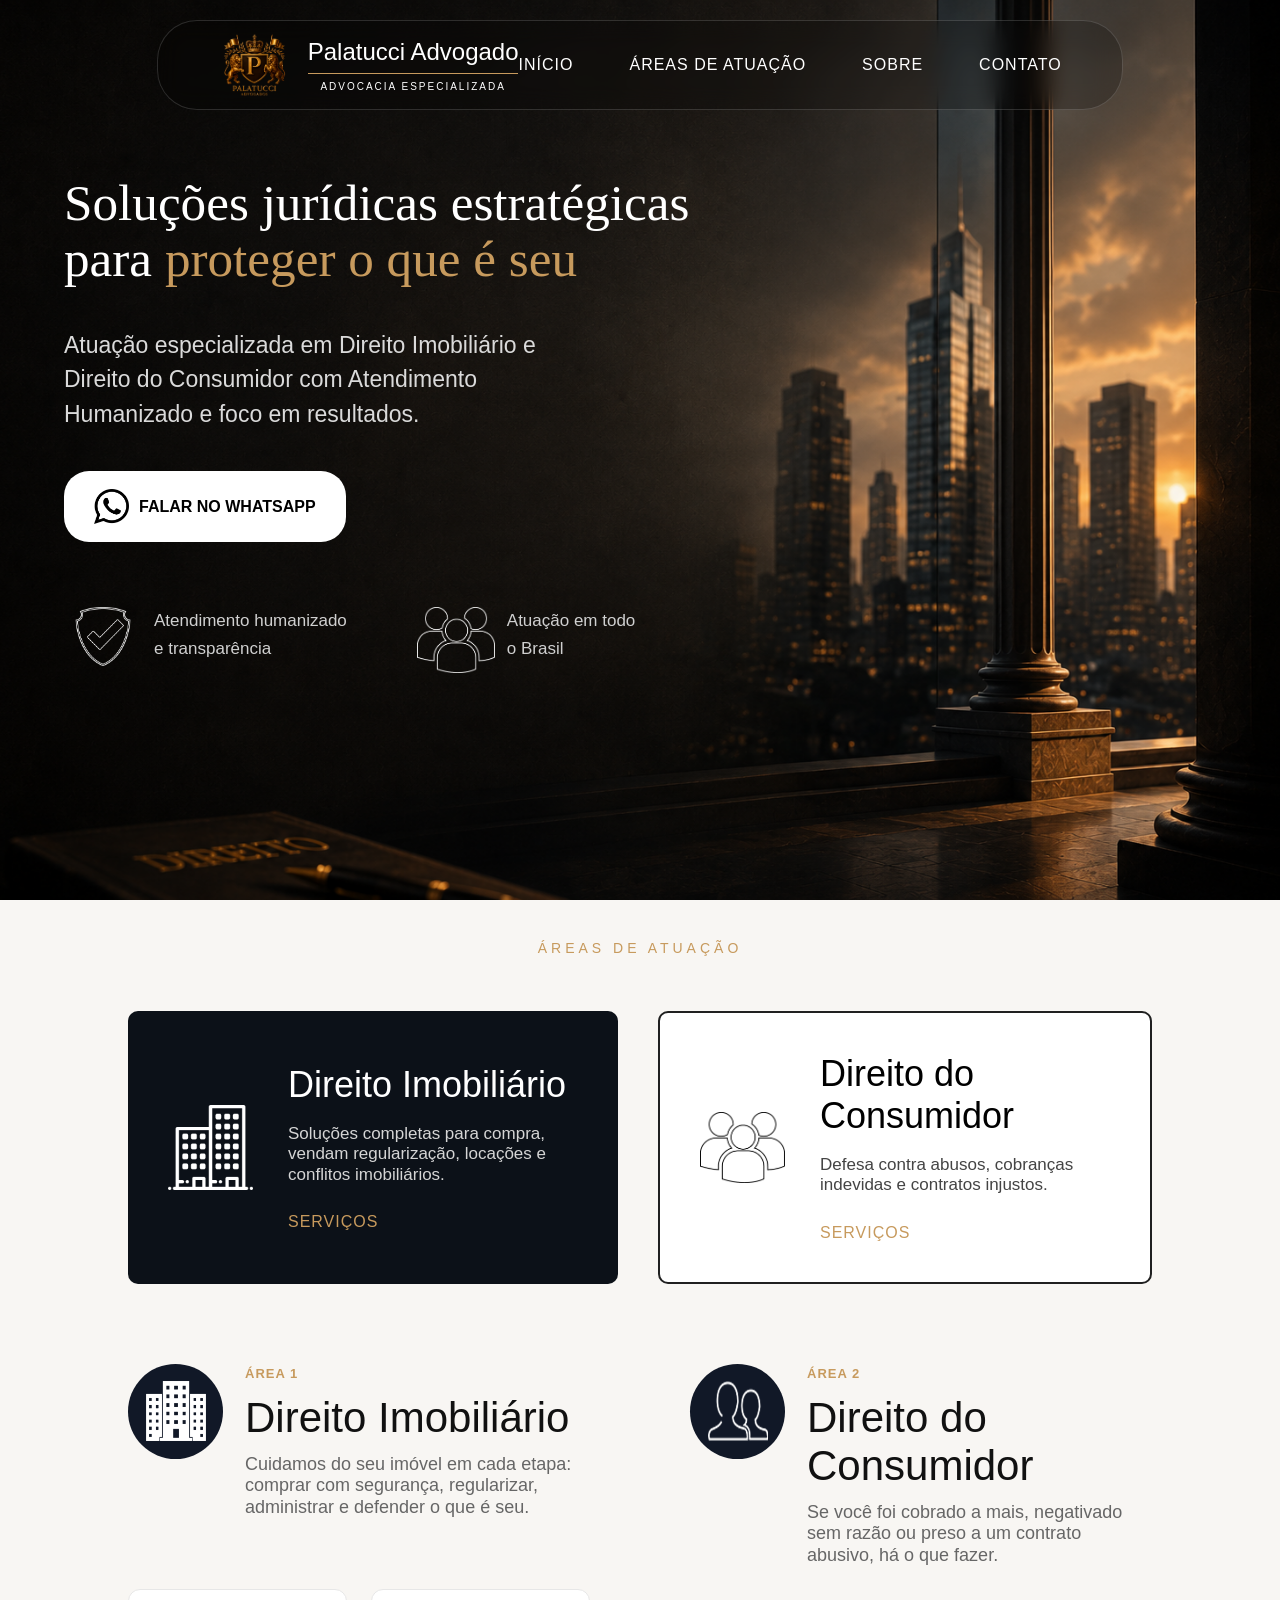
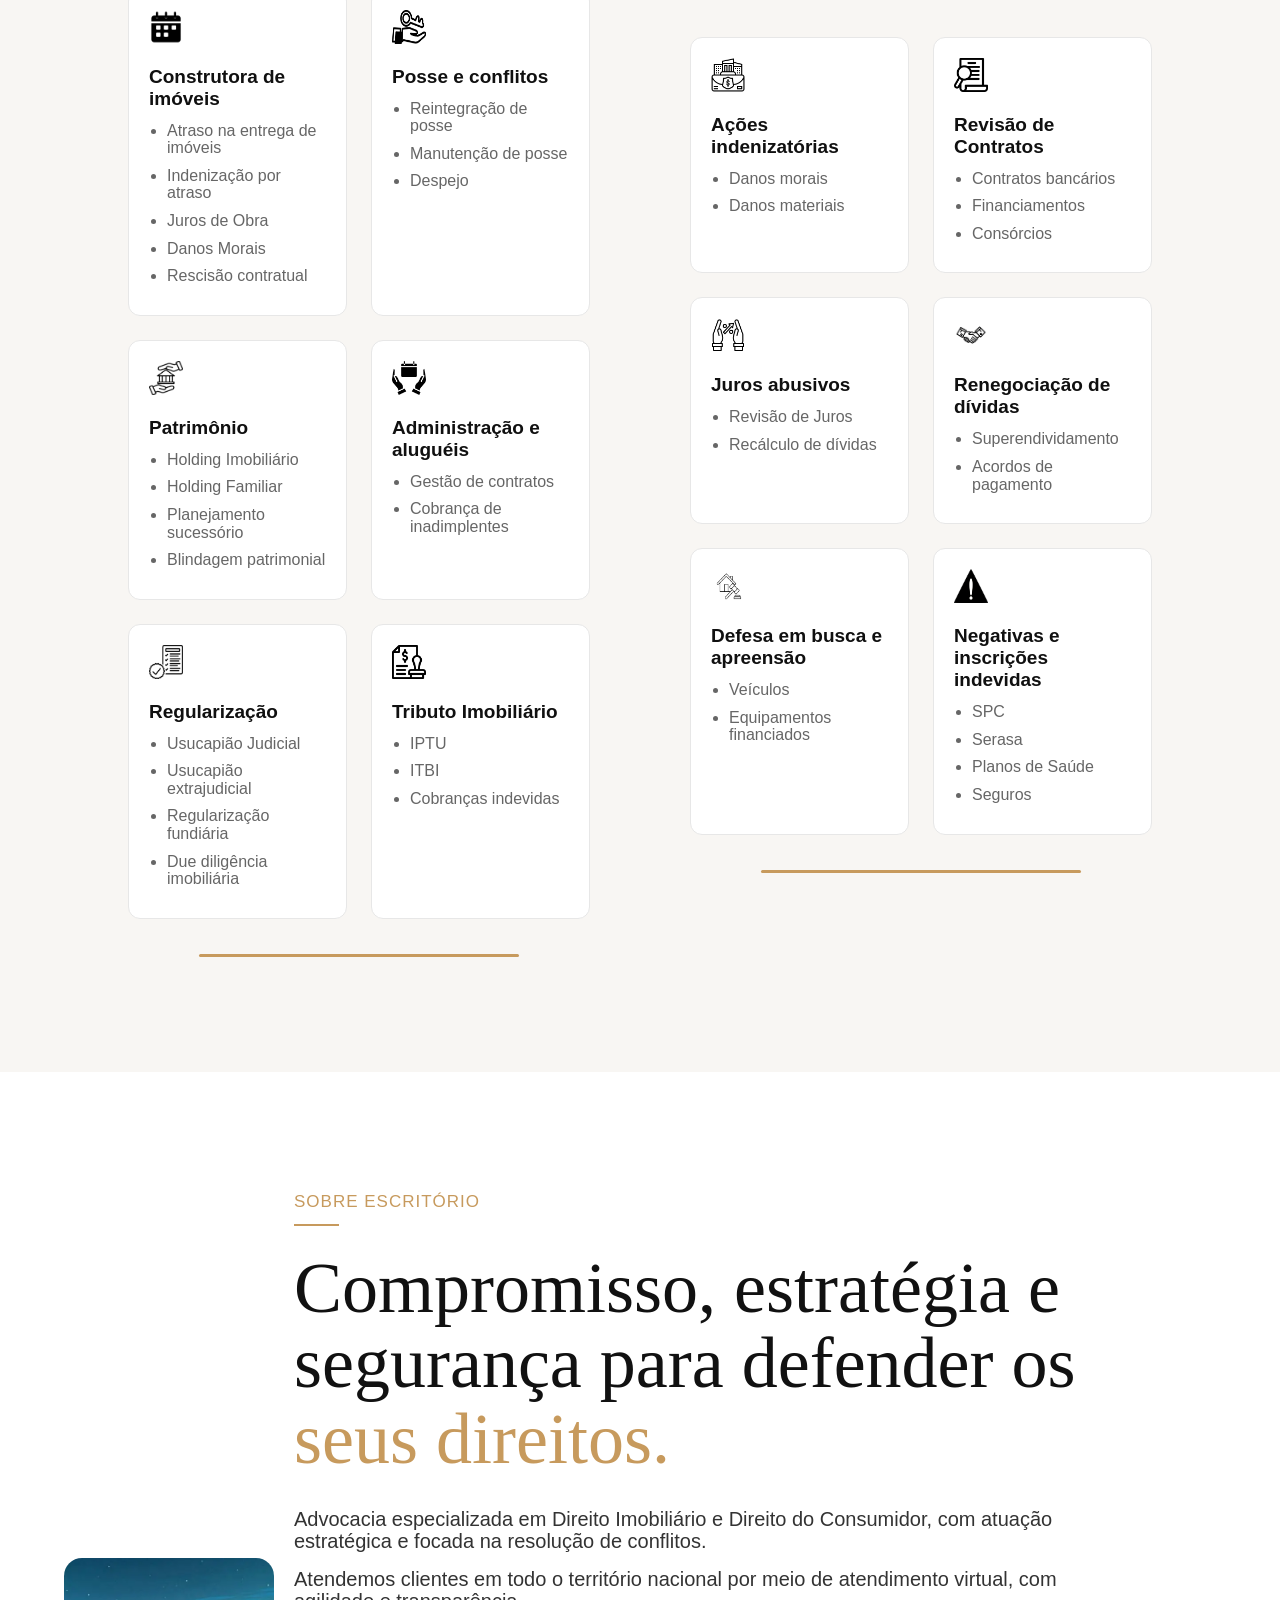
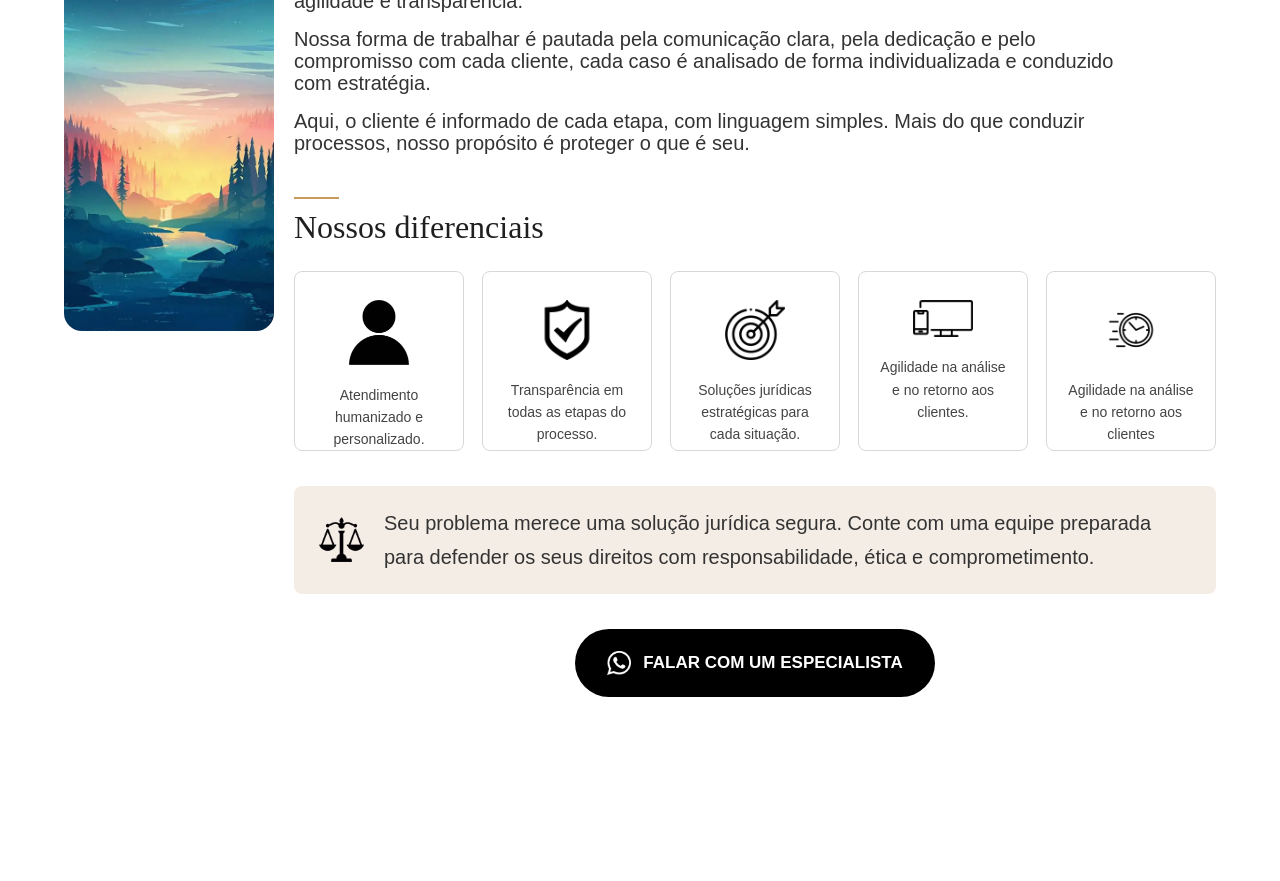
==== paginaInicial/main.html @ 46ef79ff "Iniciado a ultima parte contato" ====
<!DOCTYPE html>
<html lang="pt-br">
<head>
    <meta charset="UTF-8">
    <meta name="viewport" content="width=device-width, initial-scale=1.0">
    <title>Douglas Palatucci Advogado</title>
    <link rel="stylesheet" href="/css/cssmain/menu.css">
    <link rel="stylesheet" href="/css/cssmain/areasAtuacao.css">
    <link rel="stylesheet" href="/css/cssmain/sobre.css">
</head>
<body>
    <!--Aqui é o começo do site-->
    <div class="inicio">
        <header class="header">
            <div class="logoEscritorio">
                <img src="/imagens/palatucci.png" alt="Logo Palatucci Advocacia" class="logo">
                <div class="logo-texto">
                    <h2>Palatucci Advogado</h2>
                    <div class="linha"></div>
                    <p>Advocacia Especializada</p>
                </div>
            </div>
            
            <nav class="menu"> 
                <a href="#inicio" class="ativo">Início</a> 
                <a href="#areas">Áreas de Atuação</a>
                <a href="#sobre">Sobre</a>
                <a href="#contato">Contato</a>
            </nav>
        </header>
        
        <div class="conteudo">
            <div class="principal">
                <h1>
                    Soluções jurídicas estratégicas para
                    <span>proteger o que é seu</span>
                </h1>
                <p>
                    Atuação especializada em Direito Imobiliário
                    e Direito do Consumidor com Atendimento
                    Humanizado e foco em resultados.
                </p>
                
                <a href="https://web.whatsapp.com/send?phone=5561992259321" class="botao"> 
                    <img src="/imagens/wpp1.png" alt="whatsapp">
                    FALAR NO WHATSAPP 
                </a>
            </div>
    
            <div class="beneficios">
                <div class="item">
                    <img src="/imagens/brasao.png" alt="confirmacao">
                    <span>
                        Atendimento humanizado <br> 
                        e transparência
                    </span>
                </div>
    
                <div class="item">
                    <img src="/imagens/bonecos.png" alt="bonecos">
                    <span>Atuação em todo <br>
                        o Brasil</span>
                </div>
            </div>
        </div>
    </div>

    <main class="hero">
        <!--Áreas de Atuaçãos-->
        <section class="area" id="areas">
            <span class="subtitulo">ÁREAS DE ATUAÇÃO</span>
            <div class="cards">
                <div class="card-dark">
                    <img src="/imagens/predio1.png" alt="predio1">
                    <div>
                        <h2>Direito Imobiliário</h2>
                        <p>
                            Soluções completas para compra,
                            vendam regularização, locações
                            e conflitos imobiliários.
                        </p>
                        <span class="serv">SERVIÇOS</span>
                    </div>
                </div>

                <div class="card">
                    <img src="/imagens/bonecos preto.png" alt="">
                    <div>
                        <h2>Direito do Consumidor</h2>
                        <p>Defesa contra abusos, cobranças indevidas e contratos injustos.</p>
                        <span class="serv">SERVIÇOS</span>
                    </div>
                </div>
            </div>

            <div class="conteudoCards">
                <div class="coluna">
                    <div class="cabecalho">
                        <div class="circulo">
                            <img src="/imagens/predios.png" alt="predio">
                        </div>

                        <div>
                            <span>ÁREA 1</span>
                            <h2>Direito Imobiliário</h2>
                            <p>Cuidamos do seu imóvel em cada etapa: comprar com segurança, regularizar, administrar e defender o que é seu.</p>
                        </div>
                    </div>

                    <div class="servicos">
                        <div class="servico">
                            <img src="/imagens/an-iconic-calendar-icon-png.webp" alt="calendario">
                            <h3>Construtora de imóveis</h3>
                            <ul>
                                <li>Atraso na entrega de imóveis</li>
                                <li>Indenização por atraso</li>
                                <li>Juros de Obra</li>
                                <li>Danos Morais</li>
                                <li>Rescisão contratual</li>
                            </ul>
                        </div>
        
                        <div class="servico">
                            <img src="/imagens/0587-k1go.png" alt="posse">
                            <h3>Posse e conflitos</h3>
                            <ul>
                                <li>Reintegração de posse</li>
                                <li>Manutenção de posse</li>
                                <li>Despejo</li>
                            </ul>
                        </div>
        
                        <div class="servico">
                            <img src="/imagens/18591615.png" alt="banco ">
                            <h3>Patrimônio</h3>
                            <ul>
                                <li>Holding Imobiliário</li>
                                <li>Holding Familiar</li>
                                <li>Planejamento sucessório</li>
                                <li>Blindagem patrimonial</li>
                            </ul>
                        </div>
        
                        <div class="servico">
                            <img src="/imagens/1451969.png" alt="adm">
                            <h3>Administração e aluguéis</h3>
                            <ul>
                                <li>Gestão de contratos</li>
                                <li>Cobrança de inadimplentes</li>
                            </ul>
                        </div>
        
                        <div class="servico">
                            <img src="/imagens/15386154-icone-de-linha-para-regulamentacao-vetor.png" alt="regular">
                            <h3>Regularização</h3>
                            <ul>
                                <li>Usucapião Judicial</li>
                                <li>Usucapião extrajudicial</li>
                                <li>Regularização fundiária</li>
                                <li>Due diligência imobiliária</li>
                            </ul>
                        </div>
        
                        <div class="servico">
                            <img src="/imagens/1333283.png" alt="carimbo">
                            <h3>Tributo Imobiliário</h3>
                            <ul>
                                <li>IPTU</li>
                                <li>ITBI</li>
                                <li>Cobranças indevidas</li>
                            </ul>
                        </div>
                    </div>
                </div>



                
                <!--Coluna do Direito Consumidor-->
                <div class="coluna">
                    <div class="cabecalho">
                        <div class="circulo">
                            <img src="/imagens/pessoas.png" alt="pessoa">
                        </div>
                         
                        <div>
                            <span>ÁREA 2</span>
                            <h2>Direito do Consumidor</h2>
                            <p>Se você foi cobrado a mais, negativado sem razão ou preso a um contrato abusivo, há o que fazer.</p>
                        </div>
                    </div>
                    <div class="servicos">
                        <div class="servico">
                            <img src="/imagens/2758446.png" alt="carta">
                            <h3>Ações indenizatórias</h3>
                            <ul>
                                <li>Danos morais</li>
                                <li>Danos materiais</li>
                            </ul>
                        </div>
    
                        <div class="servico">
                            <img src="/imagens/4552675.png" alt="lupa">
                            <h3>Revisão de Contratos</h3>
                            <ul>
                                <li>Contratos bancários</li>
                                <li>Financiamentos</li>
                                <li>Consórcios</li>
                            </ul>
                        </div>
    
                        <div class="servico">
                            <img src="/imagens/2091848.png" alt="juro">
                            <h3>Juros abusivos</h3>
                            <ul>
                                <li>Revisão de Juros</li>
                                <li>Recálculo de dívidas</li>
                            </ul>
                        </div>
    
                        <div class="servico">
                            <img src="/imagens/pngtree-deal-line-icon-png-image_9137826.png" alt="apertomao">
                            <h3>Renegociação de dívidas</h3>
                            <ul>
                                <li>Superendividamento</li>
                                <li>Acordos de pagamento</li>
                            </ul>
                        </div>
    
                        <div class="servico">
                            <img src="/imagens/icon-imobiliario-1-2-29-original.png" alt="casa">
                            <h3>Defesa em busca e apreensão</h3>
                            <ul>
                                <li>Veículos</li>
                                <li>Equipamentos financiados</li>
                            </ul>
                        </div>
    
                        <div class="servico">
                            <img src="/imagens/exclamation-mark-icon-free-png.png" alt="exclamacao">
                            <h3>Negativas e inscrições indevidas</h3>
                            <ul>
                                <li>SPC</li>
                                <li>Serasa</li>
                                <li>Planos de Saúde</li>
                                <li>Seguros</li>
                            </ul>
                        </div>
                    </div>
    
                </div>
            </div>





            
        </section>

        <section class="sobre" id="sobre">
            <div class="sobre-imagem">
                <img src="/imagens/OIP.webp" alt="">
            </div>

            <div class="sobre-conteudo">
                <span class="subtitulo-sobre">
                    SOBRE ESCRITÓRIO
                </span>

                <div class="linha-sobre"></div>

                <h2>Compromisso, estratégia e segurança para defender os <span>seus direitos.</span></h2>
                
                <p> Advocacia especializada em Direito Imobiliário e Direito do Consumidor, com atuação estratégica e focada na resolução de conflitos.</p>
                
                <p>Atendemos clientes em todo o território nacional por meio de atendimento virtual, com agilidade e transparência.</p>

                <p>Nossa forma de trabalhar é pautada pela comunicação clara, pela dedicação e pelo compromisso com cada cliente, cada caso é analisado de forma individualizada e conduzido com estratégia.</p>

                <p>Aqui, o cliente é informado de cada etapa, com linguagem simples. Mais do que conduzir processos, nosso propósito é proteger o que é seu.</p>
                
                <h3 class="titulos-diferenciais">Nossos diferenciais</h3>
                <div class="diferenciais">
                    <div class="diferencial">
                        <img src="/imagens/pngtree-vector-business-men-icon-png-image_925963.png" alt="">
                        <p>Atendimento humanizado e personalizado.</p>
                    </div>
                    
                    <div class="diferencial">
                        <img src="/imagens/315.png" alt="">
                        <p>Transparência em todas as etapas do processo.</p>
                    </div>
                    
                    <div class="diferencial">
                        <img src="/imagens/1850962.png" alt="">
                        <p>Soluções jurídicas estratégicas para cada situação.</p>
                    </div>
                    
                    <div class="diferencial">
                        <img src="/imagens/communication-tv-and-phone-icon-outline-illustration-vector.png" alt="">
                        <p>Agilidade na análise e no retorno aos clientes.</p>
                    </div>

                    <div class="diferencial">
                        <img src="/imagens/5087296.png" alt="">
                        <p>Agilidade na análise e no retorno aos clientes</p>
                    </div>
                </div>
                
                <div class="caixa-final">
                    <img src="/imagens/1430.png" alt="">
                    <p>Seu problema merece uma solução jurídica segura. Conte com uma equipe preparada para defender os seus direitos com responsabilidade, ética e comprometimento.</p>
                </div>
                
                <a href="https://web.whatsapp.com/send?phone=5561992259321" class="botao-sobre"> 
                    <img src="/imagens/whatsapp-logo-png_seeklogo-168310.png" alt="whatsapp">
                    FALAR COM UM ESPECIALISTA 
                </a>
            </div>
        </section>




        <section id="contato" class="contato">
            <span class="subtitulo-contato">
                FORMULÁRIO INTELIGENTE
            </span>

            <h2>Fale com um especialista</h2>
            <p class="texto-contato">
                Receba atendimento jurídico personalizado em poucos minutos
            </p>
        </section>
    </main>

    <footer></footer> <!--Aqui vai ser o final da pagina-->
</html>
---- css/cssmain/menu.css ----
*{
    margin: 0;
    padding: 0;
    box-sizing: border-box;
    /* height: 100%; */
}

html{
    scroll-behavior: smooth;
}

body{
    font-family: Arial, Helvetica, sans-serif;
    color: white;
    background-position: center;
    background-repeat: no-repeat;
    overflow-x: hidden;
    
}

/*Header da Pagina*/

.inicio{
    min-height: 100vh;
    display: flex;
    flex-direction: column;
    background-image: url("../../imagens/lab.png");
    background-size: cover;
    background-position: center;
    background-repeat: no-repeat;
}

.header{
    max-width: 1150px;
    width: 10 0%;
    height: 90px;
    margin: 0 auto;
    display: flex;
    justify-content: space-between;
    align-items: center;
    padding: 0 60px;
    border: 1px solid rgba(255, 255, 255, .15);
    border-radius: 40px;
    backdrop-filter: blur(12px);
    background: rgba(0, 0, 0, .20);
    margin-top: 20px;
}

.logoEscritorio{
    display: flex;
    align-items: center;
    gap: 18px;
}

.logo{
    height: 65px;
}

.logo-texto{
    display: flex;
    flex-direction: column;
    align-items: center;
}

.linha{
    width: 210px;
    height: 1px;
    background-color: #C79A5D;
    margin: 7px 0;
}

.menu a{
    color: #FFFFFF;
    text-decoration: none;
    color: white;
    font-size: 16px;
    font-weight: 500;
    letter-spacing: 1px;
    text-transform: uppercase;
    transition: .3s;
}

.ativo{
    color: #C79A5D;
}

.logo-texto h2{
    font-size: 24px;
    font-weight: 500;
}

.logo-texto p{
    font-size: 10px;
    color: #ffffff;
    text-transform: uppercase;
    letter-spacing: 2px;
}

.menu a:hover{
    color: #C79A5D;
}




/*Main da Pagina*/
.hero{
    min-height: 100%;
    flex: 1;
    /* display: flex; */
    align-items: center;
    width: 100%;
    max-width: 100%;
}


.conteudo{
    max-width: 820px;
    padding:65px 5%;
    
}

.principal h1{
    font-family: Georgia, serif;
    font-size: clamp(42px, 4vw, 64px);
    font-weight: 400;
    line-height: 1.10;
}

.principal span{
    color: #C79A5D;
}

.principal p{
    margin-top: 40px;
    line-height: 1.5;
    color: #DADADA;
    max-width: 480px;
    font-size: clamp(18px, 2vw, 23px);
}

.botao{
    display: inline-flex;
    align-items: center;
    gap: 10px;
    margin-top: 40px;
    background: white;
    color: black;
    text-decoration: none;
    padding:18px 30px;
    border-radius: 25px;
    font-weight: bold;
    transition: .3s;
}

.botao:hover{
    transform: translateY(-2px);
}

.botao img{
    width: 35px;
}

.beneficios{
    display: flex;
    gap: 70px;
    margin-top: 65px;
}

.item{
    display: flex;
    align-items: flex-start;
    gap: 12px;
}

.item img{
    width: 78px;
}

.item span{
    font-size: 17px;
    line-height: 1.6;
    color: #D0D0D0;
}

.menu{
    display: flex;
    align-items: center;
    gap: 56px;
}

@media(max-width: 1000px){
    .menu{
        display: flex;
        align-items: center;
        gap: 55px;
    }

    .header{
        flex-direction: column;
        height: auto;
        padding: 20px;
        gap: 20px;
        border-radius: 20px;
    }

    .conteudo{
        font-size: 52px;
    }
    .beneficios{
        flex-direction: column;
        gap: 30px;
    }
}

@media(max-width:600px){
    .conteudo h1{
        font-size: 34px;
    }
    .botao{
        width: 100%;
        justify-content: center;
    }
}
---- css/cssmain/areasAtuacao.css ----
*{
    margin: 0;
    padding: 0;
    box-sizing: border-box;
    
}
.area{
    min-height: auto;
    padding: 40px 10%;
    background: #F8F6F3;
}

.subtitulo{
    display: block;
    text-align: center;
    color: #C79A5D;
    font-size: 14px;
    letter-spacing: 4px;
    margin-bottom: 55px;
    font-weight: 500;
}



.cards{
    display: flex;
    justify-content: center;
    gap: 40px;
    margin-bottom: 70px;
    max-width: 1300px;
    margin: 0 auto 70px;
}

.card-dark, .card{
    width: 620px;
    min-height: 200px;
    border-radius: 10px;
    padding: 40px;
    display: flex;
    align-items: center;
    gap: 35px;
    transition: .35s;
    flex: 1;
    
}

.card-dark{
    background-color: #0c1118;
    color: #FFF;
}

.card{
    background: #FFF;
    border: 2px solid #202020;
}
.card h2{
    color: black;
}

.card-dark:hover, .card:hover{
    transform: translateY(-6px);
    box-shadow: 0 20px 35px rgba(0, 0, 0, .12);
}

.card-dark img, .card img{
    width: 85px;
    height: 85px;
    object-fit: contain;
}

.card-dark h2, .card h2{
    font-size: 36px;
    font-weight: 500;
    margin-bottom: 18px;
}

.card-dark p, .card p{
    line-height: 1.2;
    font-size: 17px;
    max-width: 330px;
}

.card-dark p{
    color: #D5D5D5;
}
.card p{
    color: #444;
}

.serv{
    display: inline-block;
    margin-top: 28px;
    color: #C79A5D;
    letter-spacing: 1px;
    font-weight: 500;
    cursor: pointer;
    transition: .3s;
}

.serv:hover{
    color: #9F743E;
}

@media(max-width: 1100px){
    .cards{
        flex-direction: column;
        align-items: center;
    }
    .card-dark, .card{
        width: 100%;
        max-width: 650px;
    }
}

@media(max-width:650px){

    .card-dark,
    .card{

        flex-direction:column;

        text-align:center;

        padding:35px;

    }

    .card-dark h2,
    .card h2{

        font-size:30px;

    }

}







.conteudoCards{
    display: flex;
    justify-content: center;
    gap: 100px;
    margin-top: 20px;
    align-items: flex-start;
    max-width: 1400px;
    margin: 80px auto 0;
}

.coluna{
    flex: 1;
    width: 100%;
    position: relative;
    padding-bottom: 40px;
}

.cabecalho{
    display: flex;
    align-items: flex-start;
    gap: 22px;
    margin-bottom: 35px;
    min-height: 140px;
}

/* .cabecalho span{
    color: #C79A5D;
    font-size: 13px;
    letter-spacing: 2px;
    font-weight: 600;
} */

/* .cabecalho h2{
    margin-top: 8px;
    margin-bottom: 18px;
    font-size: 40px;
    font-weight: 500;
    color: #101010;
} */

.circulo{
    width: 95px;
    height: 95px;
    border-radius: 50%;
    background: #111827;
    display: flex;
    justify-content: center;
    align-items: center;
    flex-shrink: 0;
}

.circulo img{
    width: 60px;
    height: 60px;
}

.coluna span{
    color: #C79A5D;
    font-size: 13px;
    font-weight: 600;
    letter-spacing: 1px;
}

.coluna h2{
    margin: 12px 0;
    font-size: 42px;
    font-weight: 500;
    color: #111;
}

.coluna p{
    color: #666;
    line-height: 1.2;
    font-size: 18px;
    margin-bottom: 35px;
    max-width: 390px;
}

.coluna::after{
    content: "";
    display: block;
    width: 320px;
    height: 3px;
    background: #C79A5D;
    margin: 35px 0;
    position: relative;
    left: 50%;
    transform: translateX(-50%);
    bottom: 0;
    border-radius: 20px;

}

.servicos{
    display: grid;
    grid-template-columns: repeat(2, 1fr);
    gap: 24px;
    margin-top: 35px;
}

.servico{
    background: #FFF; 
    border: 1px solid #E7E7E7;
    border-radius: 12px;
    padding: 20px;
    transition: .35s;
    min-height: 185px;
}

.servico:hover{
    transform: translateY(-6px);
    box-shadow: 0 12px 30px rgba(0, 0, 0, .08);

}
.servico img{
    width: 34px;
    height: 34px;
    margin-bottom: 18px;
}

.servico h3{
    font-size: 19px;
    margin-bottom: 12px;
    color: #101010;
}

.servico ul{
    padding-left: 18px;
}

.servico li{
    color: #666;
    margin-bottom: 10px;
    line-height: 1.1;
}

@media(max-width: 1000px){
    .colunas{
        flex-direction: column;
    }
    .servicos{
        grid-template-columns: 1fr;
    }
}
---- css/cssmain/sobre.css ----
*{
    margin: 0;
    padding: 0;
    box-sizing: border-box;
}

.sobre{
    width: 100%;
    max-width:1700px;
    margin:120px auto;
    padding:0 5%;
    display:flex;
    justify-content:space-between;
    align-items:center;
    gap:20px;
}

.sobre-imagem{
    flex:100vh;
}

.sobre-imagem img{
    width:100%;
    max-width:620px;
    height: auto;
    object-fit: cover;
    border-radius:18px;
    display:block;

}

.sobre-conteudo{
    flex:0 0 58%;
}

.subtitulo-sobre{
    color:#C79A5D;
    font-size:17px;
    letter-spacing:1px;
    text-transform:uppercase;
}

.linha-sobre{
    width:45px;
    height:2px;
    background:#C79A5D;
    margin:12px 0 25px;
}

.sobre-conteudo h2{
    font-family:Georgia, serif;
    font-size:72px;
    font-weight:400;
    line-height:1.05;
    color:#111;
    margin-bottom:30px;
    max-width: 900px;
}

.sobre-conteudo h2 span{
    color:#C79A5D;
}

.sobre-conteudo p{
    font-size:20px;
    line-height:1.1;
    color:#333;
    margin-bottom:16px;
    max-width:820px;
}

@media(max-width:1000px){
    .sobre{
        flex-direction:column;
        text-align:center;
    }

    .linha-sobre{
        margin:15px auto 30px;
    }

    .sobre-conteudo h2{
        font-size:42px;
    }

    .sobre-conteudo p{
        max-width:100%;
    }

}

.titulos-diferenciais{
    margin-top: 55px;
    margin-bottom: 25px;
    font-size: 32px;
    font-family: georgia, serif;
    font-weight: 400;
    color: #1f1f1f;
    position: relative;
}

.titulos-diferenciais::before{
    content:"";
    position: absolute;
    width: 45px;
    height: 2px;
    background: #C79A5D;
    top: -12px;
}

.diferenciais{
    display: flex;
    grid-template-columns: repeat(5,1fr);
    gap: 18px;
    margin-bottom: 35px;

}

.diferencial{
    border: 1px solid #d8d8d8;
    border-radius: 8px;
    padding: 28px 18px;
    text-align: center;
    transition: .3s;
    background: #fff;
    width: 170px;
    height: 180px;

}

.diferencial:hover{
    transform: translateY(-5px);
    box-shadow: 0 10px 25px rgba(0, 0, 0, .08);
}

.diferencial img{
    width: 60px;
    margin-bottom: 15px;
}

.diferencial p{
    font-size: 14px;
    color: #444;
    line-height: 1.6;
}

.caixa-final{
    background: #f4ede5;
    border-radius: 8px;
    padding: 20px 25px;
    display: flex;
    align-items: center;
    gap: 20px;
    margin-top: 10px;
}

.caixa-final img{
    width: 45px;
}

.caixa-final p{
    margin: 0;
    color: #333;
    line-height: 1.7;
}

.botao-sobre{
    margin: 35px auto 0;
    width: 360px;
    height: 68px;
    border-radius: 40px;
    background: #000;
    color: #fff;
    text-decoration: none;
    display: flex;
    justify-content: center;
    align-items: center;
    gap: 12px;
    font-weight: bold;
    transition: .3s;
    font-size: 17px;
}

.botao-sobre img{
    width: 24px;
}

.botao-sobre:hover{
    background: #C79A5D;
}

@media(max-width:1100px){

    .sobre{

        grid-template-columns:1fr;

    }

    .diferenciais{

        grid-template-columns:repeat(2,1fr);

    }

}

@media(max-width:650px){

    .diferenciais{

        grid-template-columns:1fr;

    }

    .caixa-final{

        flex-direction:column;
        text-align:center;

    }

}
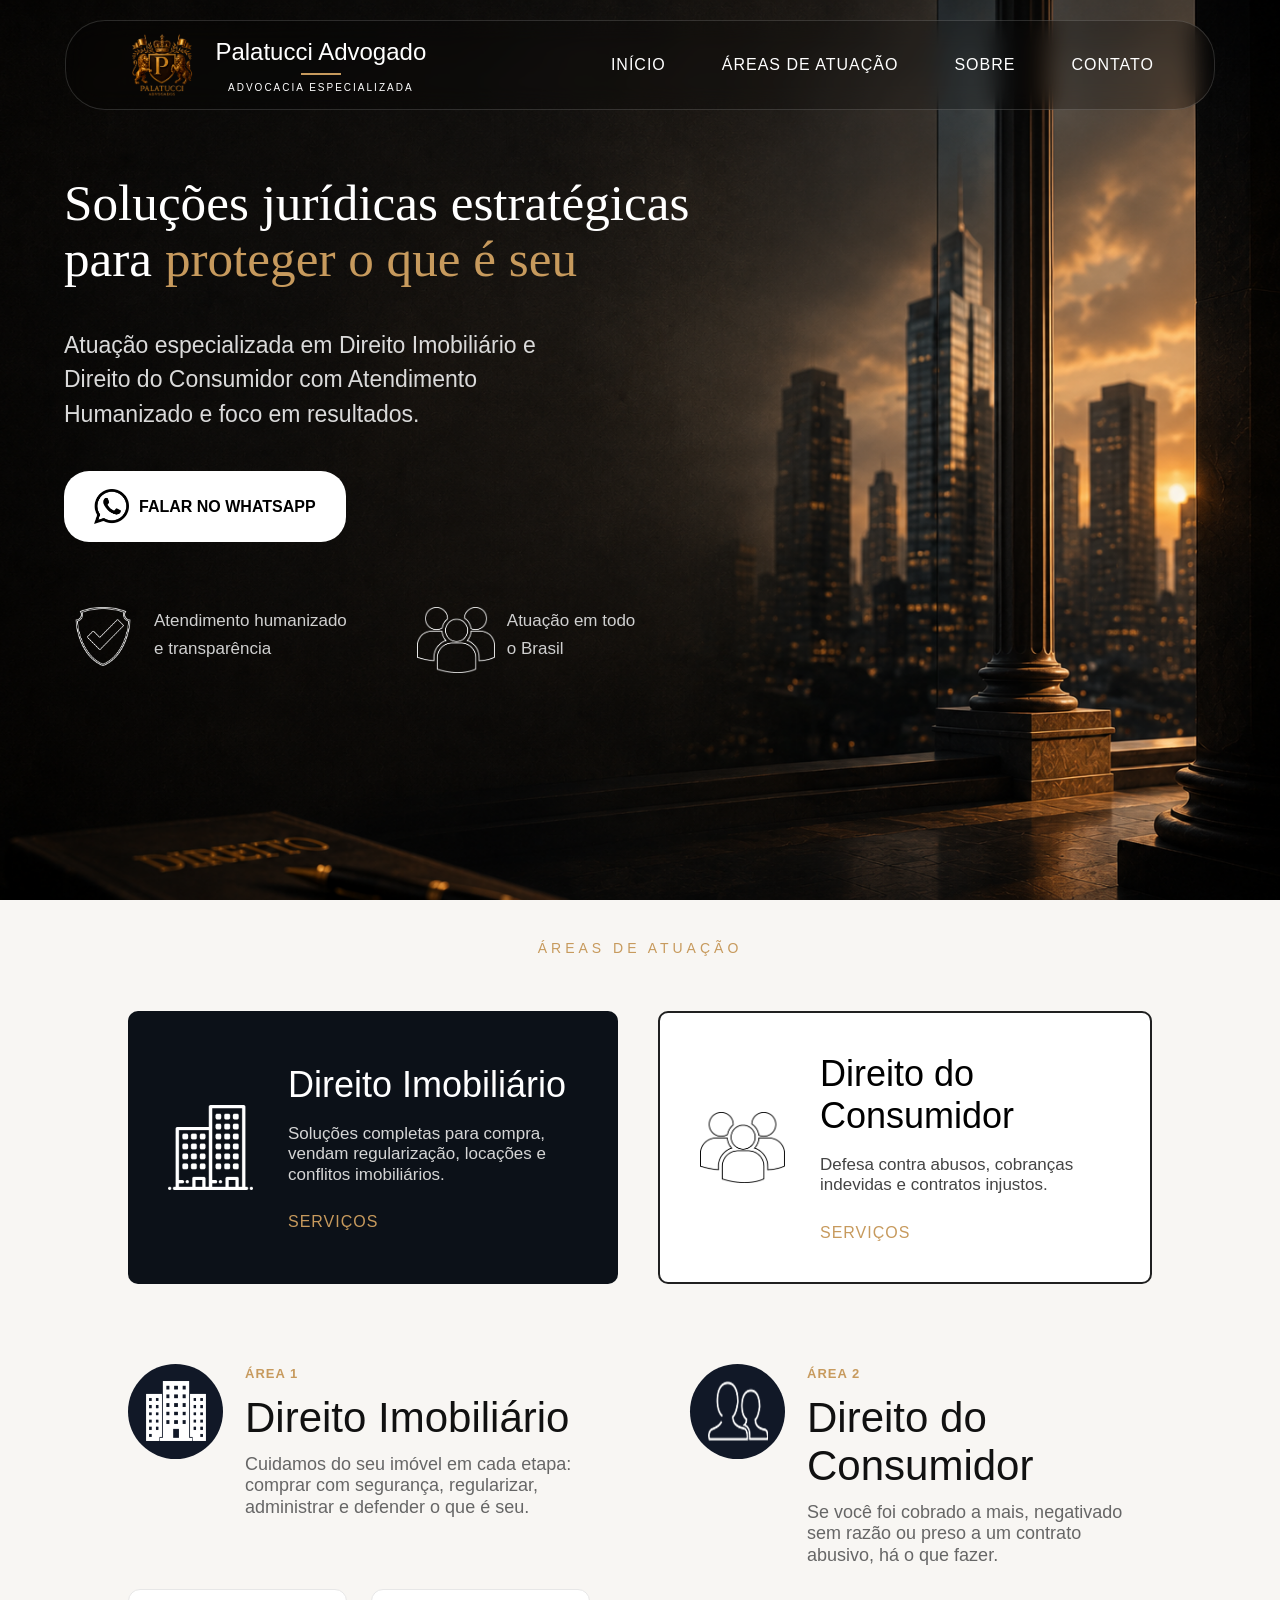
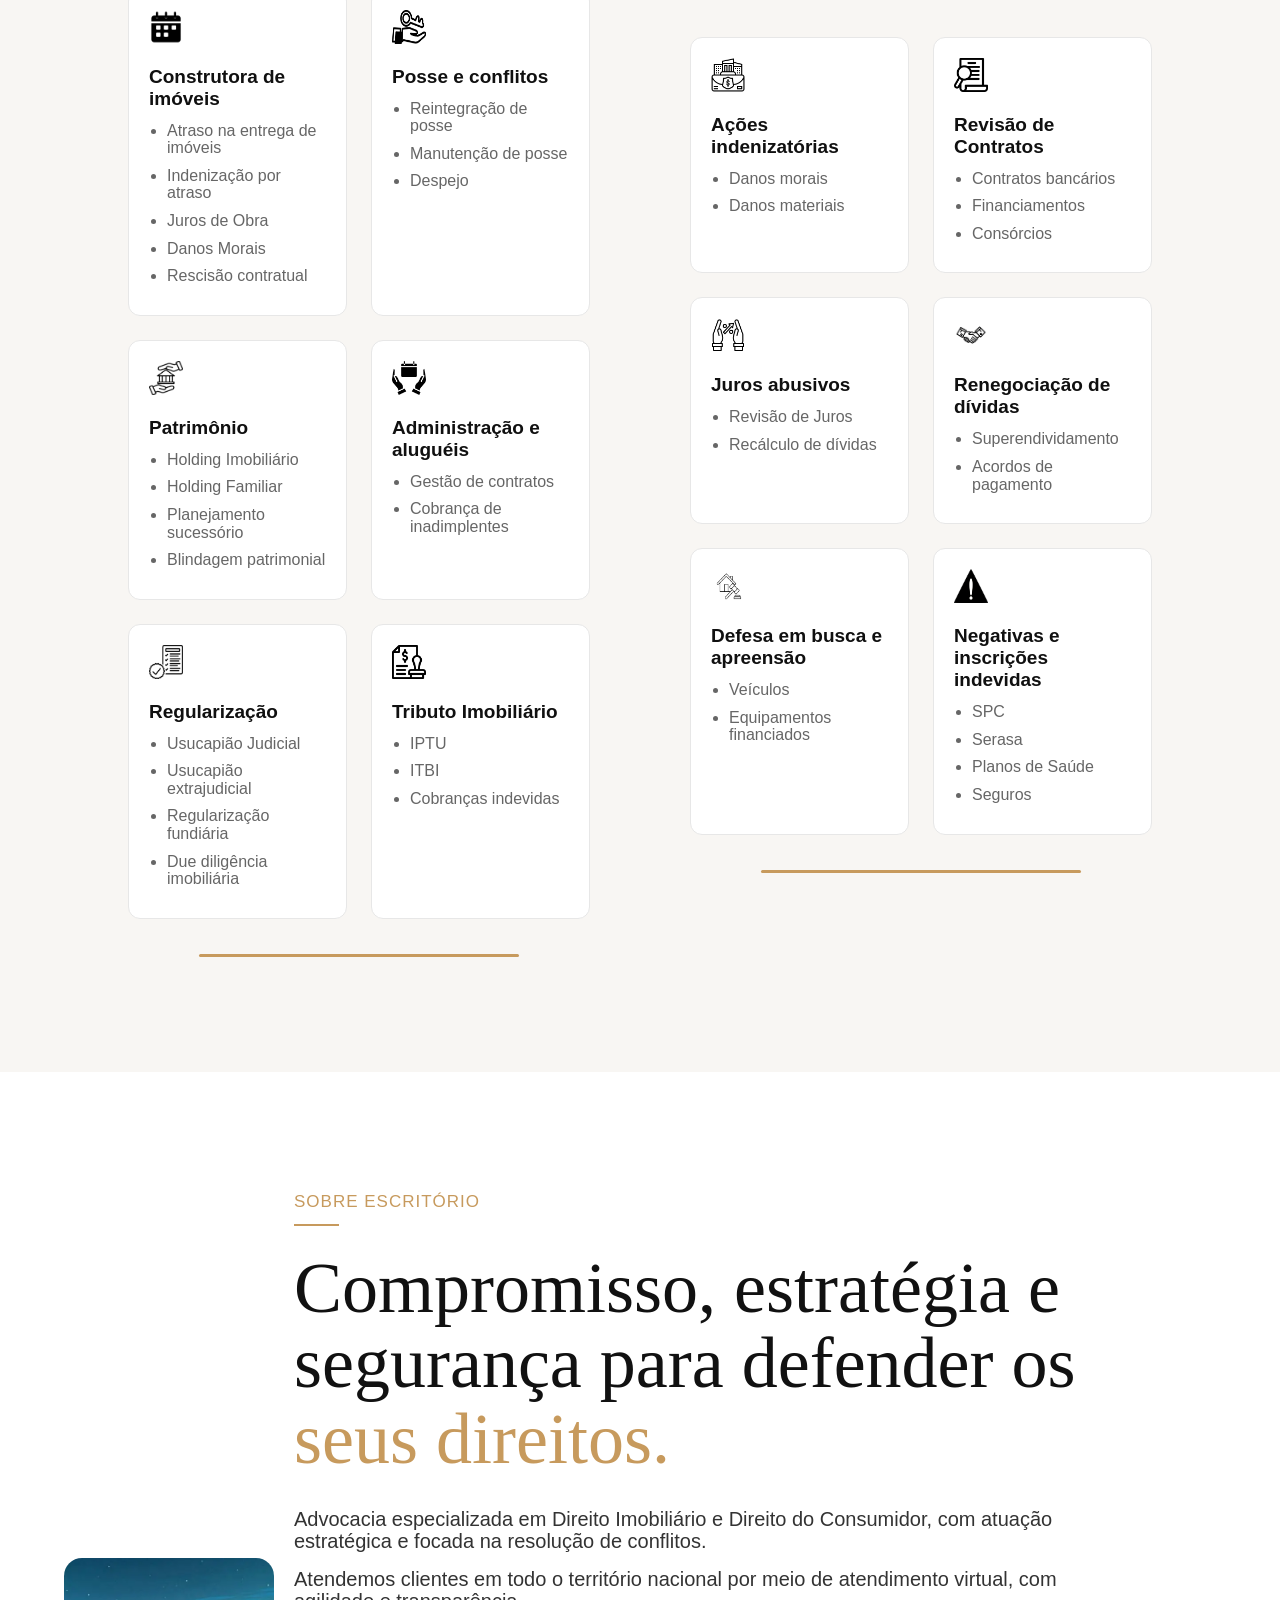
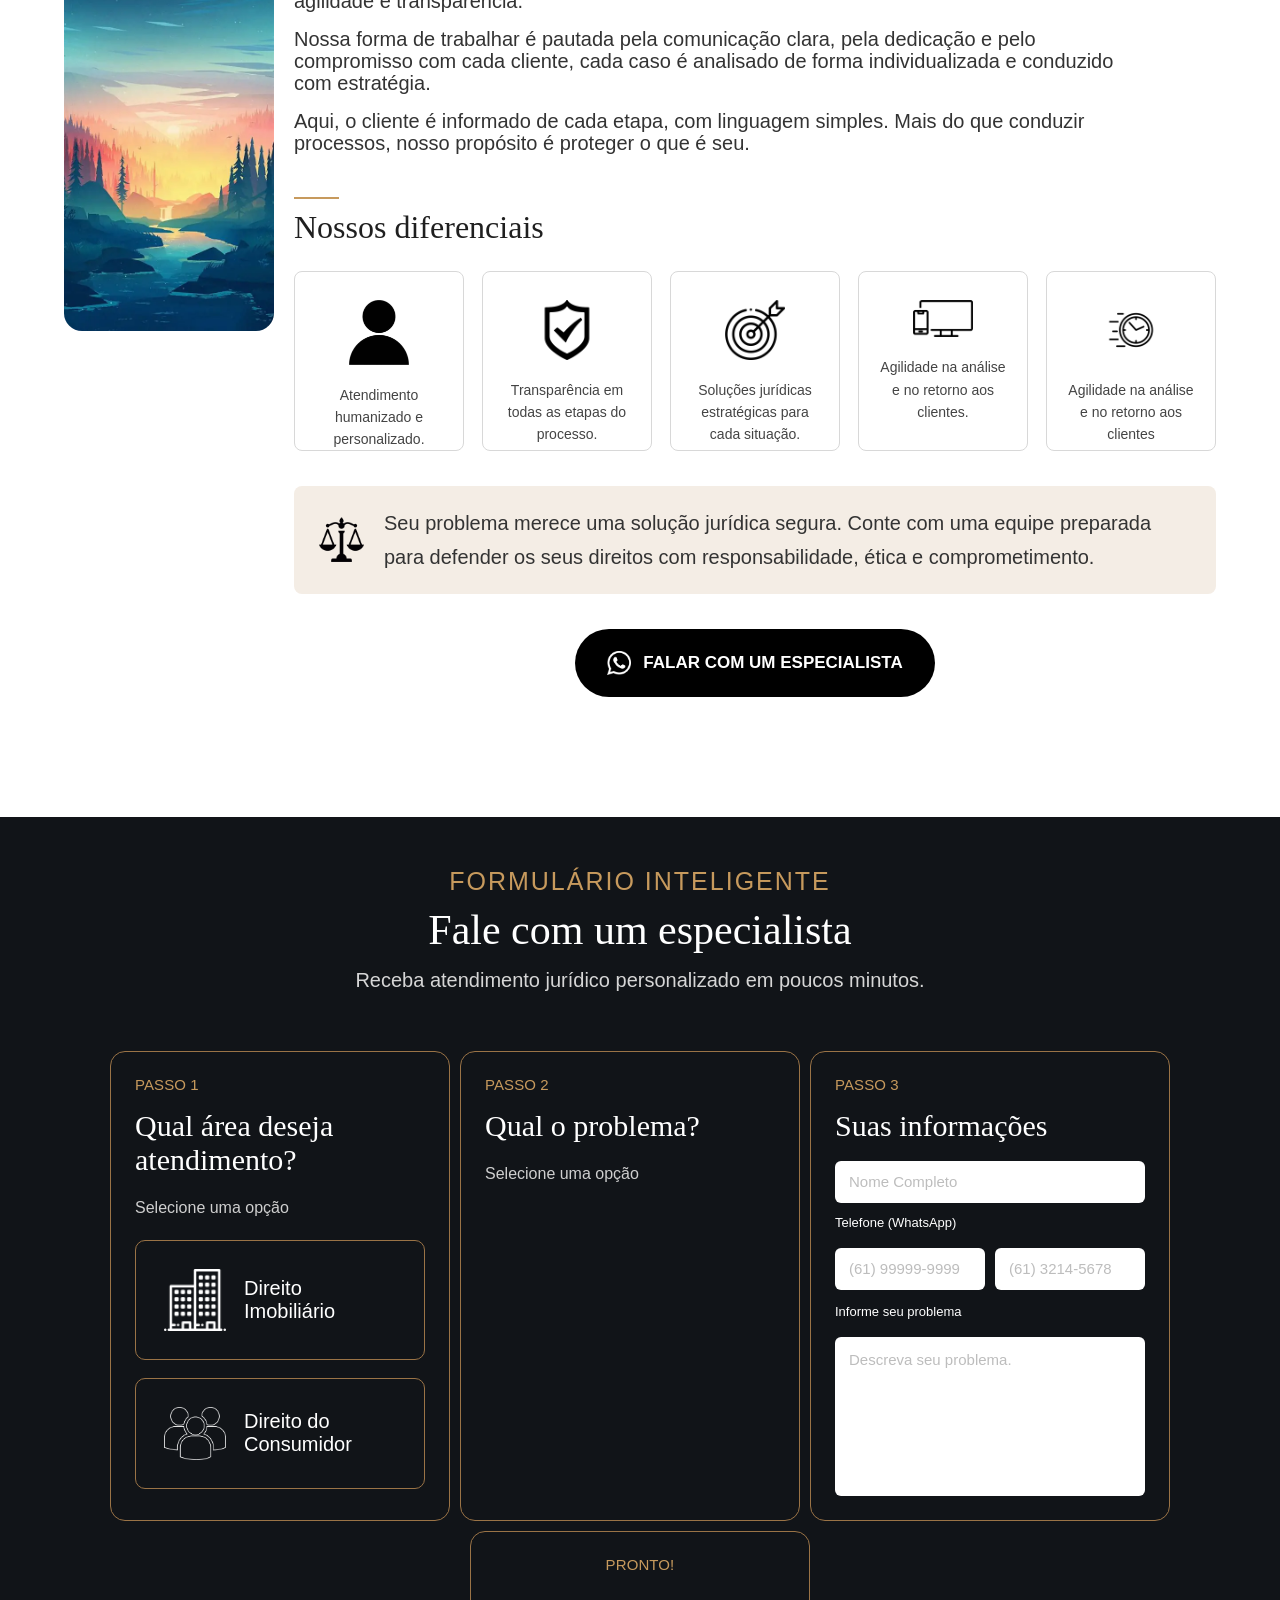
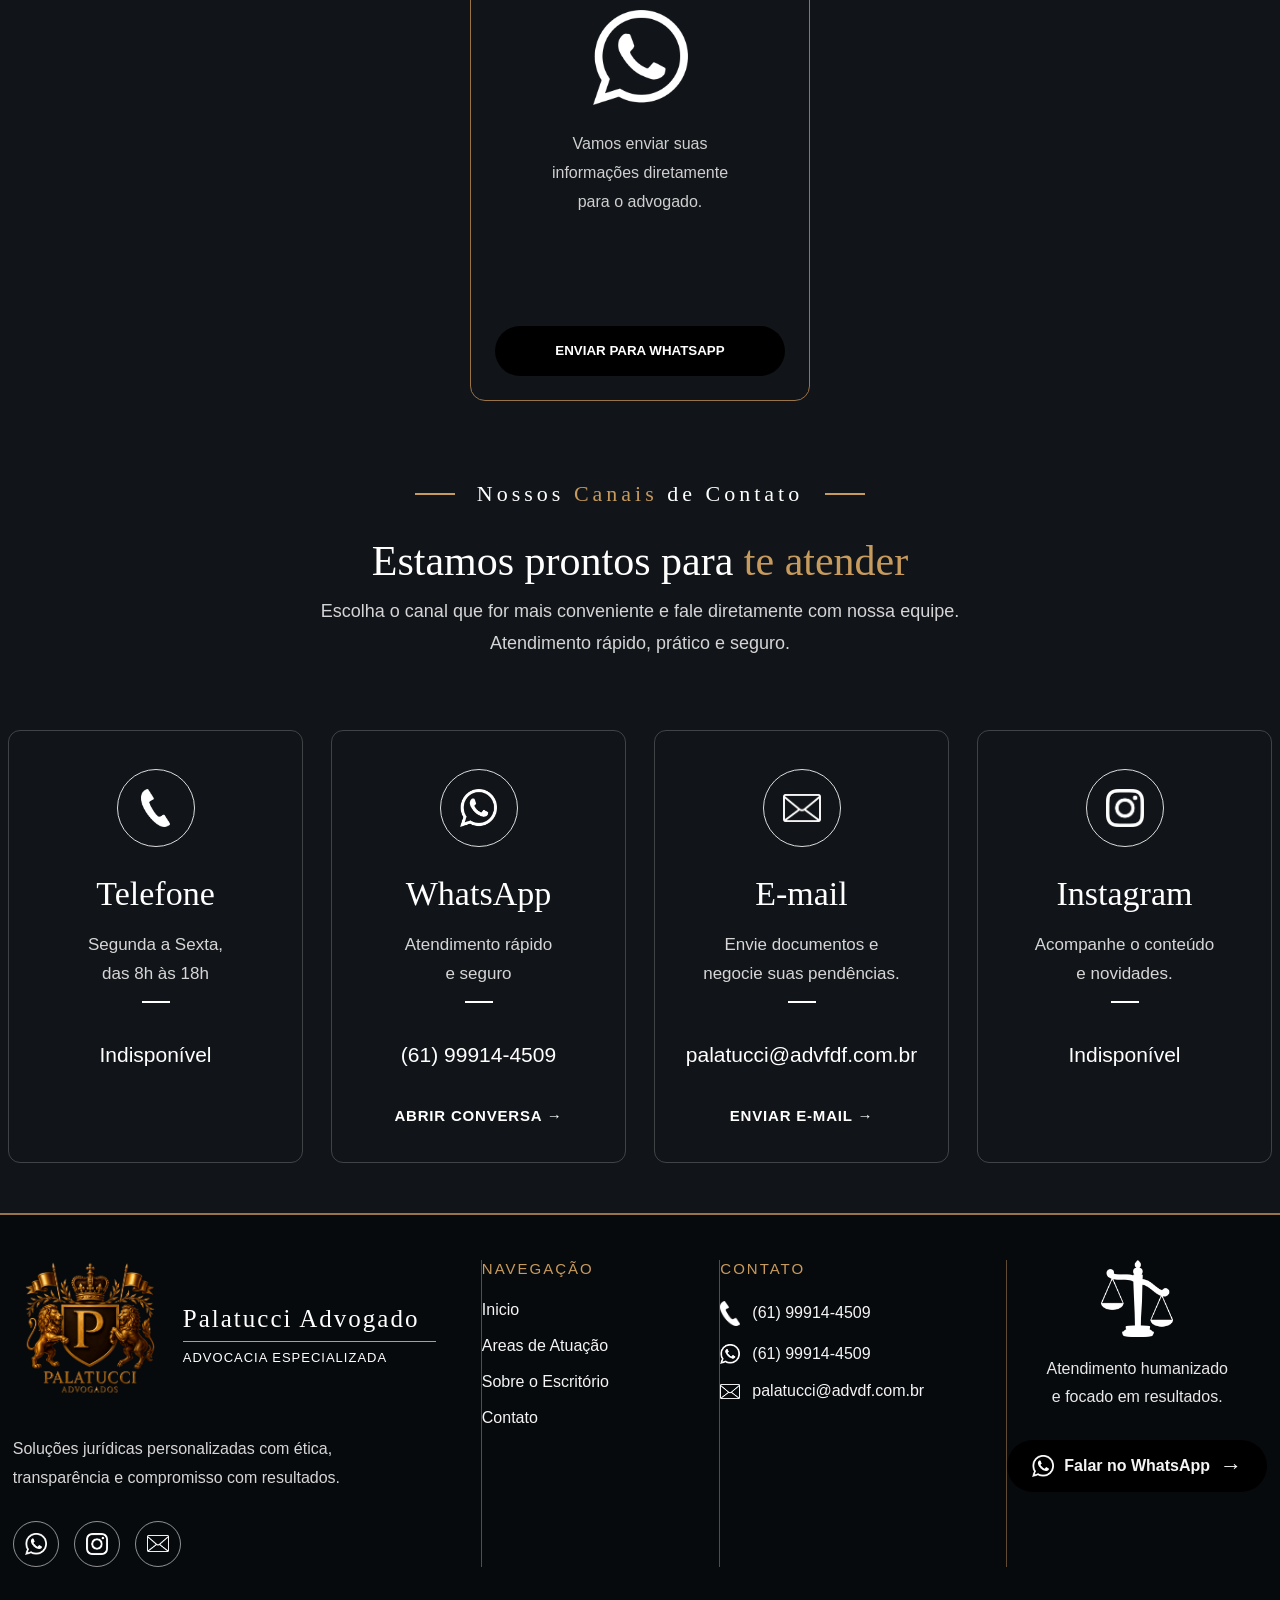
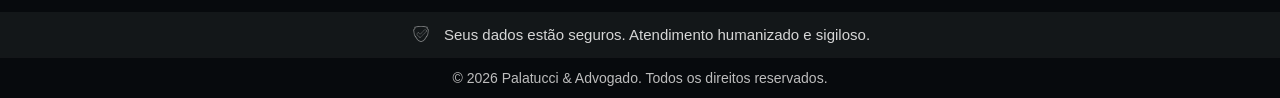
==== commit c3f0a2b4: "Finalizado a aba de contatos e o footer do site." ====
--- a/paginaInicial/main.html
+++ b/paginaInicial/main.html
@@ -7,27 +7,31 @@
     <link rel="stylesheet" href="/css/cssmain/menu.css">
     <link rel="stylesheet" href="/css/cssmain/areasAtuacao.css">
     <link rel="stylesheet" href="/css/cssmain/sobre.css">
+    <link rel="stylesheet" href="/css/cssmain/formulario.css">
+    <link rel="stylesheet" href="/css/cssmain/footer.css">
 </head>
 <body>
     <!--Aqui é o começo do site-->
     <div class="inicio">
-        <header class="header">
-            <div class="logoEscritorio">
-                <img src="/imagens/palatucci.png" alt="Logo Palatucci Advocacia" class="logo">
-                <div class="logo-texto">
-                    <h2>Palatucci Advogado</h2>
-                    <div class="linha"></div>
-                    <p>Advocacia Especializada</p>
-                </div>
-            </div>
-            
-            <nav class="menu"> 
-                <a href="#inicio" class="ativo">Início</a> 
-                <a href="#areas">Áreas de Atuação</a>
-                <a href="#sobre">Sobre</a>
-                <a href="#contato">Contato</a>
-            </nav>
-        </header>
+        <section class="in2" id="in2">
+            <header class="header">
+                <div class="logoEscritorio">
+                    <img src="/imagens/palatucci.png" alt="Logo Palatucci Advocacia" class="logo">
+                    <div class="logo-texto">
+                        <h2>Palatucci Advogado</h2>
+                        <div class="linha"></div>
+                        <p>Advocacia Especializada</p>
+                    </div>
+                </div>
+                
+                <nav class="menu"> 
+                    <a href="#in2" class="ativo">Início</a> 
+                    <a href="#areas">Áreas de Atuação</a>
+                    <a href="#sobre">Sobre</a>
+                    <a href="#contato">Contato</a>
+                </nav>
+            </header>
+        </section>
         
         <div class="conteudo">
             <div class="principal">
@@ -323,17 +327,230 @@
 
 
 
-        <section id="contato" class="contato">
-            <span class="subtitulo-contato">
-                FORMULÁRIO INTELIGENTE
-            </span>
-
+
+        <section class="contato" id="contato">
+            <span class="subtitulo-contato">FORMULÁRIO INTELIGENTE</span>
             <h2>Fale com um especialista</h2>
-            <p class="texto-contato">
-                Receba atendimento jurídico personalizado em poucos minutos
-            </p>
+            <p class="texto-contato">Receba atendimento jurídico personalizado em poucos minutos.</p>
+
+            <div class="formulario">
+                <div class="passo">
+
+                    <!--Aqui é a parte que o cliente escolhe qual é o seu problema-->
+
+                    <span class="numero-passo">PASSO 1</span>
+                    <h3>Qual área deseja atendimento?</h3>
+                    <p>Selecione uma opção</p>
+
+                    <div class="areas">
+                        <div class="opcao-area" id="area-imobiliario">
+                            <img src="/imagens/predio1.png" alt="">
+                            <span>Direito Imobiliário</span>
+                        </div>
+
+
+                        <div class="opcao-area" id="area-consumidor">
+                            <img src="/imagens/bonecos.png" alt="">
+                            <span>Direito do Consumidor</span>
+                        </div>
+                    </div>
+                </div>
+
+
+                <div class="seta"></div>
+
+
+                <div class="passo">
+                    <span class="numero-passo">PASSO 2 </span>
+                    <h3 id="tituloProblema">Qual o problema?</h3>
+                    <p>Selecione uma opção</p>
+
+                    <!-- Finalizar com o JavaScript William!!! -->
+                    <div id="listaProblemas"></div>
+                </div>
+
+
+                <div class="seta"></div>
+
+
+                <div class="passo">
+                    <span class="numero-passo">PASSO 3</span>
+                    <h3>Suas informações</h3>
+
+                    <input type="text" id="nome" placeholder="Nome Completo">
+
+                    <label for="telefone">Telefone (WhatsApp)</label>
+
+                    <div class="linha-inputs">
+                        <input type="text" id="telefone" placeholder="(61) 99999-9999">
+                        <input type="text" id="celular" placeholder="(61) 3214-5678">
+                    </div>
+
+                    <label for="descricao">Informe seu problema</label>
+                    <textarea id="descricao" placeholder="Descreva seu problema."></textarea>
+                </div>
+
+
+                <div class="passo pronto">
+                    <span class="numero-passo">PRONTO!</span>
+
+                    <img src="/imagens/whatsapp-logo-png_seeklogo-168310.png" alt="Whatsapp">
+                    <p>Vamos enviar suas informações diretamente para o advogado.</p>
+
+                    <button id="btnEnviar">ENVIAR PARA WHATSAPP</button>
+                </div>
+            </div>
+
+
+
+
+
+
+
+
+
+
+
+
+            <div class="canais">
+                <div class="titulo-canais">
+                    <div class="linha"></div>
+
+                    <h3>Nossos <span>Canais</span> de Contato</h3>
+
+                    <div class="linha"></div>
+                </div>
+
+                <h2 class="titulo-atendimento">Estamos prontos para <span>te atender</span></h2>
+                
+                <p class="texto-canais">Escolha o canal que for mais conveniente e fale diretamente com nossa equipe.
+                    <br> Atendimento rápido, prático e seguro.
+                </p>
+
+                <div class="cards-contato">
+                    <div class="card-contato">
+                        <div class="icone">
+                            <img src="/imagens/tell branco.png" alt="telefone">
+                        </div>
+                        <h3>Telefone</h3>
+                        <p>Segunda a Sexta, <br>das 8h às 18h</p>
+                        <div class="traco"></div>
+                        <span>Indisponível</span>
+                    </div>
+
+                    <div class="card-contato">
+                        <div class="icone">
+                            <img src="/imagens/whatsapp-logo-png_seeklogo-168310.png" alt="WhatsApp">
+                        </div>
+                        <h3>WhatsApp</h3>
+                        <p>Atendimento rápido <br>e seguro</p>
+                        <div class="traco"></div>
+                        <strong>(61) 99914-4509</strong>
+                        <a href="https://web.whatsapp.com/send?phone=5561992259321">ABRIR CONVERSA →</a>
+                    </div>
+
+                    <div class="card-contato">
+                        <div class="icone">
+                            <img src="/imagens/email.png" alt="email">
+                        </div>
+                        <h3>E-mail</h3>
+                        <p>Envie documentos e <br>negocie suas pendências.</p>
+                        <div class="traco"></div>
+                        <strong>palatucci@advfdf.com.br</strong>
+                        <a href="mailto:palatucci@advfdf.com.br">ENVIAR E-MAIL →</a>
+                    </div>
+
+                    <div class="card-contato">
+                        <div class="icone">
+                            <img src="/imagens/Camada 1.png" alt="Instagram">
+                        </div>
+                        <h3>Instagram</h3>
+                        <p>Acompanhe o conteúdo <br>e novidades.</p>
+                        <div class="traco"></div>
+                        <span>Indisponível</span>
+                    </div>
+                </div>
+            </div>
+
         </section>
     </main>
 
-    <footer></footer> <!--Aqui vai ser o final da pagina-->
+    <footer class="footer">
+        <div class="footer-container">
+            <div class="footer-col">
+                <div class="footer-logo-area">
+                    <img src="/imagens/palatucci.png" alt="Palatucci Advogado " class="footer-logo">
+                    <div class="footer-logo-texto">
+                        <h2>Palatucci Advogado</h2>
+                        <div class="linha-logo"></div>
+                        <span>ADVOCACIA ESPECIALIZADA</span>
+                    </div>
+                </div>
+                <p class="footer-descricao">
+                    Soluções jurídicas personalizadas com ética, transparência e compromisso com resultados.
+                </p>
+
+                <div class="footer-redes">
+                    <a href="https://web.whatsapp.com/send?phone=5561992259321">
+                        <img src="/imagens/whatsapp-logo-png_seeklogo-168310.png" alt="">
+                    </a>
+
+                    <a href="#">
+                        <img src="/imagens/Camada 1.png" alt="">
+                    </a>
+
+                    <a href="mailto:palatucci@advfdf.com.br">
+                        <img src="/imagens/email.png" alt="">
+                    </a>
+                </div>
+            </div>
+
+            <div class="footer-col">
+                <h3>NAVEGAÇÃO</h3>
+                <ul>
+                    <li><a href="#in2">Inicio</a></li>
+                    <li><a href="#areas">Areas de Atuação</a></li>
+                    <li><a href="#sobre">Sobre o Escritório</a></li>
+                    <li><a href="#contato">Contato</a></li>
+                </ul>
+            </div>
+
+            <div class="footer-col">
+                <h3>CONTATO</h3>
+                <ul class="lista-contato">
+                    <li>
+                        <img src="/imagens/tell branco.png" alt="">
+                        (61) 99914-4509
+                    </li>
+                    <li>
+                        <img src="/imagens/whatsapp-logo-png_seeklogo-168310.png" alt="">
+                        (61) 99914-4509
+                    </li>
+                    <li>
+                        <img src="/imagens/email.png" alt="">
+                        palatucci@advdf.com.br
+                    </li>
+                </ul>
+            </div>
+
+            <div class="footer-col footer-direita">
+                <img src="/imagens/balanca.png" alt="" class="icone-balanca">
+                <p>Atendimento humanizado<br> e focado em resultados.</p>
+                <a href="https://web.whatsapp.com/send?phone=5561999144509"
+                    class="botao-footer">
+                    <img src="/imagens/whatsapp-logo-png_seeklogo-168310.png" alt=""> Falar no WhatsApp
+                    <span>→</span>
+                </a>
+            </div>
+        </div>
+
+            <div class="footer-info">
+                <img src="/imagens/brasao.png" alt="seguranca">
+                <p>Seus dados estão seguros. Atendimento humanizado e sigiloso.</p>
+            </div>
+
+            <div class="footer-copy">
+                © 2026 Palatucci & Advogado. Todos os direitos reservados.
+            </div>
+    </footer> <!--Aqui vai ser o final da pagina-->
 </html>
--- a/css/cssmain/formulario.css
+++ b/css/cssmain/formulario.css
@@ -0,0 +1,477 @@
+*{
+    margin: 0;
+    padding: 0;
+    box-sizing: border-box;
+}
+
+.contato{
+    background: #111418;
+    padding: 50px 0%;
+    color: #FFF;
+}
+
+.subtitulo-contato{
+    display: block;
+    text-align: center;
+    color: #C79A5D;
+    text-transform: uppercase;
+    letter-spacing: 2px;
+    font-size: 25px;
+    margin-bottom: 10px;
+}
+
+.contato h2{
+    text-align: center;
+    font-family: Georgia, serif;
+    font-size: 42px;
+    font-weight: 400;
+    margin-bottom: 10px;
+}
+
+.texto-contato{
+    text-align: center;
+    color: #d6d6d6;
+    margin-bottom: 55px;
+    line-height: 1.6;
+    font-size: 20px;
+}
+
+.formulario{
+    display: flex;
+    justify-content: center;
+    align-items: flex-start;
+    gap: 10px;
+}
+
+.passo{
+    width: 340px;
+    min-height: 470px;
+    height: 420px;
+    border: 1px solid #9a7346;
+    border-radius: 15px;
+    padding: 24px;
+    display: flex;
+    flex-direction: column;
+}
+
+.numero-passo{
+    color: #C79A5D;
+    font-size: 15px;
+    margin-bottom: 12px;
+    text-transform: uppercase;
+    letter-spacing: .1px;
+}
+
+.passo h3{
+    font-size: 30px;
+    font-weight: 400;
+    margin-bottom: 18px;
+    margin-top: 4px;
+    color: #fff;
+    font-family:Georgia,serif;
+}
+
+.passo-formulario input:first-of-type{
+    margin-bottom:18px;
+}
+
+.passo:nth-child(5){
+
+    width:360px;
+
+}
+.passo label{
+    display: flex;
+    margin-bottom: 18px;
+    color: #fff;
+    font-size: 13px;
+}
+
+.passo-formulario label{
+    display: block;
+    margin-top: 10px;
+    margin-bottom: 8px;
+    font-size: 14px;
+    color: #fff;
+    width: 100%;
+    margin: 12px 0 8px;
+}
+
+
+
+.passo p{
+    color: #cfcfcf;
+    line-height: 1.6;
+    margin-bottom: 20px;
+}
+
+/* .seta{
+    width: 42px;
+    height: 42px;
+    border-radius: 50%;
+    background: #C79A5D;
+    display: flex;
+    justify-content: center;
+    align-items: center;
+    font-size: 22px;
+    color: #FFF;
+    margin-top: 170px;
+} */
+
+.areas{
+    display: flex;
+    flex-direction: column;
+    gap: 18px;
+}
+
+.opcao-area{
+    display: flex;
+    align-items: center;
+    gap: 18px;
+    border: 1px solid #9a7346;
+    border-radius: 10px;
+    padding: 28px;
+    cursor: pointer;
+    transition: .35s;
+}
+
+.opcao-area:hover{
+    background: #1a2026;
+    transform: translateY(-4px);
+}
+
+.opcao-area img{
+    width: 62px;
+}
+
+.opcao-area span{
+    color: #fff;
+    font-size: 20px;
+    display: flex;
+}
+
+#listaProblemas{
+    display: flex;
+    flex-direction: column;
+    gap: 15px;
+}
+
+#listaProblemas label{
+    display: flex;
+    align-items: center;
+    gap: 10px;
+    cursor: pointer;
+    color: #efefef;
+    font-size: 15px;
+}
+
+#listaProblemas input{
+    width: 18px;
+    height: 18px;
+}
+
+.passo textarea{
+    width: 100%;
+    height: 126px;
+    border: none;
+    border-radius: 6px;
+    resize: none;
+    padding: 14px;
+    font-size: 15px;
+    font-family: inherit;
+    flex: 1;
+    min-height: 150px;
+}
+
+.passo textarea::placeholder{
+    color: #BDBDBD;
+}
+
+.passo input{
+    width: 100%;
+    height: 42px;
+    border: none;
+    border-radius: 6px;
+    padding: 0 14px;
+    margin-bottom: 12px;
+    background: #FFF;
+    font-size: 15px;
+}
+
+.passo input::placeholder{
+    color: #BDBDBD;
+}
+
+
+.linha-inputs{
+    display: flex;
+    gap: 10px;
+}
+
+.linha-inputs input{
+    flex: 1;
+    margin-bottom: 14px;
+}
+
+.pronto{
+    display: flex;
+    align-items: center;
+    justify-content: center;
+    text-align: center;
+}
+
+.pronto img{
+    width: 95px;
+    margin: 25px 0;
+}
+
+.pronto p{
+    max-width: 200px;
+    line-height: 1.8;
+}
+
+.pronto button{
+    margin-top: auto;
+    width: 100%;
+    height: 50px;
+    border: none;
+    border-radius: 30px;
+    background: #000;
+    color: #fff;
+    font-weight: bold;
+    cursor: pointer;
+    transition: .3s;
+}
+
+.pronto button:hover{
+    background: #C79A5D;
+}
+
+@media(max-width:1400px){
+
+    .formulario{
+
+        flex-wrap:wrap;
+
+        justify-content:center;
+
+    }
+
+    .seta{
+
+        display:none;
+
+    }
+
+}
+
+@media(max-width:700px){
+
+    .passo{
+
+        width:100%;
+
+    }
+
+    .linha-inputs{
+
+        flex-direction:column;
+
+    }
+
+    .contato h2{
+
+        font-size:38px;
+
+    }
+
+}
+
+
+
+
+.canais{
+    margin-top: 80px;
+    width: 100%;
+}
+
+
+.titulo-canais{
+    display: flex;
+    justify-content: center;
+    align-items: center;
+    gap: 22px;
+    margin-bottom: 30px;
+    letter-spacing: 4px;
+}
+
+.titulo-canais h3{
+    font-family: Georgia, serif;
+    font-size: 22px;
+    font-weight: 400;
+    color: #FFF;
+    white-space: nowrap;
+}
+
+.titulo-canais h3 span{
+    color: #C79A5D;
+}
+
+.linha{
+    width: 40px;
+    height: 2px;
+    background: #C79A5D;
+}
+
+.titulo-atendimento{
+    text-align: center;
+    font-family: Georgia, serif;
+    font-size: 62px;
+    font-weight: 400;
+    color: #FFF;
+    line-height: 1.15;
+    margin-bottom: 25px;
+}
+
+.titulo-atendimento span{
+    color: #C79A5D;
+}
+
+.texto-canais{
+    max-width: 760px;
+    margin: 0 auto 70px;
+    text-align: center;
+    color: #D5D5D5;
+    font-size: 18px;
+    line-height: 1.8;
+}
+
+.cards-contato{
+    display: flex;
+    justify-content: center;
+    gap: 28px;
+    flex-wrap: wrap;
+}
+
+.card-contato{
+    width: 295px;
+    min-height: 380px;
+    border: 1px solid rgba(255,255,255,.20);
+    border-radius: 12px;
+    padding: 38px 28px;
+    display: flex;
+    flex-direction: column;
+    align-items: center;
+    text-align: center;
+    transition: .35s;
+}
+
+.card-contato:hover{
+    transform: translateY(-8px);
+    border-color: #C79A5D;
+    box-shadow: 0 18px 35px rgba(0,0,0,.18);
+}
+
+.card-contato img{
+    width: 38px;
+    height: 38px;
+    object-fit: contain;
+    margin-bottom: 30px;
+    margin: 0;
+}
+
+.card-contato .icone{
+    width: 78px;
+    height: 78px;
+    border: 1px solid rgba(255,255,255,.85);
+    border-radius: 50%;
+    display: flex;
+    justify-content: center;
+    align-items: center;
+    margin-bottom: 28px;
+    transition: .35s;
+}
+
+
+
+
+.card-contato h3{
+    font-family: Georgia, serif;
+    font-size: 34px;
+    font-weight: 400;
+    color: #FFF;
+    margin-bottom: 18px;
+}
+
+.card-contato p{
+    color: #D6D6D6;
+    font-size: 17px;
+    line-height: 1.7;
+    min-height: 70px;
+}
+
+.traco{
+    width: 28px;
+    height: 2px;
+    background: #FFF;
+    margin: 0px auto;
+}
+
+.card-contato strong,
+.card-contato span{
+    font-size: 21px;
+    font-weight: 500;
+    color: #FFF;
+    margin: 40px;
+}
+
+.card-contato a{
+    margin-top: auto;
+    color: #FFF;
+    text-decoration: none;
+    font-size: 15px;
+    font-weight: bold;
+    letter-spacing: .8px;
+    transition: .3s;
+}
+
+.card-contato a:hover{
+    color: #C79A5D;
+}
+
+@media(max-width:1200px){
+    .cards-contato{
+        gap:20px;
+    }
+
+}
+
+@media(max-width:768px){
+    .titulo-canais{
+        flex-direction: column;
+        gap:15px;
+    }
+
+    .linha{
+        width:50px;
+    }
+
+    .titulo-atendimento{
+        font-size:42px;
+    }
+
+    .texto-canais{
+        font-size:16px;
+    }
+
+    .cards-contato{
+        flex-direction:column;
+        align-items:center;
+    }
+
+    .card-contato{
+        width:100%;
+        max-width:420px;
+
+    }
+}
--- a/css/cssmain/footer.css
+++ b/css/cssmain/footer.css
@@ -0,0 +1,277 @@
+*{
+    margin: 0;
+    padding: 0;
+    box-sizing: border-box;
+}
+
+.footer{
+    background: #070A0D;
+    border-top: 2px solid #9a7346;
+}
+
+.footer-logo-area{
+    display: flex;
+    align-items: center;
+    gap: 18px;
+    margin-bottom: 25px;
+}
+
+.footer-container{
+    max-width: 1400px;
+    margin: 0 auto;
+    padding: 45px 1%;
+    display: grid;
+    grid-template-columns: 1.4fr 0.8fr 1fr 1fr;
+    gap: 45px;
+}
+
+.footer-col{
+    display: flex;
+    flex-direction: column;
+}
+
+.footer-col:not(:first-child){
+    border-left: 1px solid rgba(199, 154, 93, .45);
+}
+
+.footer-logo{
+    width: 152px;
+    margin-bottom: 12px;
+    flex-shrink:0;
+}
+
+.footer-logo-texto{
+    flex:1;
+}
+
+.footer-logo-texto h2{
+    font-size:25px;
+    color:#FFF;
+    font-family:Georgia, serif;
+    font-weight:400;
+    margin-bottom:8px;
+    letter-spacing: 2px;
+}
+
+.linha-logo{
+    width:253px;
+    height:1px;
+    background:#C79A5D;
+    margin-bottom:8px;
+}
+
+.footer-logo-texto span{
+    display:block;
+    color:#FFF;
+    letter-spacing:1px;
+    font-size:13px;
+    text-transform:uppercase;
+}
+
+.footer-descricao{
+    color: #d6d6d6;
+    font-size: 16px;
+    line-height: 1.8;
+    max-width: 420px;
+    margin-bottom: 28px;
+}
+
+.footer-redes{
+    display: flex;
+    gap: 15px;
+}
+
+.footer-redes a{
+    width: 46px;
+    height: 46px;
+    border: 1px solid rgba(255, 255, 255, .55);
+    border-radius: 50%;
+    display: flex;
+    justify-content: center;
+    align-items: center;
+    transition: .35s;
+}
+
+.footer-redes a:hover{
+    border-color: #c79a5d;
+    transform: translateY(-4px);
+}
+
+.footer-redes img{
+    width: 22px;
+    height: 22px;
+    object-fit: contain;
+}
+
+.footer-col h3{
+    color: #c79a5d;
+    font-size: 15px;
+    font-weight: 500;
+    letter-spacing: 2px;
+    margin-bottom: 24px;
+}
+
+.footer-col ul{
+    list-style: none;
+}
+
+.footer-col li{
+    margin-bottom: 18px;
+}
+
+.footer-col a{
+    color: #F5F5F5;
+    text-decoration: none;
+    transition: .3s;
+}
+
+.footer-col a:hover{
+    color: #C79A5D;
+}
+
+.lista-contato li{
+    display: flex;
+    align-items: center;
+    gap: 12px;
+    color: #F5F5F5;
+}
+
+.lista-contato img{
+    width: 20px;
+}
+
+.footer-direita{
+    align-items: center;
+    text-align: center;
+}
+
+.icone-balanca{
+    width: 72px;
+    margin-bottom: 18px;
+}
+
+.footer-direita p{
+    color: #E8E8E8;
+    line-height: 1.8;
+    margin-bottom: 28px;
+}
+
+.botao-footer{
+    display: flex;
+    align-items: center;
+    justify-content: center;
+    gap: 10px;
+
+    width: 260px;
+    height: 52px;
+
+    background: #000;
+    color: #FFF;
+    text-decoration: none;
+
+    border-radius: 30px;
+
+    font-weight: bold;
+
+    transition: .35s;
+}
+
+.botao-footer:hover{
+    background: #C79A5D;
+}
+
+.botao-footer img{
+    width: 22px;
+}
+
+.botao-footer span{
+    font-size: 22px;
+}
+
+.footer-info{
+    background: #131719;
+    display: flex;
+    justify-content: center;
+    align-items: center;
+    gap: 12px;
+    padding: 14px 20px;
+}
+
+.footer-info img{
+    width: 22px;
+}
+
+.footer-info p{
+    color: #D6D6D6;
+    font-size: 15px;
+}
+
+.footer-copy{
+    text-align: center;
+    padding: 12px;
+    color: #BDBDBD;
+    font-size: 14px;
+    border-top: 1px solid rgba(255,255,255,.05);
+}
+
+@media(max-width:1100px){
+
+    .footer-container{
+
+        grid-template-columns:1fr 1fr;
+
+    }
+
+    .footer-col{
+
+        border:none !important;
+
+        padding-left:0 !important;
+
+    }
+
+}
+
+@media(max-width:768px){
+
+    .footer-container{
+
+        grid-template-columns:1fr;
+
+        text-align:center;
+
+    }
+
+    .footer-descricao{
+
+        margin:0 auto 30px;
+
+    }
+
+    .footer-redes{
+
+        justify-content:center;
+
+    }
+
+    .lista-contato li{
+
+        justify-content:center;
+
+    }
+
+    .botao-footer{
+
+        width:100%;
+
+        max-width:320px;
+
+    }
+
+    .footer-info{
+
+        flex-direction:column;
+
+    }
+
+}
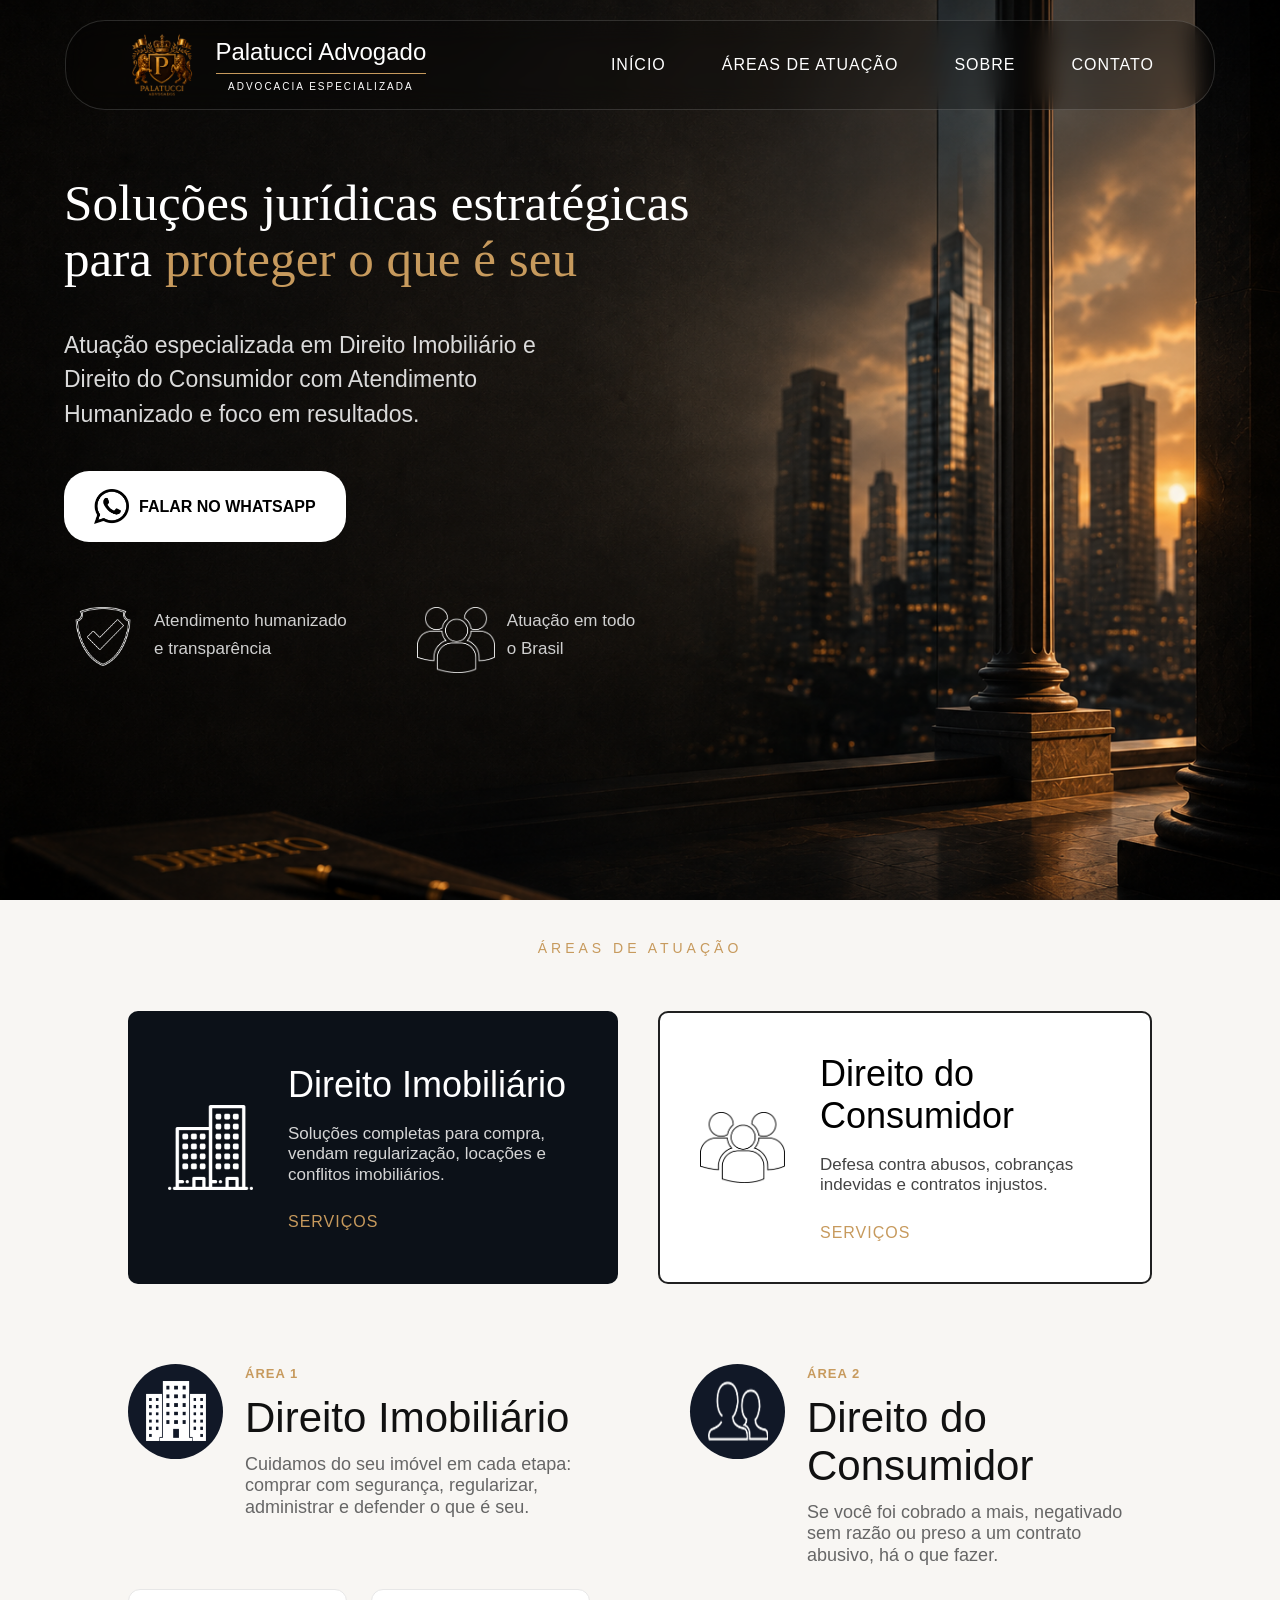
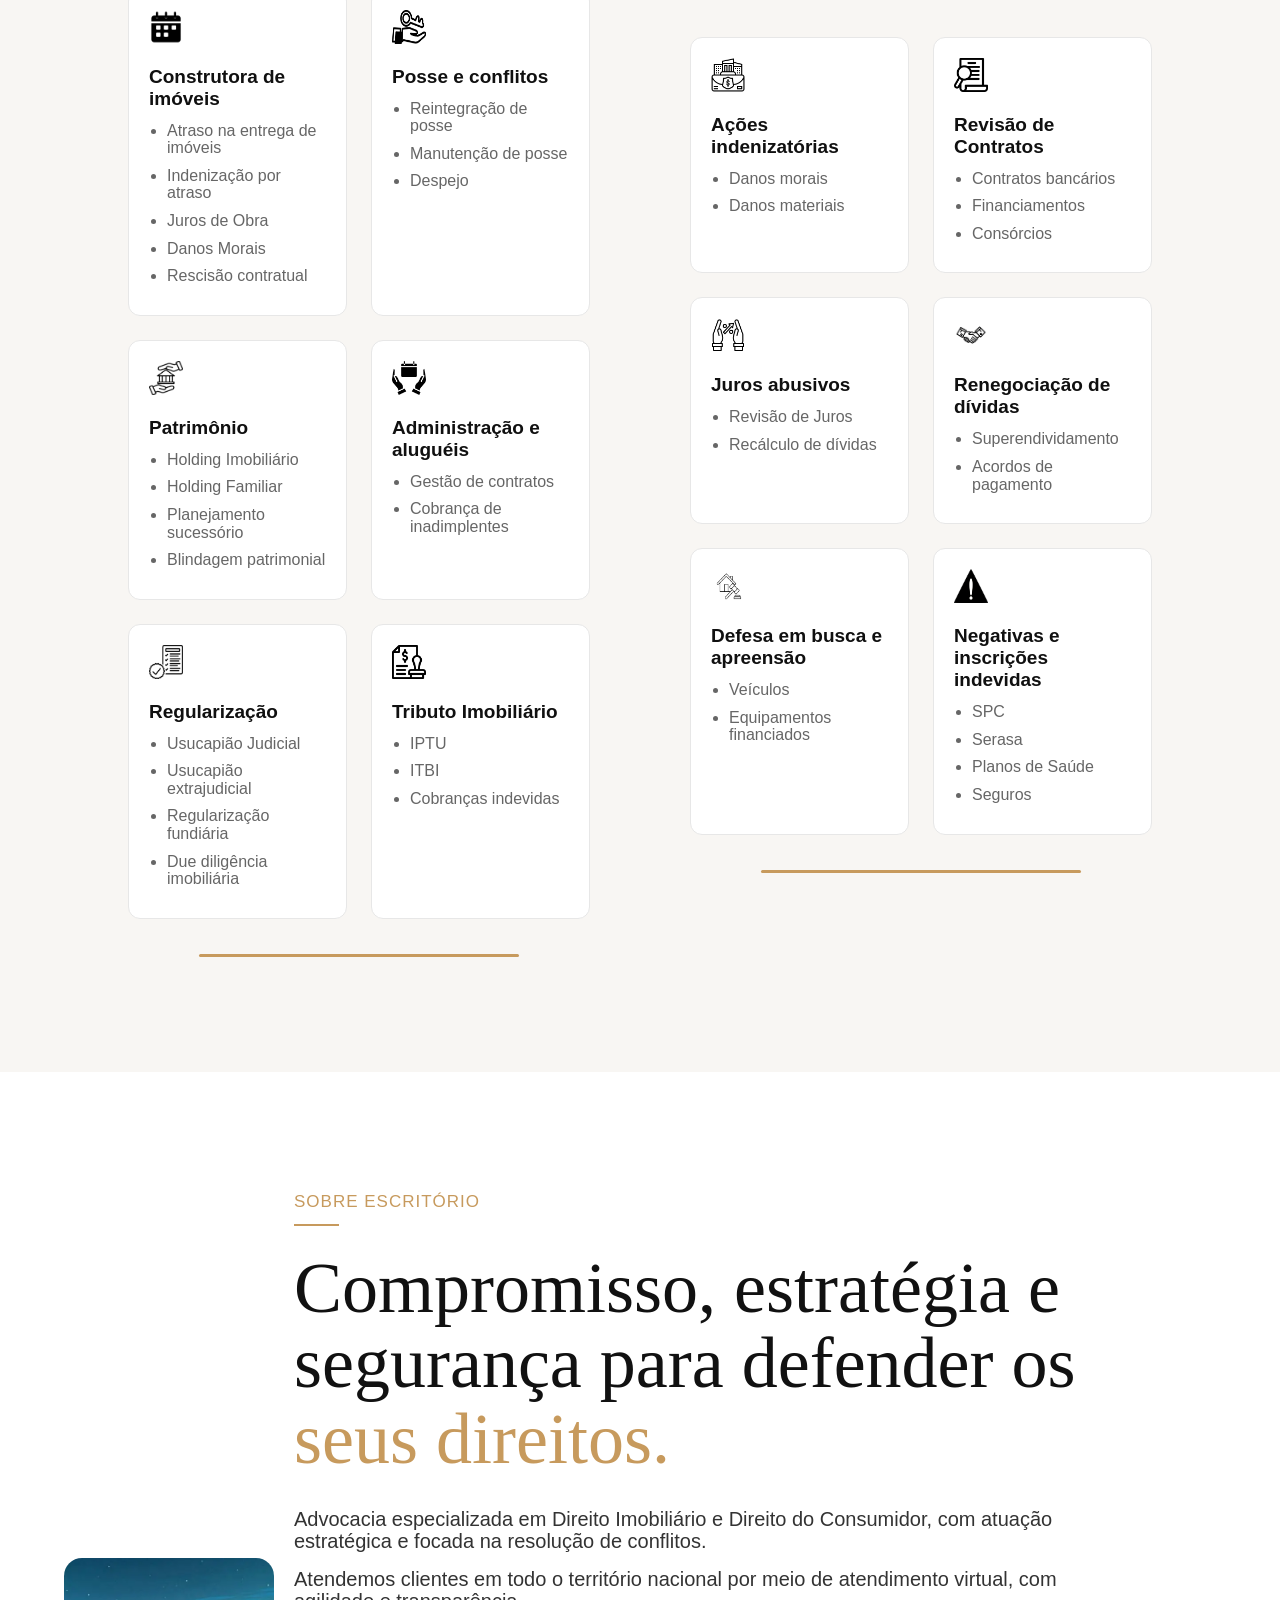
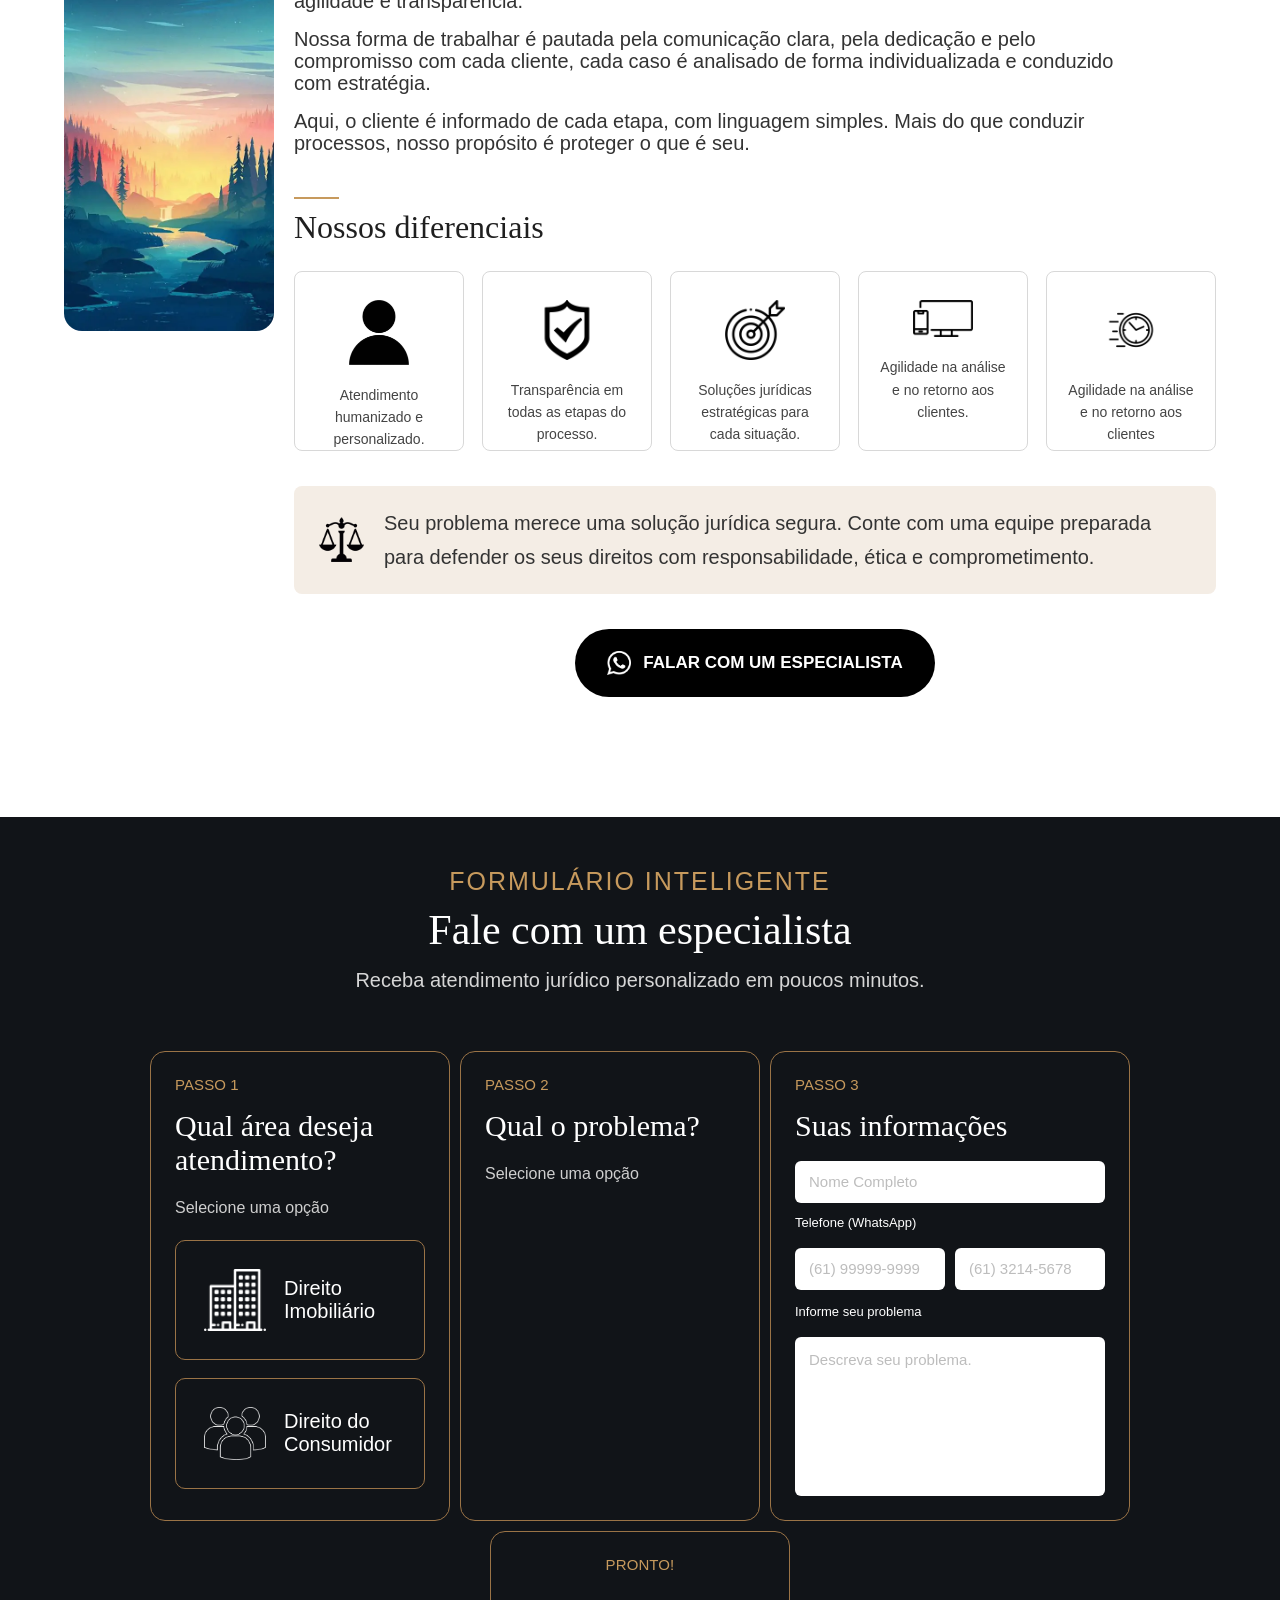
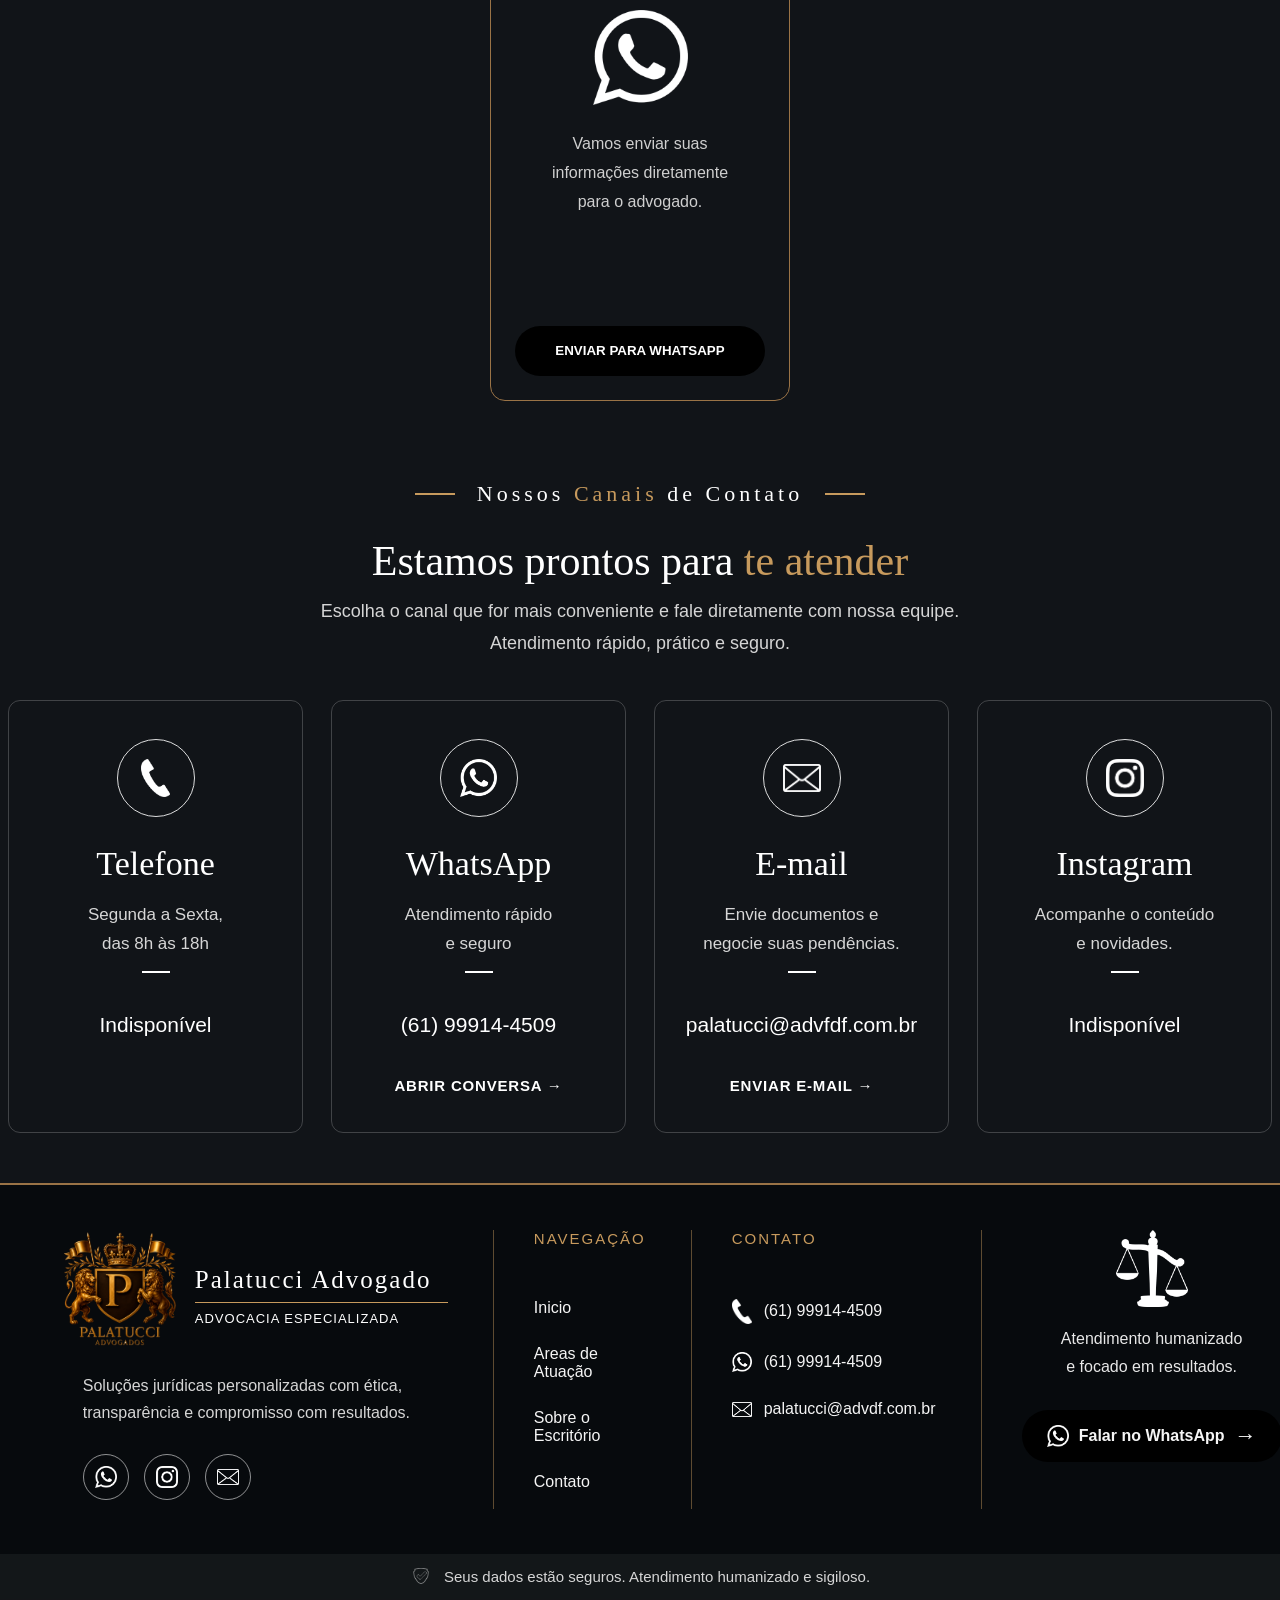
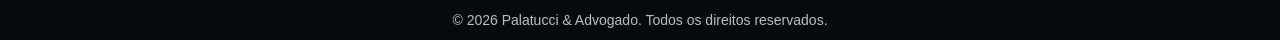
==== commit 046afe1b: "Finalizado toda a parte de CSS e HTML. Foi iniciado a parte do Java Script., porem não está finaliza" ====
--- a/paginaInicial/main.html
+++ b/paginaInicial/main.html
@@ -343,13 +343,13 @@
                     <p>Selecione uma opção</p>
 
                     <div class="areas">
-                        <div class="opcao-area" id="area-imobiliario">
+                        <div class="opcao-area" id="area-imobiliario" data-area="imobiliario">
                             <img src="/imagens/predio1.png" alt="">
                             <span>Direito Imobiliário</span>
                         </div>
 
 
-                        <div class="opcao-area" id="area-consumidor">
+                        <div class="opcao-area" id="area-consumidor" data-area="consumidor">
                             <img src="/imagens/bonecos.png" alt="">
                             <span>Direito do Consumidor</span>
                         </div>
@@ -414,11 +414,11 @@
 
             <div class="canais">
                 <div class="titulo-canais">
-                    <div class="linha"></div>
+                    <div class="linha2"></div>
 
                     <h3>Nossos <span>Canais</span> de Contato</h3>
 
-                    <div class="linha"></div>
+                    <div class="linha2"></div>
                 </div>
 
                 <h2 class="titulo-atendimento">Estamos prontos para <span>te atender</span></h2>
@@ -553,4 +553,6 @@
                 © 2026 Palatucci & Advogado. Todos os direitos reservados.
             </div>
     </footer> <!--Aqui vai ser o final da pagina-->
+    <script src="/javaScript/script.js"></script>
+    </body>
 </html>
--- a/css/cssmain/formulario.css
+++ b/css/cssmain/formulario.css
@@ -44,7 +44,7 @@
 }
 
 .passo{
-    width: 340px;
+    width: 300px;
     min-height: 470px;
     height: 420px;
     border: 1px solid #9a7346;
@@ -153,21 +153,26 @@
 #listaProblemas{
     display: flex;
     flex-direction: column;
-    gap: 15px;
+    gap: 18px;
+    margin-top: 20px;
 }
 
 #listaProblemas label{
     display: flex;
     align-items: center;
-    gap: 10px;
+    gap: 12px;
     cursor: pointer;
     color: #efefef;
     font-size: 15px;
+    line-height: 1;
+    margin: 0;
 }
 
 #listaProblemas input{
     width: 18px;
     height: 18px;
+    margin: 0;
+    flex-shrink: 0;
 }
 
 .passo textarea{
@@ -317,7 +322,7 @@
     color: #C79A5D;
 }
 
-.linha{
+.linha2{
     width: 40px;
     height: 2px;
     background: #C79A5D;
@@ -339,7 +344,7 @@
 
 .texto-canais{
     max-width: 760px;
-    margin: 0 auto 70px;
+    margin: 0 auto 40px;
     text-align: center;
     color: #D5D5D5;
     font-size: 18px;
@@ -452,7 +457,7 @@
         gap:15px;
     }
 
-    .linha{
+    .linha2{
         width:50px;
     }
 
@@ -474,4 +479,28 @@
         max-width:420px;
 
     }
+}
+
+
+.opcao-area.ativa{
+    background: rgba(199, 154, 93, .12);
+    border: 2px solid #C79A5D;
+    transform: translateY(-4px);
+    box-shadow: 0 12px 25px rgba(199, 154, 93, .18);
+}
+
+.opcao-area.ativa img{
+    transform: scale(1.08);
+}
+
+.opcao-area.ativa span{
+    color: #fff;
+}
+
+.opcao-area img{
+    transition: .3s;
+}
+
+.opcao-area{
+    transition: .3s;
 }
--- a/css/cssmain/footer.css
+++ b/css/cssmain/footer.css
@@ -12,8 +12,8 @@
 .footer-logo-area{
     display: flex;
     align-items: center;
-    gap: 18px;
-    margin-bottom: 25px;
+    gap: 10px;
+    /* margin-bottom: 5px; */
 }
 
 .footer-container{
@@ -21,13 +21,14 @@
     margin: 0 auto;
     padding: 45px 1%;
     display: grid;
-    grid-template-columns: 1.4fr 0.8fr 1fr 1fr;
+    grid-template-columns: 1.5fr 1fr 1fr 1fr;
     gap: 45px;
 }
 
 .footer-col{
     display: flex;
     flex-direction: column;
+    padding-left: 40px;
 }
 
 .footer-col:not(:first-child){
@@ -35,7 +36,7 @@
 }
 
 .footer-logo{
-    width: 152px;
+    width: 132px;
     margin-bottom: 12px;
     flex-shrink:0;
 }
@@ -71,14 +72,17 @@
 .footer-descricao{
     color: #d6d6d6;
     font-size: 16px;
-    line-height: 1.8;
+    line-height: 1.7;
     max-width: 420px;
     margin-bottom: 28px;
+    margin-top: 10px;
+    margin-left: 30px;
 }
 
 .footer-redes{
     display: flex;
     gap: 15px;
+    margin-left: 30px;
 }
 
 .footer-redes a{
@@ -113,6 +117,11 @@
 
 .footer-col ul{
     list-style: none;
+    display: flex;
+    flex-direction: column;
+    gap: 10px;
+    margin-top: 28px;
+    padding: 0;
 }
 
 .footer-col li{
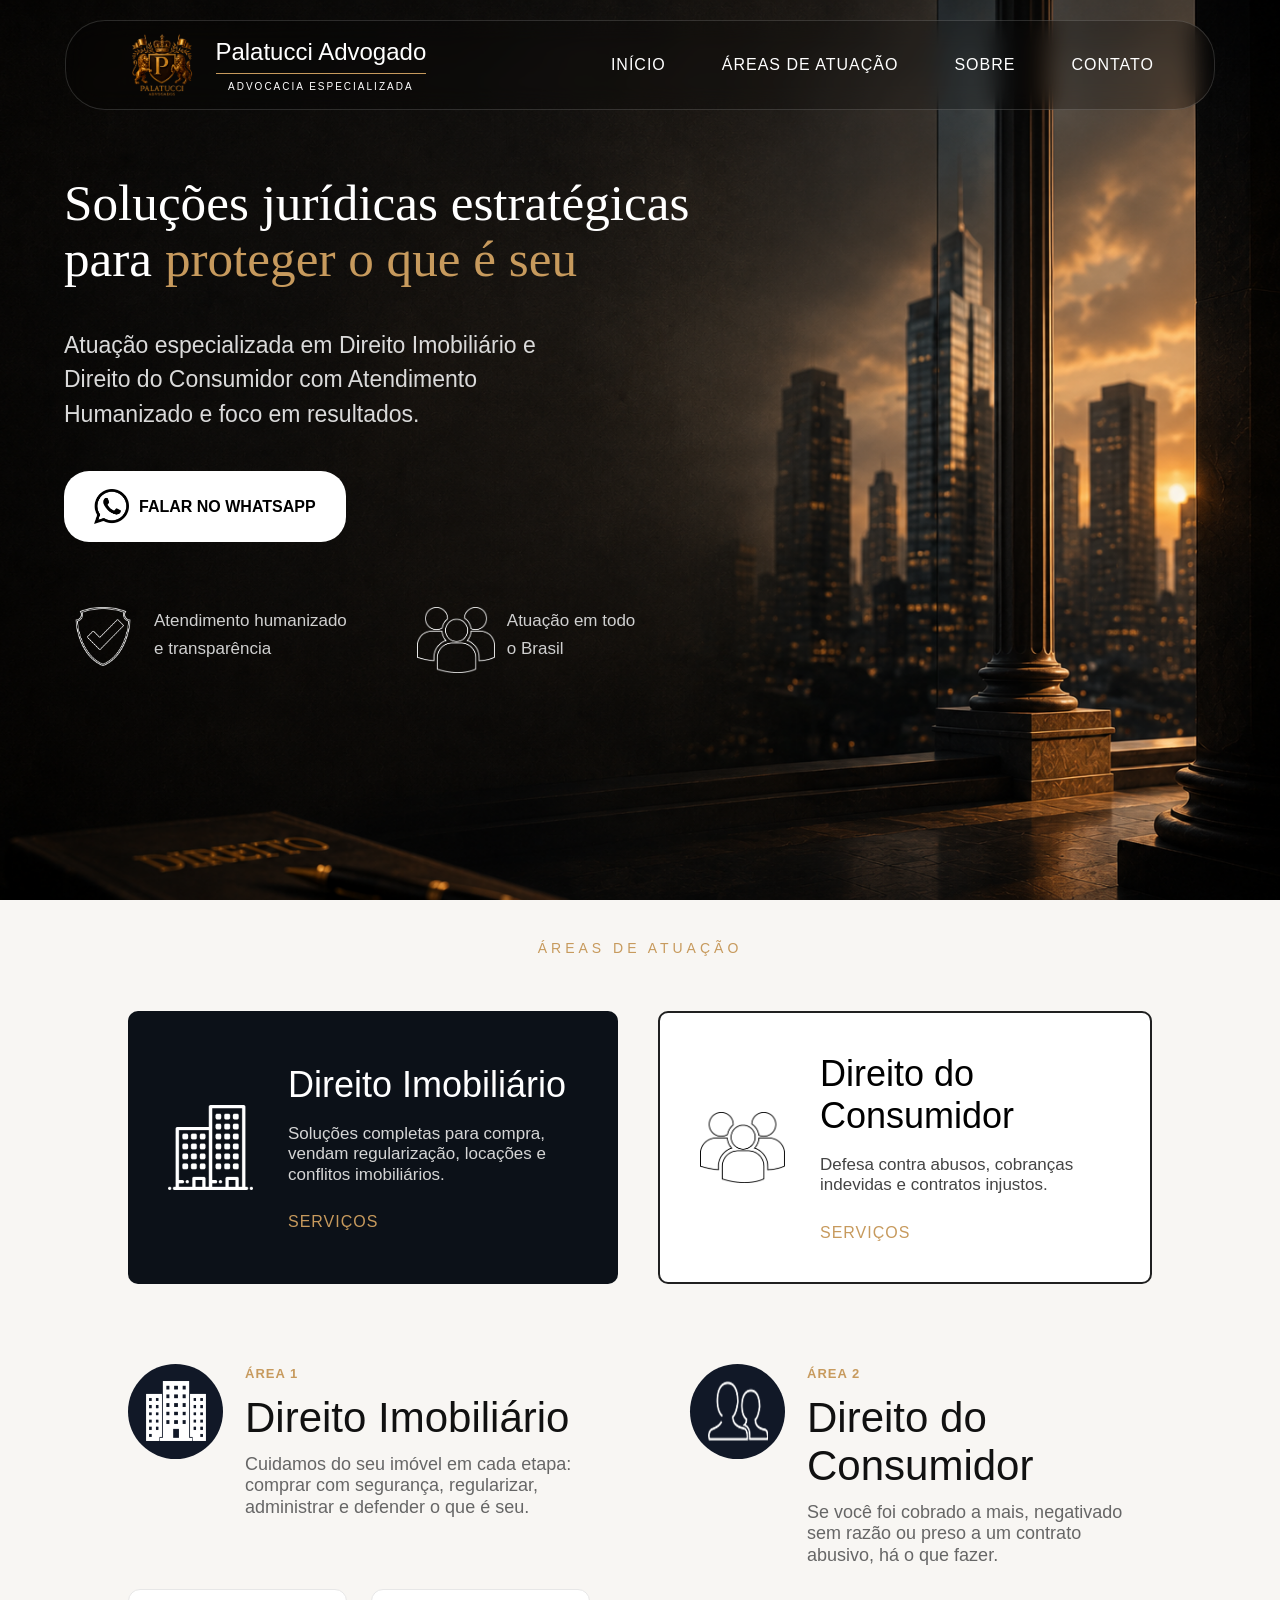
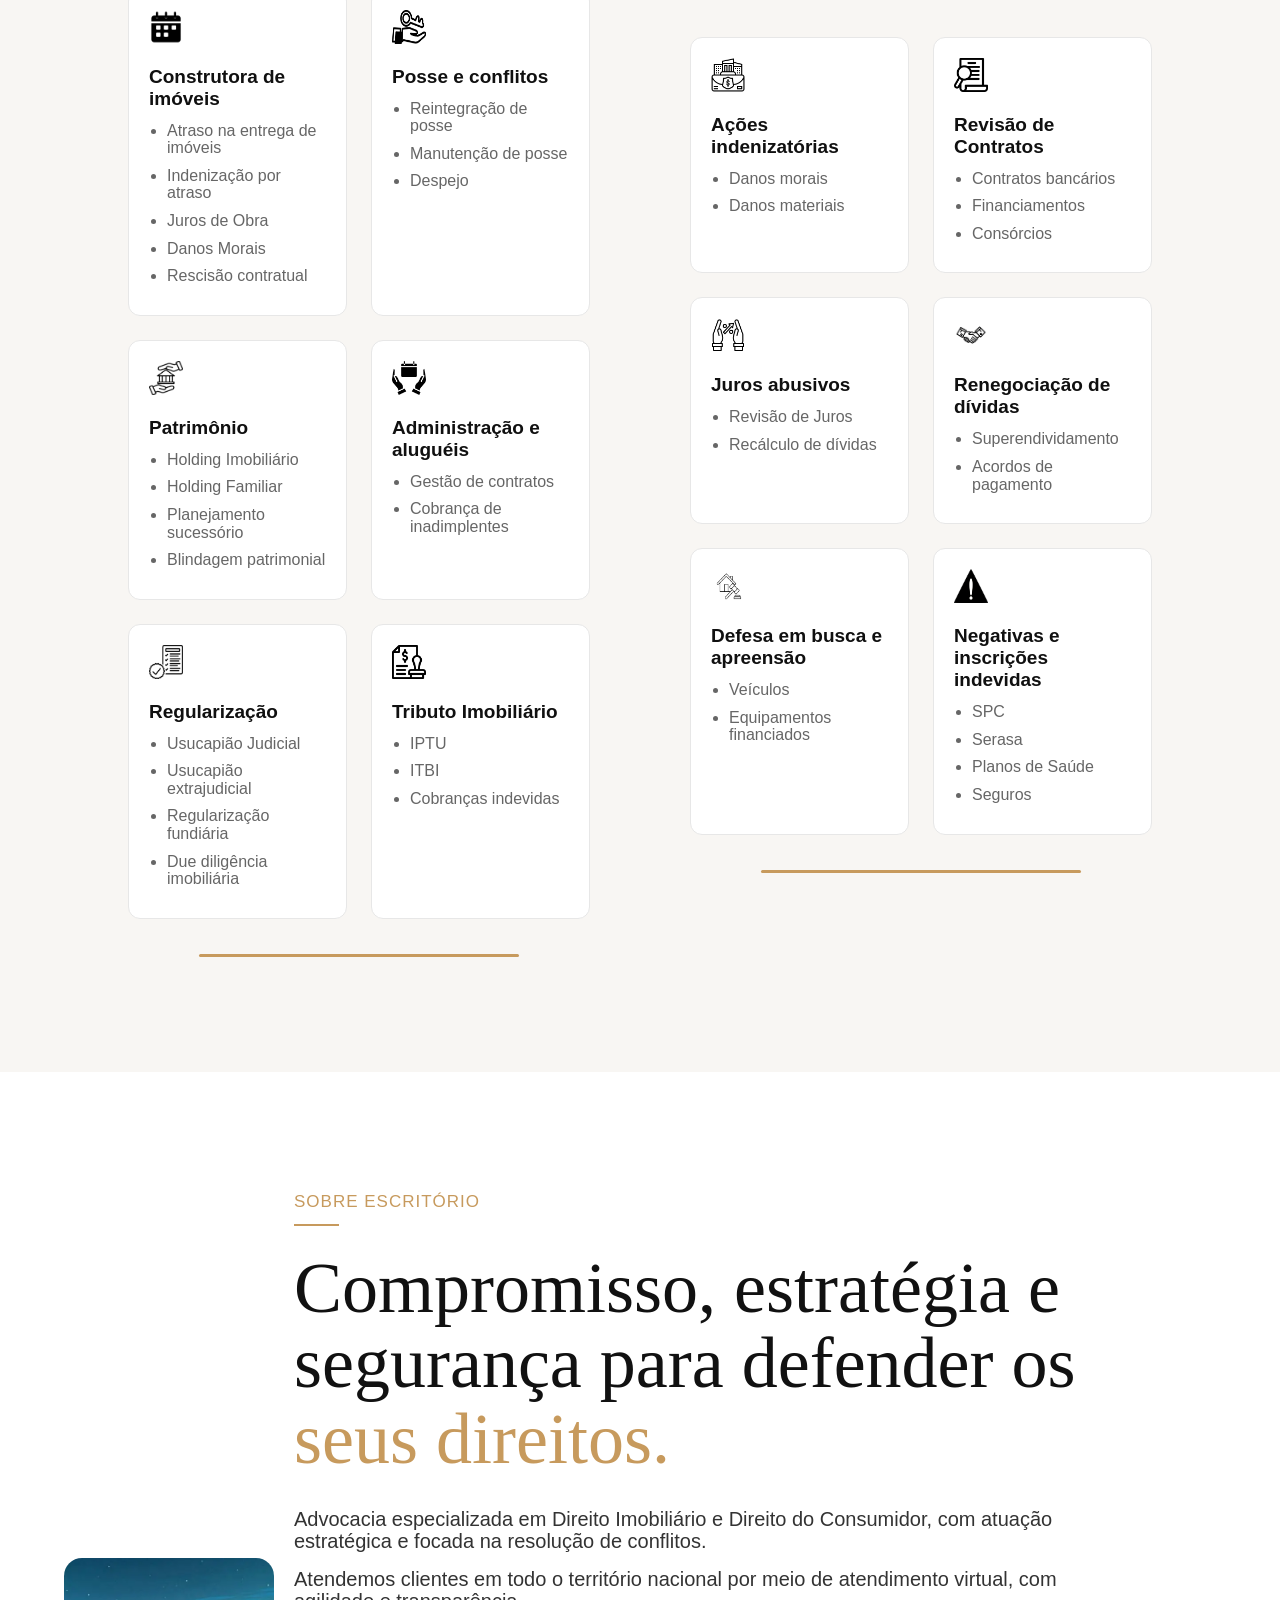
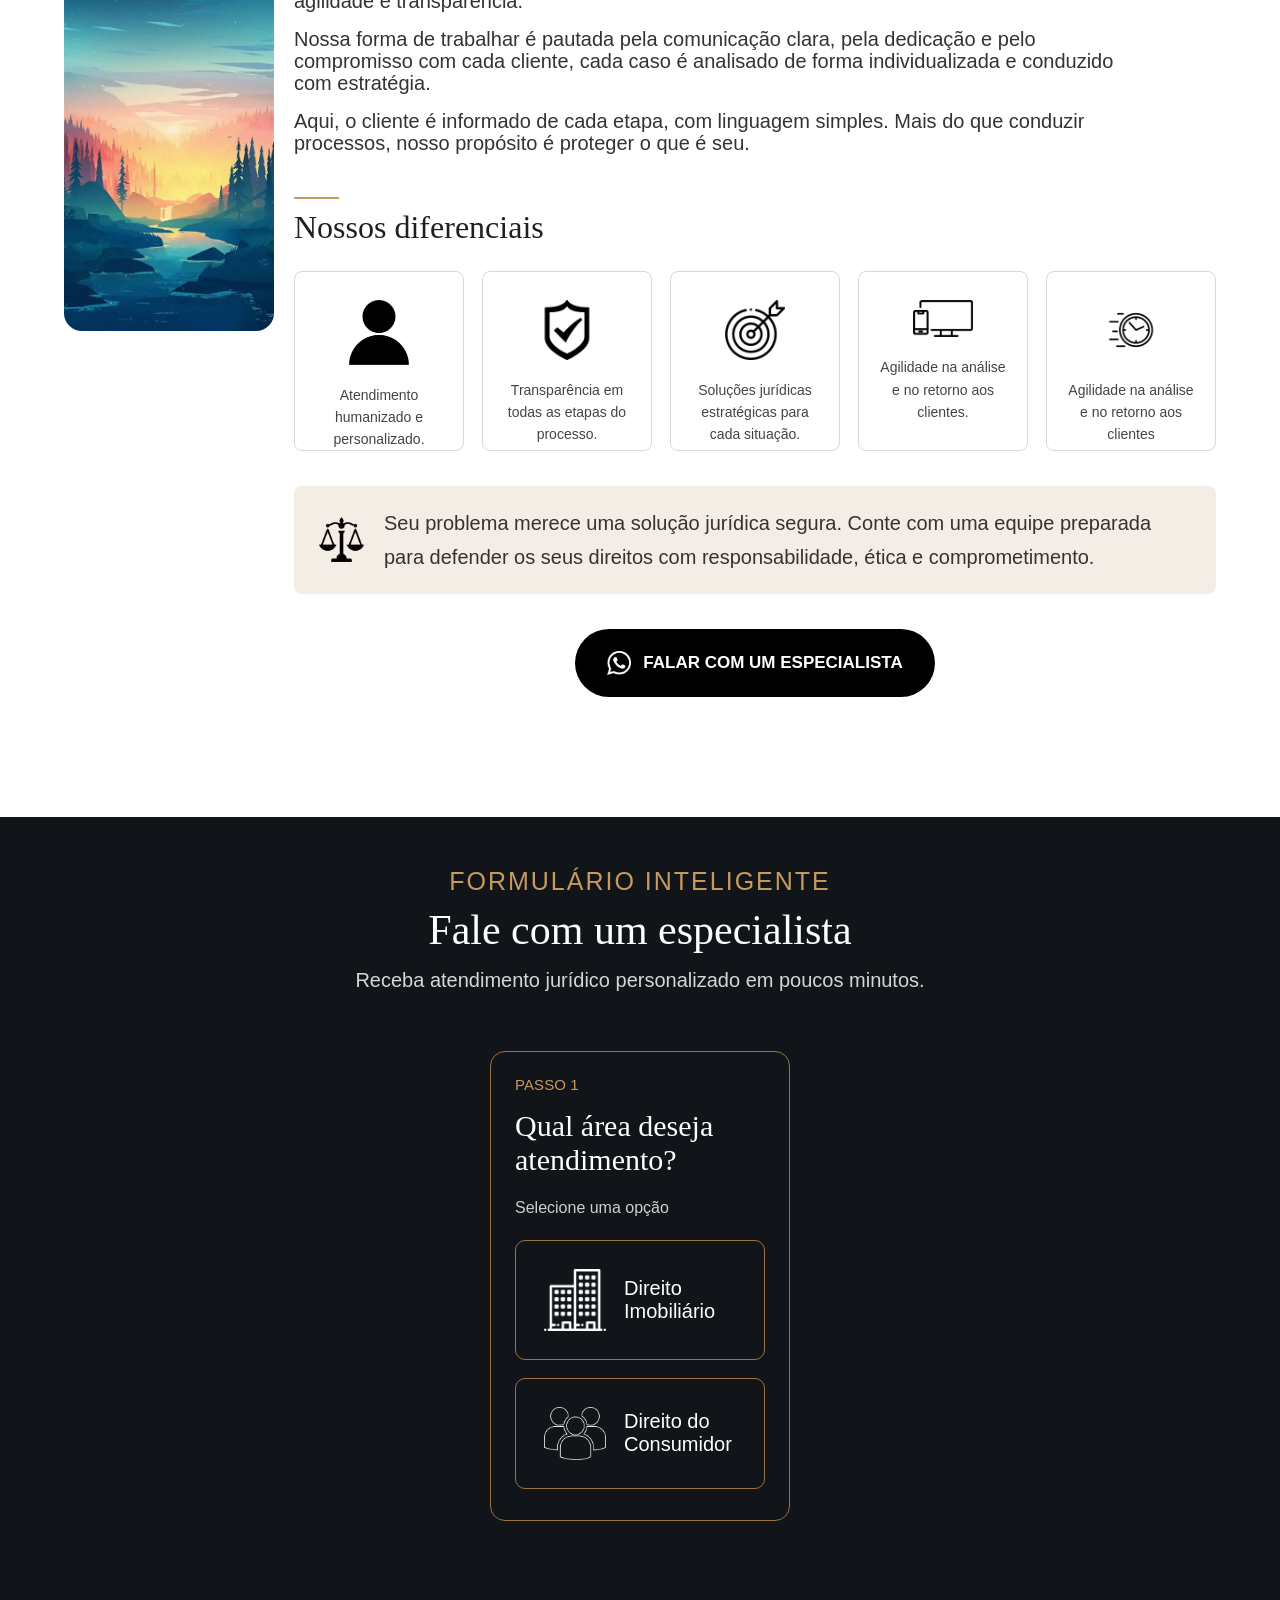
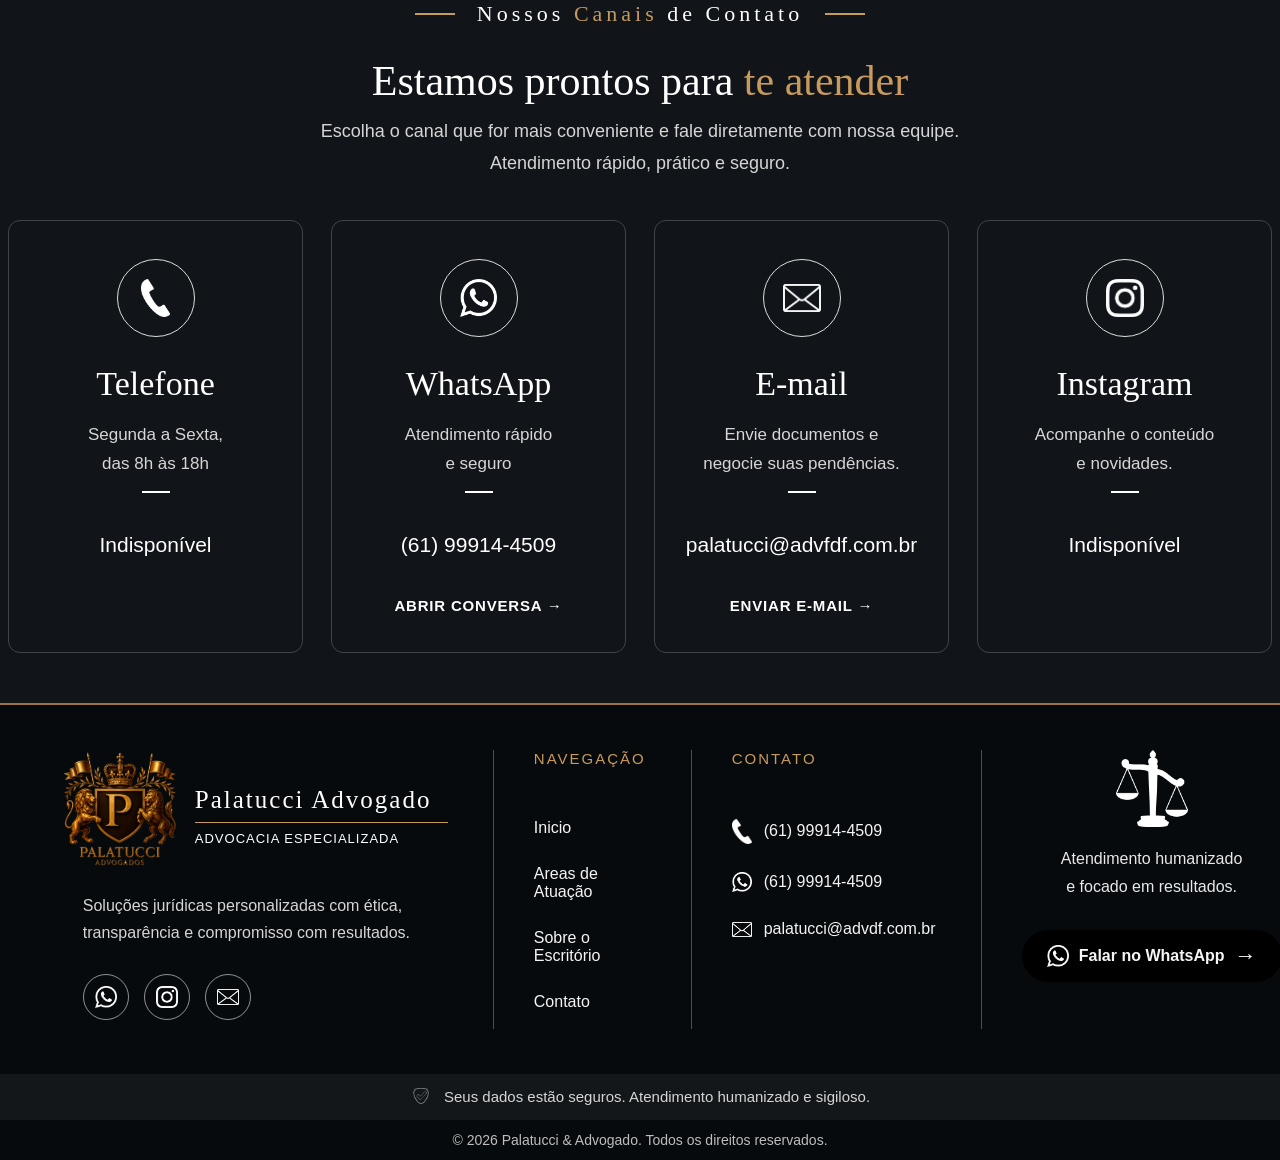
==== commit 2c2b8dc0: "Site de Advocacia finalizado." ====
--- a/paginaInicial/main.html
+++ b/paginaInicial/main.html
@@ -338,7 +338,7 @@
 
                     <!--Aqui é a parte que o cliente escolhe qual é o seu problema-->
 
-                    <span class="numero-passo">PASSO 1</span>
+                    <span class="numero-passo" id="passo1">PASSO 1</span>
                     <h3>Qual área deseja atendimento?</h3>
                     <p>Selecione uma opção</p>
 
@@ -360,7 +360,7 @@
                 <div class="seta"></div>
 
 
-                <div class="passo">
+                <div class="passo" id="passo2">
                     <span class="numero-passo">PASSO 2 </span>
                     <h3 id="tituloProblema">Qual o problema?</h3>
                     <p>Selecione uma opção</p>
@@ -373,7 +373,7 @@
                 <div class="seta"></div>
 
 
-                <div class="passo">
+                <div class="passo" id="passo3">
                     <span class="numero-passo">PASSO 3</span>
                     <h3>Suas informações</h3>
 
@@ -388,10 +388,12 @@
 
                     <label for="descricao">Informe seu problema</label>
                     <textarea id="descricao" placeholder="Descreva seu problema."></textarea>
-                </div>
-
-
-                <div class="passo pronto">
+
+                    <button id="continuar">Continuar</button>
+                </div>
+
+
+                <div class="passo pronto" id="passo4">
                     <span class="numero-passo">PRONTO!</span>
 
                     <img src="/imagens/whatsapp-logo-png_seeklogo-168310.png" alt="Whatsapp">
--- a/css/cssmain/formulario.css
+++ b/css/cssmain/formulario.css
@@ -503,4 +503,30 @@
 
 .opcao-area{
     transition: .3s;
+}
+
+#continuar{
+    margin-top: 10px;
+    height: 0px;
+    border: none;
+    border-radius: 30px;
+    color: #FFF;
+    font-size: 16px;
+    font-weight: bold;
+    cursor: pointer;
+    transition: .3s;
+    background: #444;
+    cursor: not-allowed;
+    opacity: .3s;
+}
+
+#continuar.ativo{
+    background: C79A5D;
+    cursor: pointer;
+    opacity: 1;
+}
+
+#continuar:hover{
+    background: #b88748;
+    transform: translateY(-2px);
 }
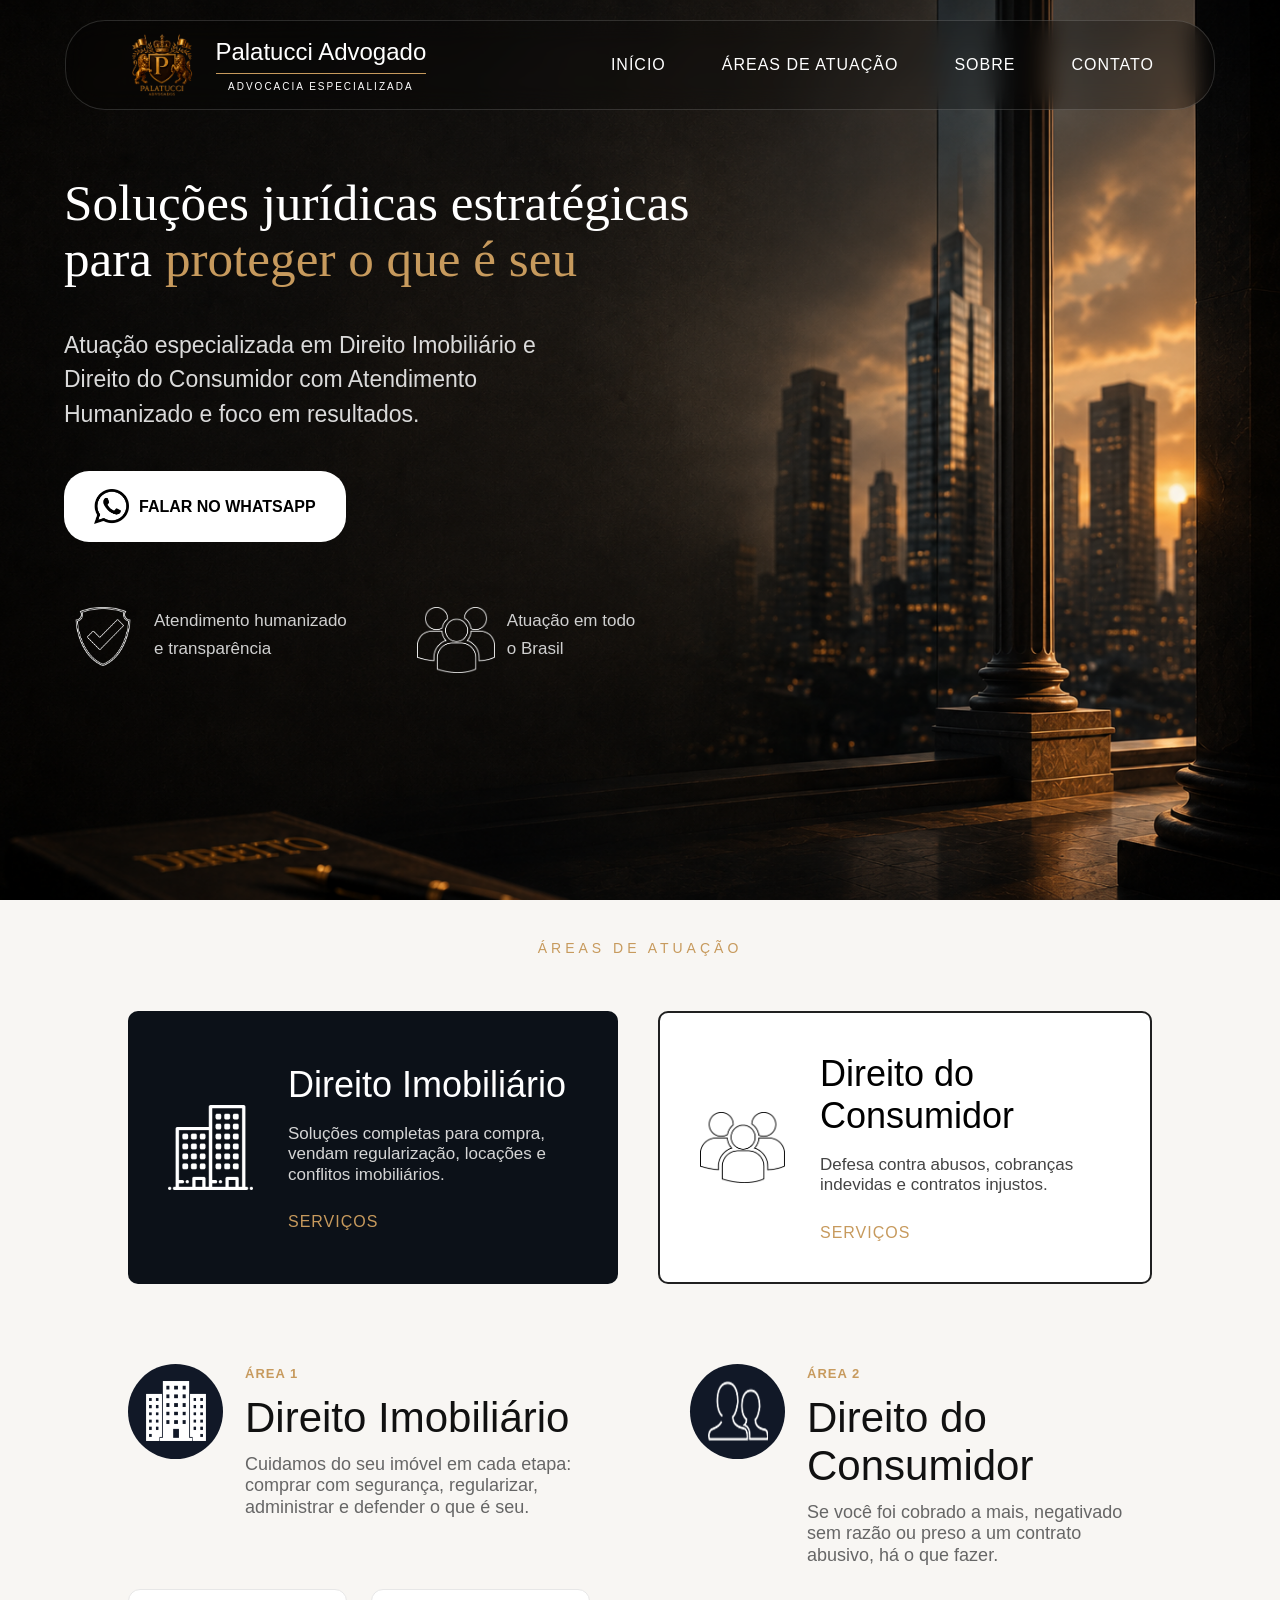
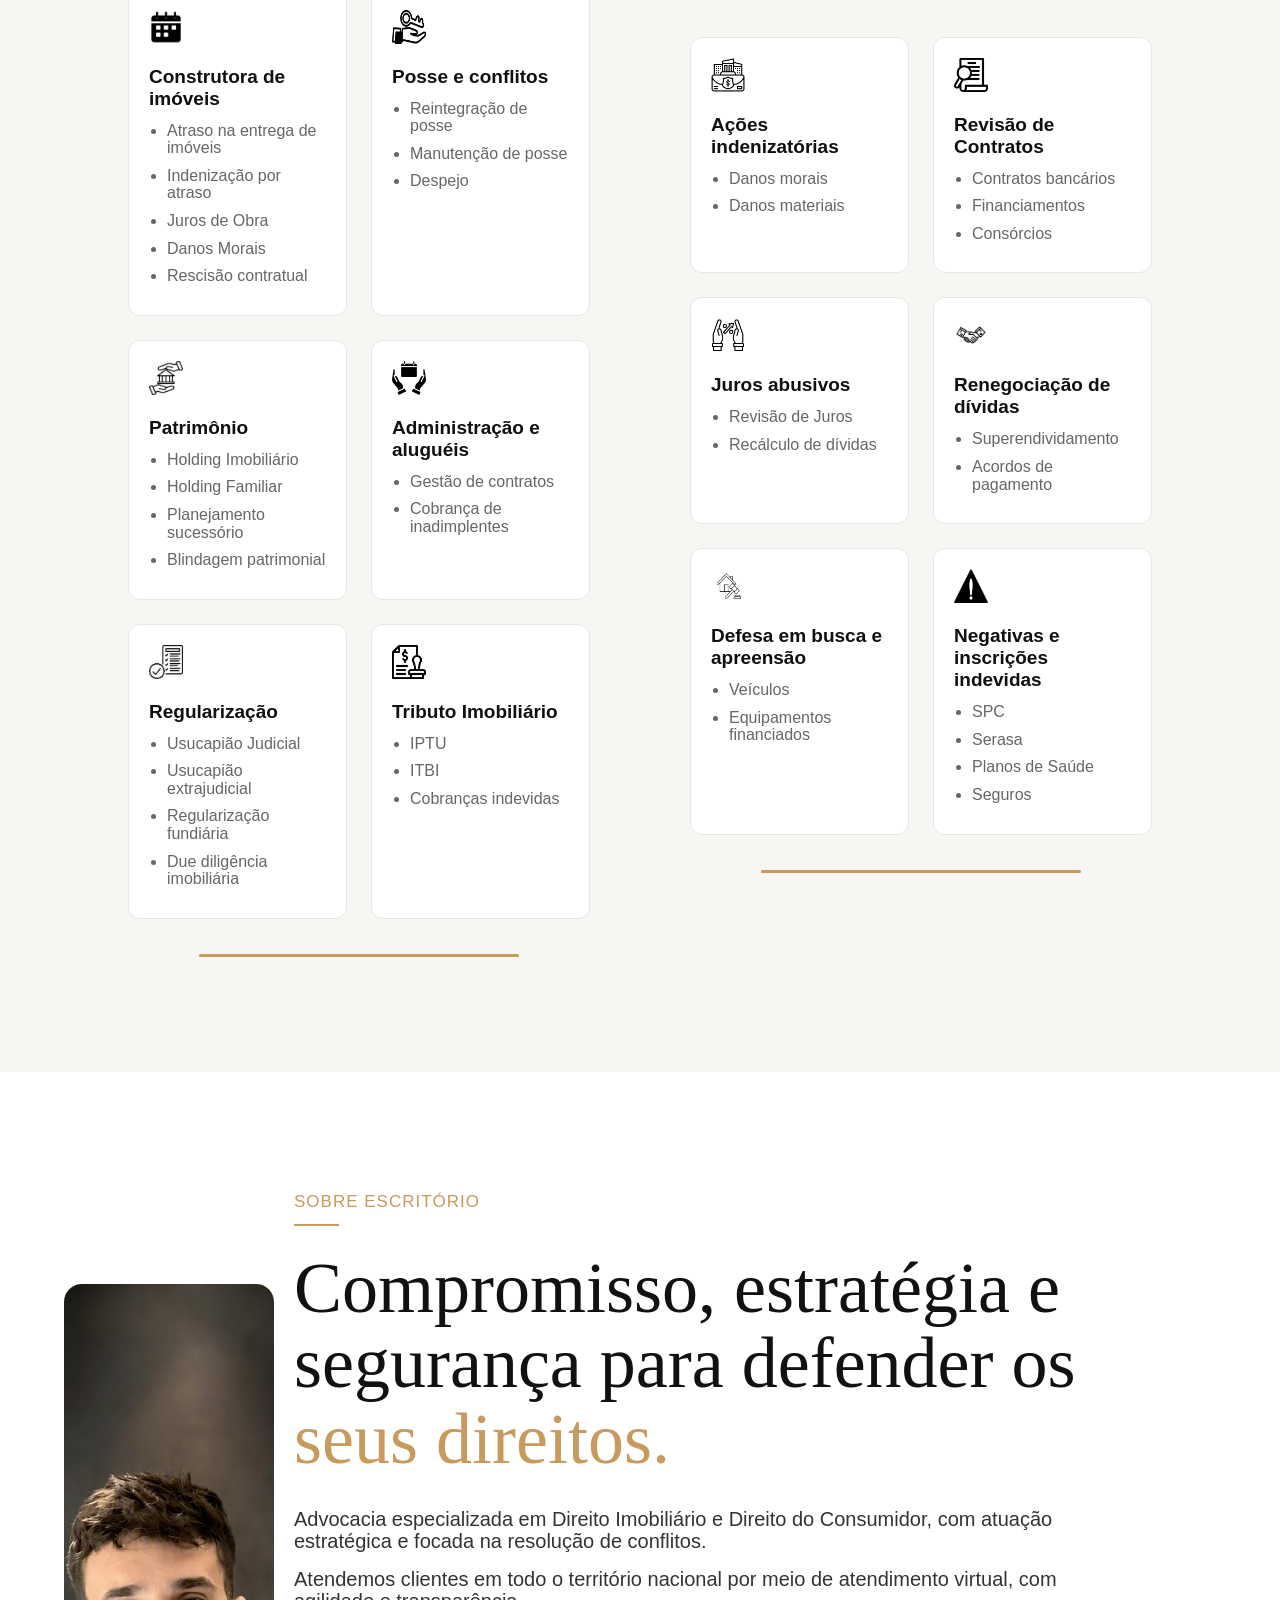
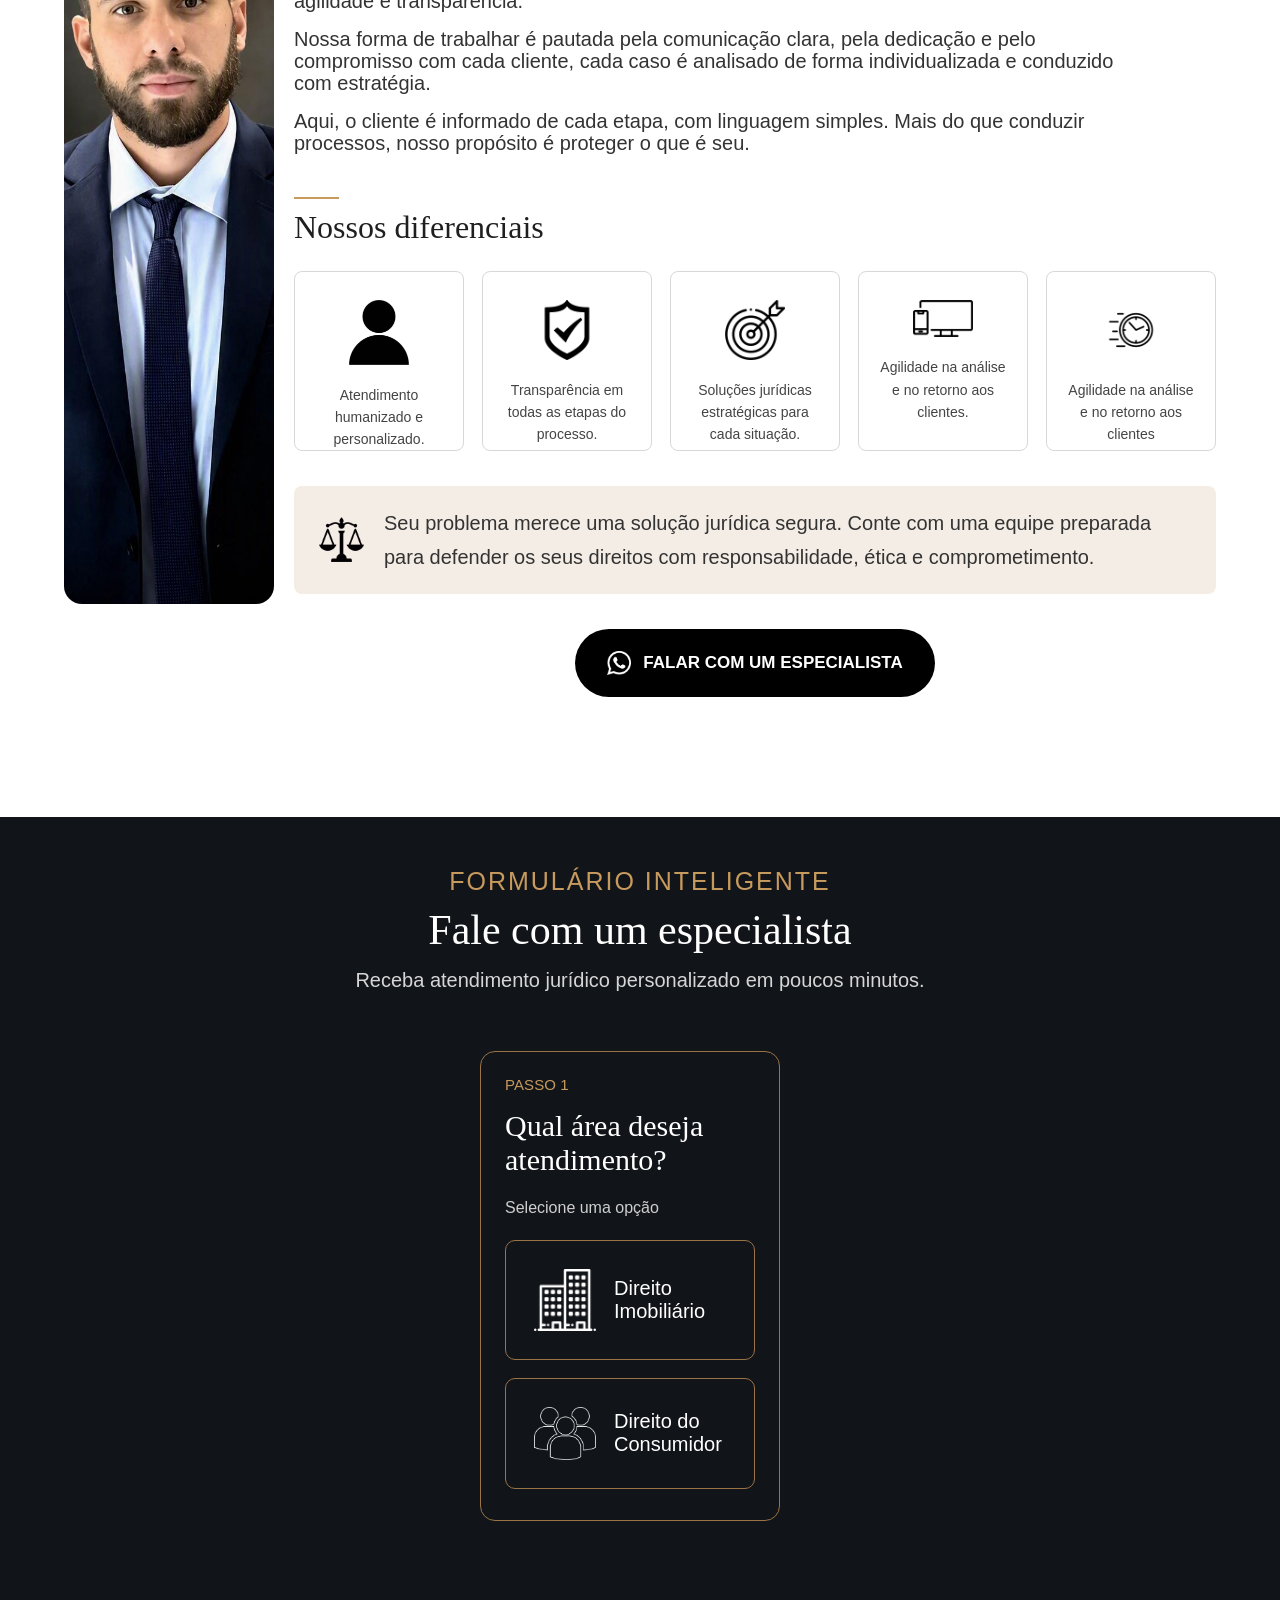
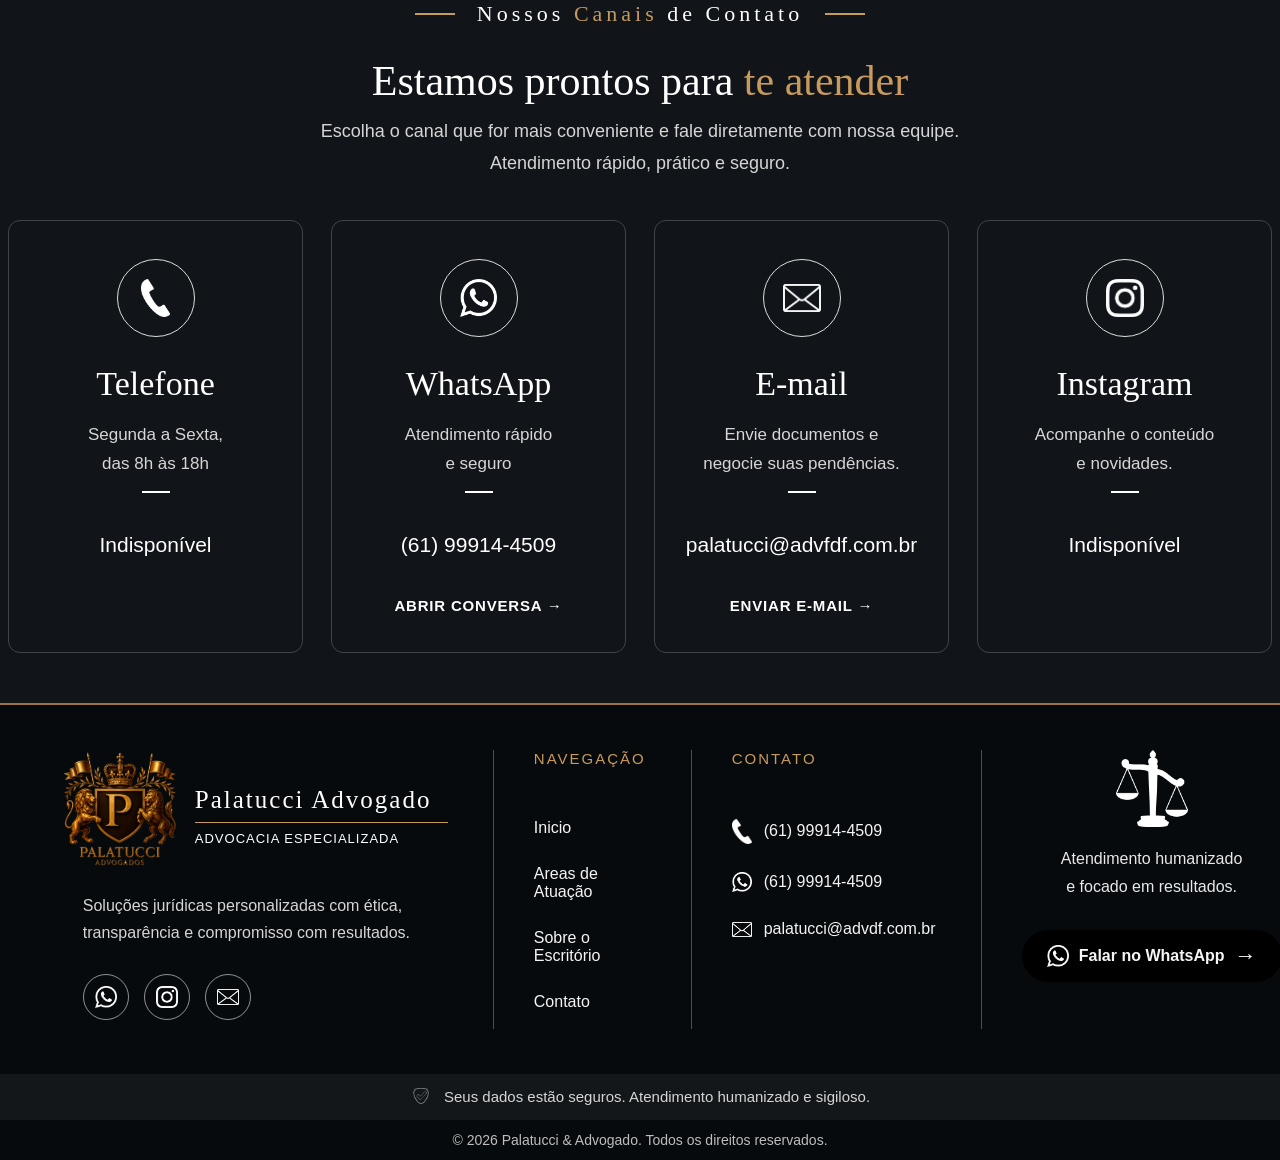
==== commit 816a1255: "Merge pull request #20 from Escape-SpeedTV/develop Finalizado a responsividade para mobile! Site 99," ====
--- a/paginaInicial/main.html
+++ b/paginaInicial/main.html
@@ -9,12 +9,19 @@
     <link rel="stylesheet" href="/css/cssmain/sobre.css">
     <link rel="stylesheet" href="/css/cssmain/formulario.css">
     <link rel="stylesheet" href="/css/cssmain/footer.css">
+    
+    <!--CSS Mobile-->
+    <link rel="stylesheet" href="/css/cssmain/mobile/menuMobile.css">
+    <link rel="stylesheet" href="/css/cssmain/mobile/areasAtuacaoMobile.css">
+    <link rel="stylesheet" href="/css/cssmain/mobile/sobreMobile.css">
+    <link rel="stylesheet" href="/css/cssmain/mobile/formularioMobile.css">
+    <link rel="stylesheet" href="/css/cssmain/mobile/footerMobile.css">
 </head>
 <body>
     <!--Aqui é o começo do site-->
     <div class="inicio">
         <section class="in2" id="in2">
-            <header class="header">
+            <header class="header" id="header">
                 <div class="logoEscritorio">
                     <img src="/imagens/palatucci.png" alt="Logo Palatucci Advocacia" class="logo">
                     <div class="logo-texto">
@@ -30,6 +37,10 @@
                     <a href="#sobre">Sobre</a>
                     <a href="#contato">Contato</a>
                 </nav>
+
+                <button class="menu-mobile" id="menuMobile">
+                    ☰
+                </button>
             </header>
         </section>
         
@@ -264,7 +275,7 @@
 
         <section class="sobre" id="sobre">
             <div class="sobre-imagem">
-                <img src="/imagens/OIP.webp" alt="">
+                <img src="/imagens/Designer.jfif" alt="">
             </div>
 
             <div class="sobre-conteudo">
--- a/css/cssmain/menu.css
+++ b/css/cssmain/menu.css
@@ -44,6 +44,38 @@
     backdrop-filter: blur(12px);
     background: rgba(0, 0, 0, .20);
     margin-top: 20px;
+    transition: all .35s ease;
+    position: relative;
+    z-index: 1000;
+}
+
+.header.fixo{
+    position: fixed;
+    top: 10px;
+    left: 60%;
+    transform: translateY(-50%);
+    width: fit-content;
+    height: 58px;
+    padding: 0 35px;
+    background: rgba(15, 15, 15, .85);
+    backdrop-filter: blur(18px);
+    border: 1px solid rgba(255, 255, 255, .08);
+    box-shadow: 0 12px 30px rgba(0, 0, 0, .35);
+    z-index: 9999;
+}
+
+header.fixo .logoEscritorio{
+    opacity: 0;
+    width: 0;
+    overflow: hidden;
+    pointer-events: none;
+    transition: all .35s ease;
+    transform: scale(8);
+}
+
+.header.fixo .menu{
+    width: 100%;
+    justify-content: center;
 }
 
 .logoEscritorio{
@@ -105,12 +137,7 @@
 
 /*Main da Pagina*/
 .hero{
-    min-height: 100%;
-    flex: 1;
-    /* display: flex; */
-    align-items: center;
     width: 100%;
-    max-width: 100%;
 }
 
 
@@ -189,36 +216,6 @@
     gap: 56px;
 }
 
-@media(max-width: 1000px){
-    .menu{
-        display: flex;
-        align-items: center;
-        gap: 55px;
-    }
-
-    .header{
-        flex-direction: column;
-        height: auto;
-        padding: 20px;
-        gap: 20px;
-        border-radius: 20px;
-    }
-
-    .conteudo{
-        font-size: 52px;
-    }
-    .beneficios{
-        flex-direction: column;
-        gap: 30px;
-    }
-}
-
-@media(max-width:600px){
-    .conteudo h1{
-        font-size: 34px;
-    }
-    .botao{
-        width: 100%;
-        justify-content: center;
-    }
+.menu-mobile{
+    display: none;
 }
--- a/css/cssmain/areasAtuacao.css
+++ b/css/cssmain/areasAtuacao.css
@@ -100,45 +100,6 @@
 .serv:hover{
     color: #9F743E;
 }
-
-@media(max-width: 1100px){
-    .cards{
-        flex-direction: column;
-        align-items: center;
-    }
-    .card-dark, .card{
-        width: 100%;
-        max-width: 650px;
-    }
-}
-
-@media(max-width:650px){
-
-    .card-dark,
-    .card{
-
-        flex-direction:column;
-
-        text-align:center;
-
-        padding:35px;
-
-    }
-
-    .card-dark h2,
-    .card h2{
-
-        font-size:30px;
-
-    }
-
-}
-
-
-
-
-
-
 
 .conteudoCards{
     display: flex;
@@ -276,11 +237,12 @@
     line-height: 1.1;
 }
 
-@media(max-width: 1000px){
+/* @media(max-width: 1100px){
     .colunas{
         flex-direction: column;
     }
     .servicos{
         grid-template-columns: 1fr;
+        flex-direction: column;
     }
-}+} */
--- a/css/cssmain/sobre.css
+++ b/css/cssmain/sobre.css
@@ -22,7 +22,7 @@
 .sobre-imagem img{
     width:100%;
     max-width:620px;
-    height: auto;
+    height: 920px;
     object-fit: cover;
     border-radius:18px;
     display:block;
@@ -69,7 +69,7 @@
     max-width:820px;
 }
 
-@media(max-width:1000px){
+/* @media(max-width:1000px){
     .sobre{
         flex-direction:column;
         text-align:center;
@@ -87,7 +87,7 @@
         max-width:100%;
     }
 
-}
+} */
 
 .titulos-diferenciais{
     margin-top: 55px;
@@ -189,7 +189,7 @@
     background: #C79A5D;
 }
 
-@media(max-width:1100px){
+/* @media(max-width:1100px){
 
     .sobre{
 
@@ -220,4 +220,4 @@
 
     }
 
-}+} */
--- a/css/cssmain/formulario.css
+++ b/css/cssmain/formulario.css
@@ -252,49 +252,6 @@
     background: #C79A5D;
 }
 
-@media(max-width:1400px){
-
-    .formulario{
-
-        flex-wrap:wrap;
-
-        justify-content:center;
-
-    }
-
-    .seta{
-
-        display:none;
-
-    }
-
-}
-
-@media(max-width:700px){
-
-    .passo{
-
-        width:100%;
-
-    }
-
-    .linha-inputs{
-
-        flex-direction:column;
-
-    }
-
-    .contato h2{
-
-        font-size:38px;
-
-    }
-
-}
-
-
-
-
 .canais{
     margin-top: 80px;
     width: 100%;
@@ -443,44 +400,6 @@
 .card-contato a:hover{
     color: #C79A5D;
 }
-
-@media(max-width:1200px){
-    .cards-contato{
-        gap:20px;
-    }
-
-}
-
-@media(max-width:768px){
-    .titulo-canais{
-        flex-direction: column;
-        gap:15px;
-    }
-
-    .linha2{
-        width:50px;
-    }
-
-    .titulo-atendimento{
-        font-size:42px;
-    }
-
-    .texto-canais{
-        font-size:16px;
-    }
-
-    .cards-contato{
-        flex-direction:column;
-        align-items:center;
-    }
-
-    .card-contato{
-        width:100%;
-        max-width:420px;
-
-    }
-}
-
 
 .opcao-area.ativa{
     background: rgba(199, 154, 93, .12);
--- a/css/cssmain/footer.css
+++ b/css/cssmain/footer.css
@@ -170,18 +170,13 @@
     align-items: center;
     justify-content: center;
     gap: 10px;
-
     width: 260px;
     height: 52px;
-
     background: #000;
     color: #FFF;
     text-decoration: none;
-
     border-radius: 30px;
-
     font-weight: bold;
-
     transition: .35s;
 }
 
@@ -222,65 +217,3 @@
     font-size: 14px;
     border-top: 1px solid rgba(255,255,255,.05);
 }
-
-@media(max-width:1100px){
-
-    .footer-container{
-
-        grid-template-columns:1fr 1fr;
-
-    }
-
-    .footer-col{
-
-        border:none !important;
-
-        padding-left:0 !important;
-
-    }
-
-}
-
-@media(max-width:768px){
-
-    .footer-container{
-
-        grid-template-columns:1fr;
-
-        text-align:center;
-
-    }
-
-    .footer-descricao{
-
-        margin:0 auto 30px;
-
-    }
-
-    .footer-redes{
-
-        justify-content:center;
-
-    }
-
-    .lista-contato li{
-
-        justify-content:center;
-
-    }
-
-    .botao-footer{
-
-        width:100%;
-
-        max-width:320px;
-
-    }
-
-    .footer-info{
-
-        flex-direction:column;
-
-    }
-
-}
--- a/css/cssmain/mobile/menuMobile.css
+++ b/css/cssmain/mobile/menuMobile.css
@@ -0,0 +1,137 @@
+@media (max-width: 769px){
+
+    .header{
+        display: flex;
+        justify-content: space-between;
+        align-items: center;
+        width: 100%;
+        height: 70px;
+        padding: 0 16px;
+        margin-top: 0;
+        border-radius: 0;
+        background: #111;
+        border: none;
+    }
+
+    .logoEscritorio{
+        display: flex;
+        align-items: center;
+        gap: 10px;
+        flex: 1;
+    }
+
+    .logo{
+        height: 38px;
+    }
+
+    .logo-texto h2{
+        font-size: 18px;
+        font-weight: 600;
+    }
+
+    .logo-texto p{
+        font-size: 8px;
+        letter-spacing: 2px;
+    }
+
+    .linha{
+        width: 150px;
+        margin: 4px 0;
+    }
+
+    .menu-mobile{
+        display: flex;
+        justify-content: center;
+        align-items: center;
+        width: 42px;
+        height: 42px;
+        background: transparent;
+        border: none;
+        color: white;
+        font-size: 30px;
+        cursor: pointer;
+        flex-shrink: 0;
+    }
+    .menu{
+        position: absolute;
+        top: 70px;
+        left: 0;
+        width: 100%;
+        background: #111;
+        display: flex;
+        flex-direction: column;
+        align-items: center;
+        gap: 20px;
+        padding: 0;
+        max-height: 0;
+        overflow: hidden;
+        opacity: 0;
+        transition: all .35s ease;
+    }
+
+    .menu.ativo{
+        max-height: 300px;
+        opacity: 1;
+        padding: 25px 0;
+    }
+
+    .conteudo{
+        max-width: 100%;
+        padding: 40px 20px;
+        text-align: left;
+    }
+
+    .principal h1{
+        font-size: 34px;
+        line-height: 1.2;
+    }
+
+    .principal p{
+        max-width: 100%;
+        margin: 25px auto;
+        font-size: 19px;
+        line-height: 1.6;
+    }
+
+    .botao{
+        display: inline-flex;
+        justify-content: center;
+        align-items: center;
+        width: 100%;
+        max-width: 300px;
+        margin: 35px auto 0;
+        padding: 20px 20px;
+        font-size: 16px;
+    }
+
+    .botao img{
+        width: 28px;
+    }
+
+    .beneficios{
+        display: flex;
+        flex-direction: column;
+        gap: 55px;
+        margin-top: 45px;
+
+    }
+
+    .item{
+        display: flex;
+        align-items: center;
+        gap: 15px;
+        width: 100%;
+        max-width: 320px;
+        text-align: left;
+    }
+
+    .item img{
+        width: 55px;
+    }
+
+    .item span{
+        font-size: 16px;
+        line-height: 1.5;
+    }
+
+}
--- a/css/cssmain/mobile/areasAtuacaoMobile.css
+++ b/css/cssmain/mobile/areasAtuacaoMobile.css
@@ -0,0 +1,126 @@
+@media(max-width:768px){
+    *{
+        box-sizing: border-box;
+    }
+
+    .area{
+        max-width: 1200px;
+        margin: 0 auto;
+    }
+
+    .cards{
+        flex-direction: column;
+        align-items: center;
+    }
+    .card-dark, .card{
+        width: 100%;
+        max-width: 650px;
+    }
+
+    .conteudoCards{
+        display: flex;
+        flex-direction: column;
+        gap: 10px;
+        width: 100%;
+        max-width: 1100px;
+        margin: 0 auto;
+    }
+
+    .card-dark, .card{
+        flex-direction:column;
+        text-align:center;
+        padding:35px;
+    }
+
+    .card-dark h2, .card h2{
+        font-size:30px;
+    }
+
+    .coluna{
+        width: 100%;
+    }
+
+    .cabecalho{
+        display: flex;
+        flex-direction: column;
+        align-items: center;
+        text-align: center;
+        gap: 15px;
+    }
+
+    .circulo{
+        width: 80px;
+        height: 80px;
+    }
+
+    .circulo img{
+        width: 40px;
+    }
+
+    .servicos{
+        display: grid;
+        flex-direction: column;
+        gap: 8px;
+        margin-top: 30px;
+        grid-template-columns: repeat(3, 1fr);
+        justify-items: center;
+        padding: 0 10px;
+        overflow: hidden;
+        word-wrap: break-word;
+    }
+
+    .servico{
+        width: 100%;
+        padding: 12px 8px;
+        border-radius: 16px;
+        background: #f5f5f5;
+        display: flex;
+        flex-direction: column;
+        align-items: center;
+        justify-content: center;
+        min-height: 100px;
+        max-width: 500px;
+        margin: 0 auto;
+        text-align: center;
+    }
+
+    .servico img{
+        width: 26px;
+        height: 26px;
+        margin-bottom: 8px;
+    }
+
+    .servico h3{
+        font-size: 12px;
+        line-height: 1.3;
+        font-weight: 500;
+        margin-bottom: 10px;
+    }
+
+    .servico ul{
+        display: none;
+        padding: 0;
+        margin: 10px 0 0 0;
+    }
+
+    /* .servico li{
+        font-size: 14px;
+        line-height: 1.7;
+    } */
+
+    .coluna{
+        margin-top: 40px;
+    }
+
+    .coluna p{
+        margin: 0 auto 30px;
+        text-align: center;
+    }
+
+}
+
+/* @media(max-width:480px){
+    .servicos{
+        grid-template-columns: repeat(2, 1fr);
+    }
+} */
--- a/css/cssmain/mobile/sobreMobile.css
+++ b/css/cssmain/mobile/sobreMobile.css
@@ -0,0 +1,119 @@
+@media (max-width:768px){
+    .sobre{
+        display: flex;
+        flex-direction: column;
+        gap: 35px;
+        margin: 70px auto;
+        padding: 0 20px;
+        text-align: center;
+    }
+
+    .sobre-imagem{
+        width: 100%;
+        order: 2;
+        margin: 20px 0 10px;
+    }
+
+    .sobre-imagem img{
+        width: 100%;
+        max-width: 420px;
+        margin: auto;
+        border-radius: 18px;
+    }
+
+    .sobre-conteudo{
+        width: 100%;
+        order: 1;
+    }
+
+    .subtitulo-sobre{
+        font-size: 15px;
+        letter-spacing: 2px;
+    }
+
+    .linha-sobre{
+        margin: 15px auto 30px;
+    }
+
+    .sobre-conteudo h2{
+        font-size: 36px;
+        line-height: 1.25;
+        margin-bottom: 25px;
+    }
+
+    .sobre-conteudo p{
+        max-width: 100%;
+        font-size: 17px;
+        line-height: 1.8;
+        margin-bottom: 18px;
+    }
+
+    .diferenciais{
+        display: grid;
+        grid-template-columns: repeat(2, 1fr);
+        flex-direction: column;
+        gap: 15px;
+    }
+
+    .diferencial{
+        width: 100%;
+        height: auto;
+        padding: 20px 15px;
+        display: flex;
+        flex-direction: column;
+        justify-content: center;
+        align-items: center;
+        gap: 18px;
+        text-align: center;
+    }
+
+    .diferencial img{
+        width: 45px;
+        margin-bottom: 12;
+    }
+
+    .diferencial p{
+        font-size: 14px;
+        line-height: 1.5;
+        margin: 0;
+    }
+
+    .diferencial:last-child{
+        grid-column: 1 / 3;
+        max-width: 220px;
+        margin: 0 auto;
+    }
+
+    .caixa-final{
+        display: flex;
+        flex-direction: column;
+        align-items: center;
+        text-align: center;
+        gap: 18px;
+        padding: 5px 5px;
+        margin-top: 40px;
+    }
+
+    .caixa-final img{
+        width: 55px;
+    }
+
+    .caixa-final p{
+        font-size: 16px;
+        line-height: 1.7;
+    }
+
+    .botao-sobre{
+        width: 100%;
+        max-width: 320px;
+        height: 60px;
+        margin: 35px auto 0;
+        font-size: 16px;
+    }
+
+    .botao-sobre img{
+        width: 22px;
+    }
+
+
+}
--- a/css/cssmain/mobile/formularioMobile.css
+++ b/css/cssmain/mobile/formularioMobile.css
@@ -0,0 +1,84 @@
+@media (max-width:768px){
+    .formulario{
+        display: flex;
+        flex-direction: column;
+        align-items: center;
+        gap: 20px;
+    }
+    
+    .passo{
+        width: 100%;
+        max-width: 380px;
+        height: auto;
+        min-height: auto;
+    }
+    
+    .passo h3{
+        font-size: 26px;
+    }
+
+    .passo p{
+        font-size: 16px;
+    }
+
+    .passo input, .passo textarea{
+        font-size: 16px;
+    }
+
+    .linha-inputs{
+        flex-direction: column;
+    }
+
+    #continuar{
+        height: 52px;
+        margin-top: 20px;
+    }
+
+    .cards-contato{
+        display: grid;
+        grid-template-columns: repeat(2, 1fr);
+        gap: 12px;
+        width: 100%;
+        padding: 0 12px;
+    }
+
+    .card-contato{
+        width: 100%;
+        min-width: 0px;
+        padding: 18px 12px;
+        min-height: 220px;
+    }
+
+    .card-contato h3{
+        font-size: 18px;
+    }
+
+    .card-contato p{
+        font-size: 13px;
+        min-height: 1.5;
+    }
+
+    .card-contato strong, .card-contato span{
+        font-size: 14px;
+        margin: 18px 0;
+    }
+
+    .card-contato .icone{
+        width: 60px;
+        height: 60px;
+    }
+
+    .card-contato img{
+        width: 30px;
+        height: 30px;
+    }
+
+    .card-contato a{
+        font-size: 13px;
+    }
+
+    .card-contato strong, .card-contato span, .card-contato p, .card-contato a{
+    overflow-wrap: break-word;
+    word-break: break-word;
+}
+}
--- a/css/cssmain/mobile/footerMobile.css
+++ b/css/cssmain/mobile/footerMobile.css
@@ -0,0 +1,210 @@
+@media (max-width:768px){
+    .footer{
+        display: flex;
+        flex-direction: column;
+    }
+    
+    .footer-container{
+        display: flex;
+        flex-direction: column;
+        gap: 40px;
+        padding: 40px 0px;
+    }
+
+    .footer-col{
+        display: flex;
+        flex-direction: column;
+        align-items: flex-start;
+        text-align: left;
+        width: 100%;
+        padding: 15px;
+        padding-left: 25px;
+        position: relative;
+        border: none !important;
+        border-left: 2px solid #caa85d;
+    }
+
+    .footer-col h3{
+        font-size: 14px;
+        margin-bottom: 15px;
+        letter-spacing: 3px;
+        color: #caa85d;
+        justify-content: left;
+        display: flex;
+        margin-right: 70%;
+    }
+
+    .footer-col ul{
+        display: flex;
+        flex-direction: column;
+        align-items: flex-start;
+        padding: 0;
+        margin: 0;
+        gap: 1px;
+        /* margin-right: 65%; */
+    }
+
+    .footer-col li{
+        margin-bottom: 10;
+        list-style: none;
+    }
+
+    .footer-col a, .lista-contato li{
+        font-size: 15px;
+        line-height: 1.6;
+        color: #fff;
+    }
+
+    .footer-logo-area{
+        display: flex;
+        align-items: center;
+        text-align: center;
+        margin-bottom: 20px;
+        gap: 15px;
+        margin-left: 8%;
+    }
+
+    .footer-logo{
+        width: 80px;
+    }
+
+
+    .footer-logo-texto h2{
+        font-size: 20px;
+    }
+
+    .linha-logo{
+        width: 150px;
+        margin: 8px auto;
+    }
+
+    .footer-logo-texto span{
+        font-size: 10px;
+    }
+
+    .lista-contato{
+        display: flex;
+        flex-direction: column;
+        align-items: flex-start;
+        gap: 10px;
+        /* margin-right: 65%; */
+    }
+
+    .lista-contato li{
+        display: flex;
+        align-items: center;
+        justify-content: flex-start;
+        gap: 10px;
+    }
+    .lista-contato img{
+        width: 16px;
+    }
+
+
+    /* teste nessa área */
+    .footer-col:not(:first-child){
+        border-top: 1px solid rgba(199, 154, 93, .45) !important;
+        /* padding-top: 25px; */
+    }
+    .footer-descricao{
+        margin: 2px 0 20px 0;
+        max-width: 100%;
+        font-size: 14px;
+        text-align: center;
+    }
+
+    .footer-redes{
+        display: flex;
+        justify-content: center;
+        align-items: center;
+        gap: 15px;
+        margin: 15px;
+        margin-left: 25%;
+    }
+
+    .footer-redes a{
+        width: 44px;
+        height: 44px;
+    }
+
+    .lista-contato li{
+        justify-content: center;
+    }
+
+    .footer-direita{
+        display: flex;
+        flex-direction: column;
+        align-items: center;
+        text-align: center;
+    }
+
+    .icone-balanca{
+        display: none;
+    }
+
+    .footer-direita p{
+        color: #caa85d;
+        font-size: 24px;
+        margin-bottom: 20px;
+        max-width: 300px;
+        line-height: 1.4;
+    }
+
+    .botao-footer{
+        width: 100%;
+        max-width: 280px;
+        height: 52px;
+        display: flex;
+        align-items: center;
+        justify-content: center;
+        border-radius: 30px;
+        color: #000;
+        font-size: 15px;
+    }
+
+    .botao-footer:hover{
+        background: #C79A5D;
+        color: #fff;
+    }
+
+    .footer-info{
+        flex-direction: column;
+        text-align: center;
+        gap: 8px;
+        padding: 10px 15px;
+    }
+
+    .footer-info p{
+        color: rgba(255, 255, 255, .7);
+        font-size: 12px;
+        line-height: 1.8;
+        margin: 0;
+    }
+
+    .footer-copy{
+        font-size: 12px;
+        padding: 15px 10px;
+        display: flex;
+        flex-direction: column;
+        align-items: center;
+        justify-content: center;
+        border-top: 1px solid rgba(202, 168, 93, 0.25);
+        font-size: 13px;
+        line-height: 1.6
+    }
+
+    .footer-info img{
+        display: none;
+    }
+
+    /* .footer-col::before{
+        content: "";
+        position: absolute;
+        left: 50%;
+        transform: translateX(-50%);
+        top: 0;
+        width: 80%;
+        height: 1px;
+        background-color: #caa85d;
+    } */
+}
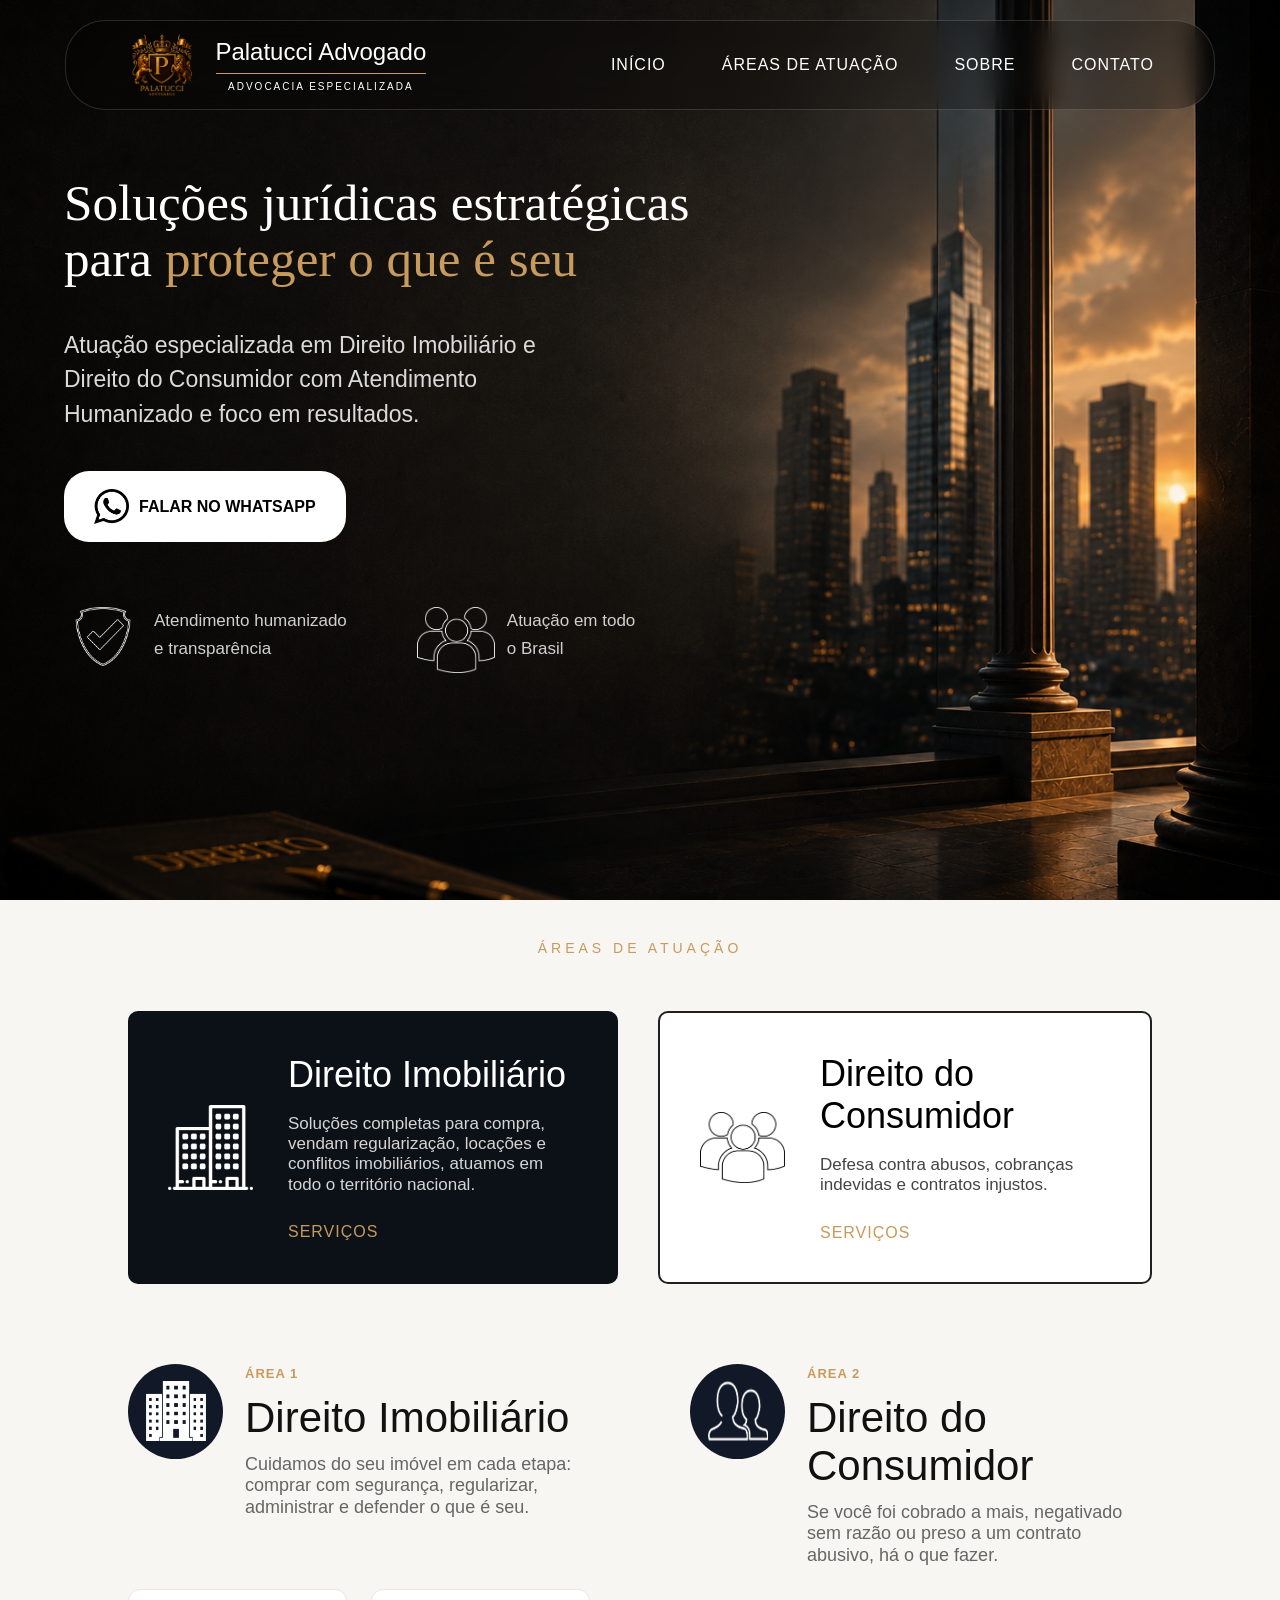
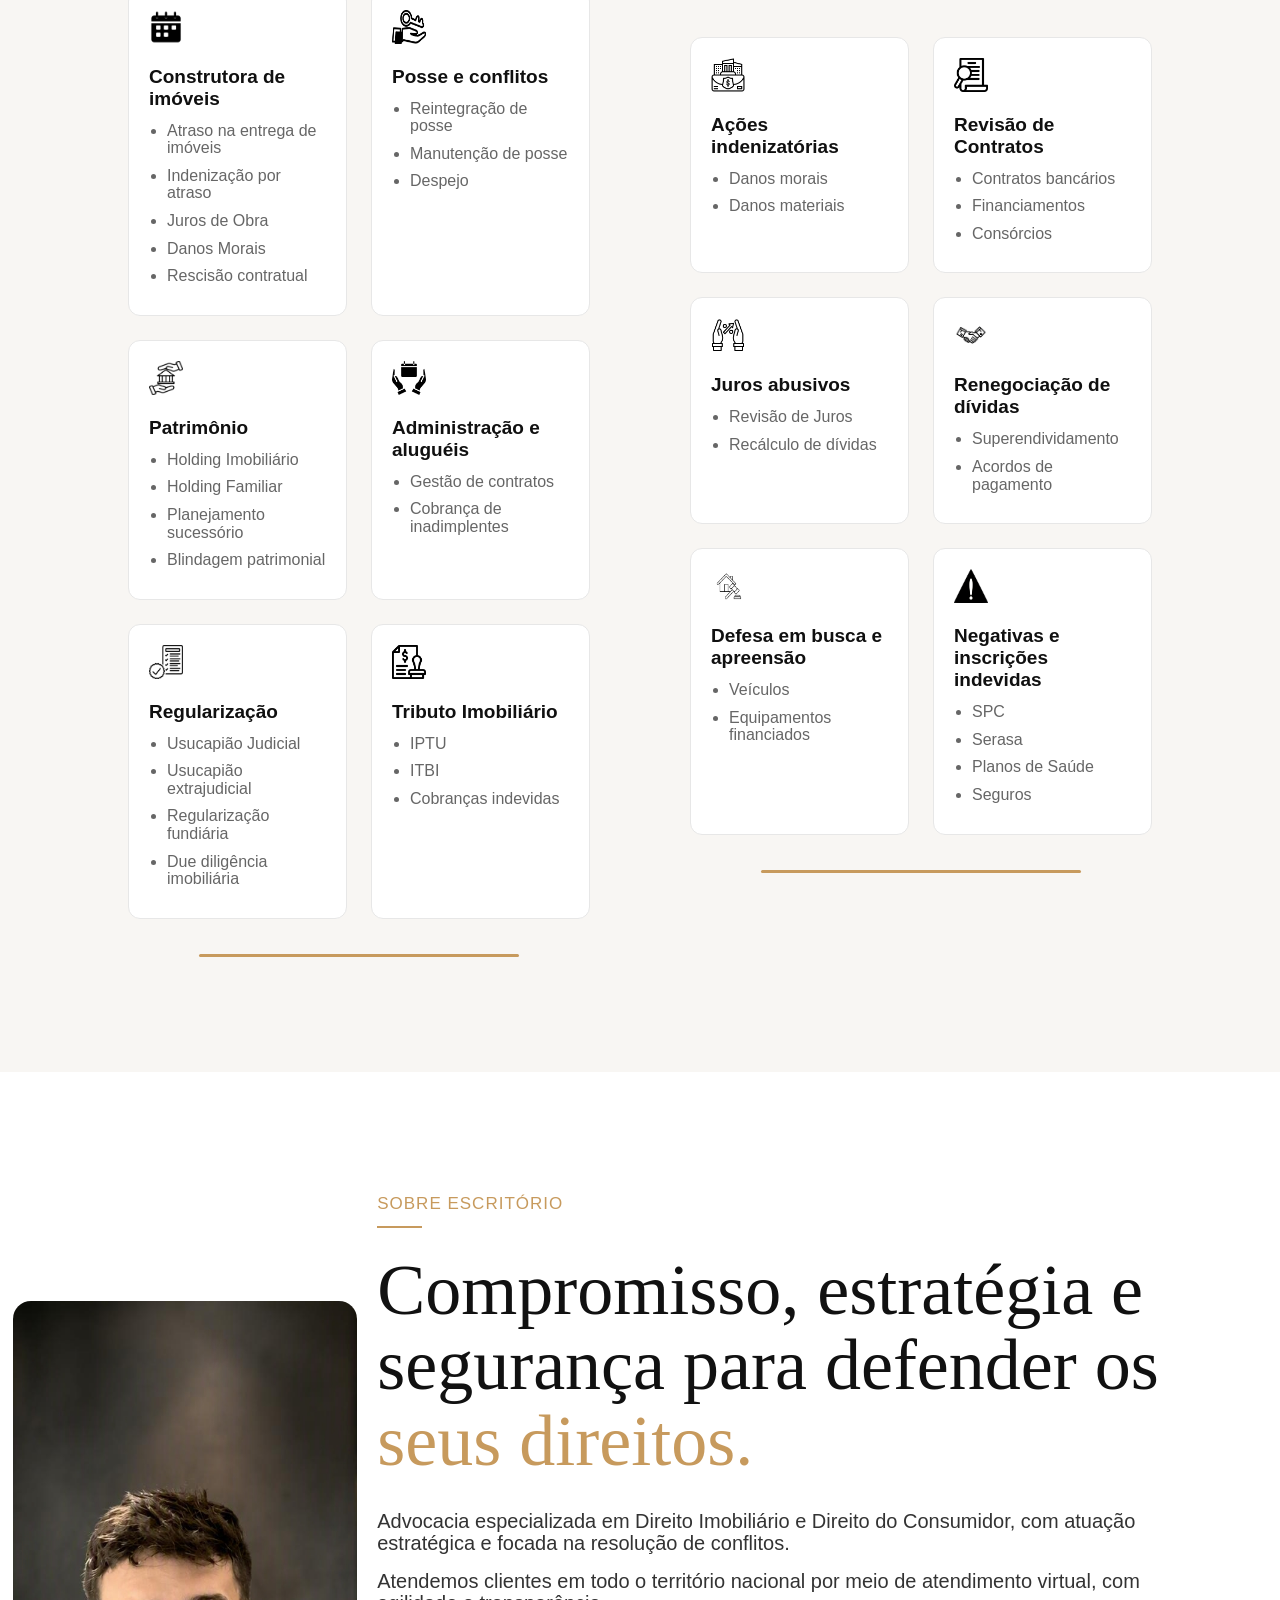
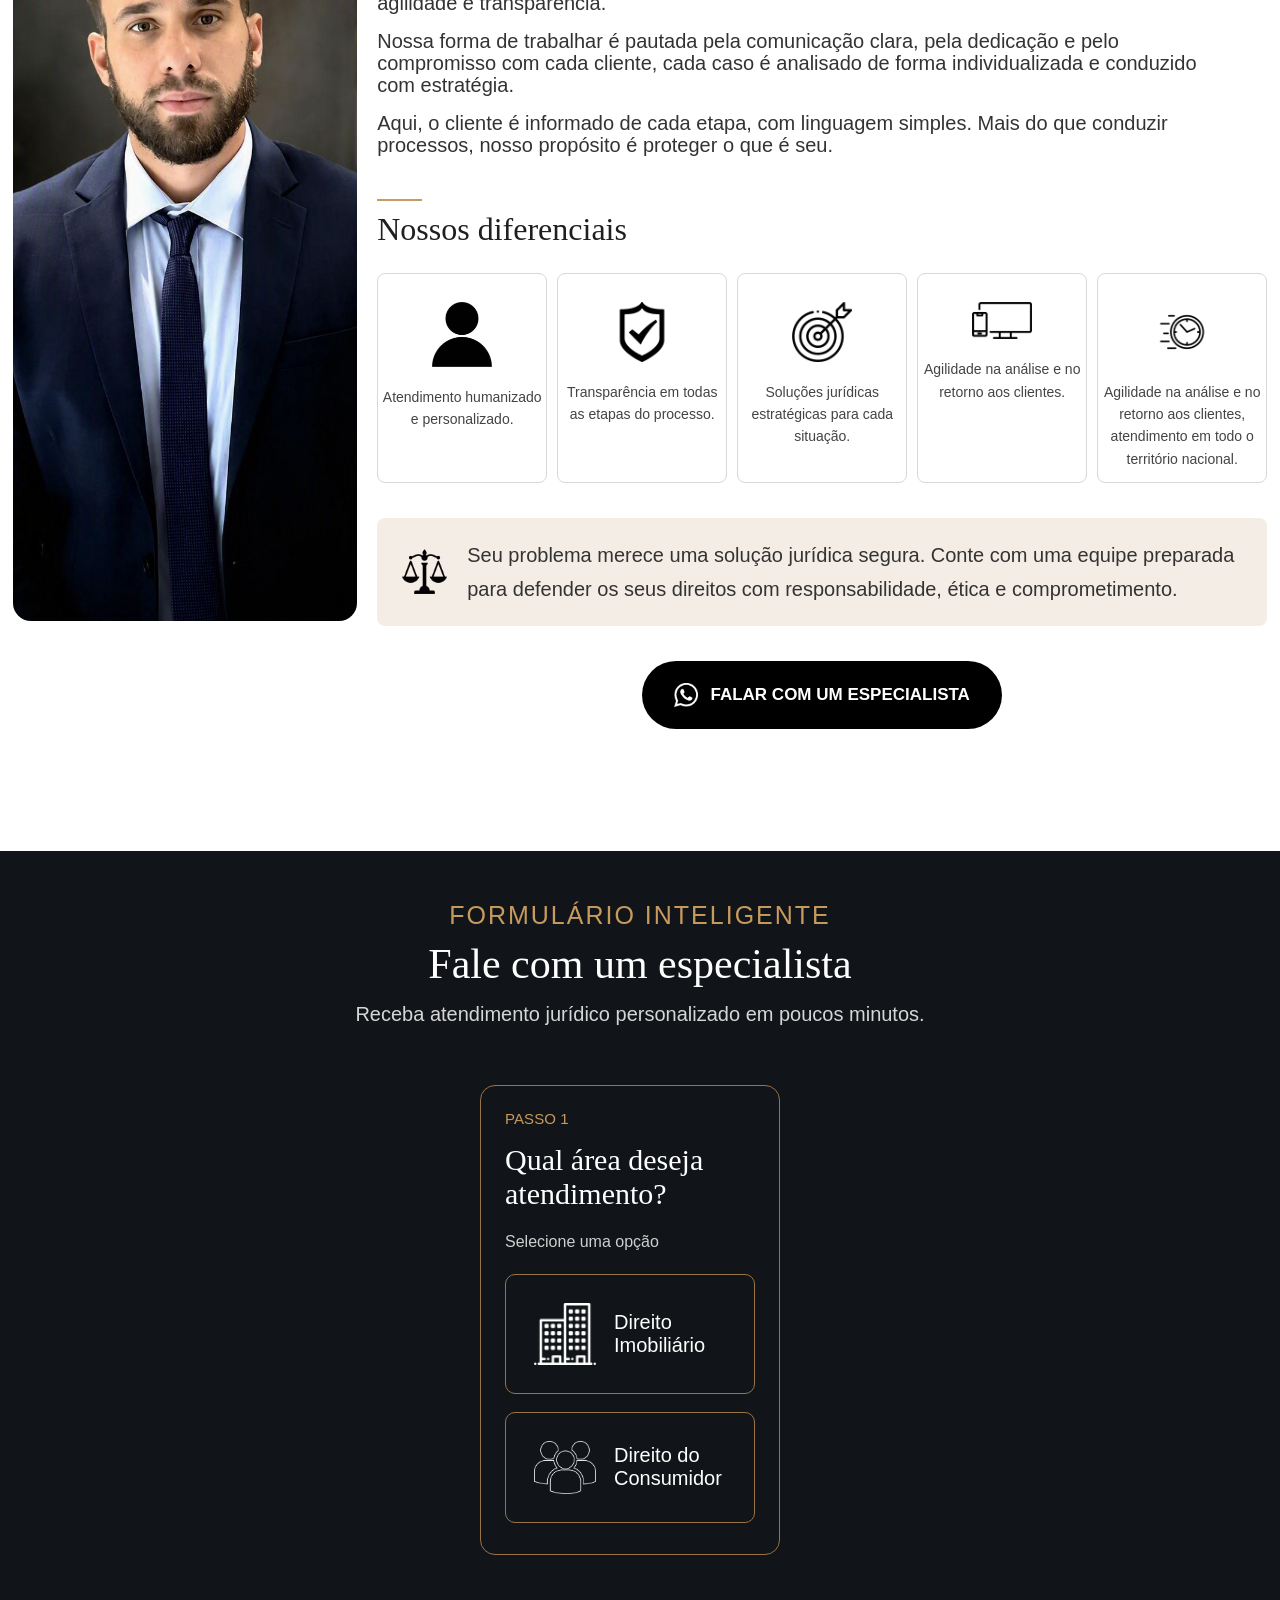
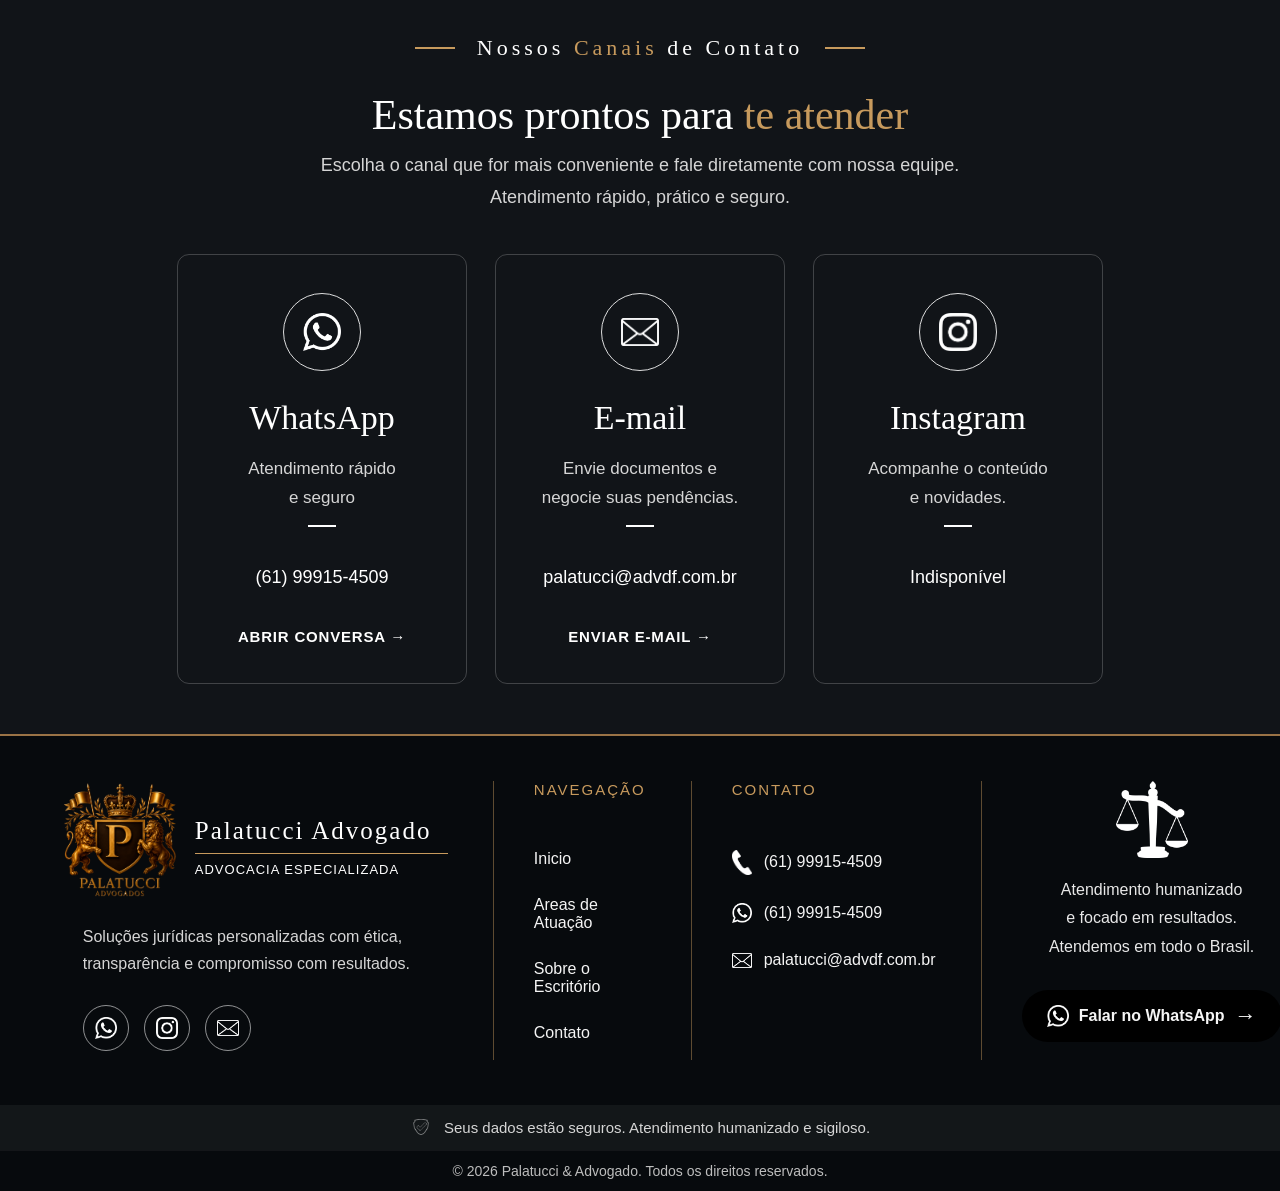
==== commit 4fcf5879: "Correções do site, para telas de notebook, correção do numero celular, correção da imagem do adv." ====
--- a/paginaInicial/main.html
+++ b/paginaInicial/main.html
@@ -3,7 +3,7 @@
 <head>
     <meta charset="UTF-8">
     <meta name="viewport" content="width=device-width, initial-scale=1.0">
-    <title>Douglas Palatucci Advogado</title>
+    <title>Douglas Palatucci Advogado - Atuamos em todo o Brasil</title>
     <link rel="stylesheet" href="/css/cssmain/menu.css">
     <link rel="stylesheet" href="/css/cssmain/areasAtuacao.css">
     <link rel="stylesheet" href="/css/cssmain/sobre.css">
@@ -56,7 +56,7 @@
                     Humanizado e foco em resultados.
                 </p>
                 
-                <a href="https://web.whatsapp.com/send?phone=5561992259321" class="botao"> 
+                <a href="https://web.whatsapp.com/send?phone=5561999154509" class="botao"> 
                     <img src="/imagens/wpp1.png" alt="whatsapp">
                     FALAR NO WHATSAPP 
                 </a>
@@ -92,7 +92,7 @@
                         <p>
                             Soluções completas para compra,
                             vendam regularização, locações
-                            e conflitos imobiliários.
+                            e conflitos imobiliários, atuamos em todo o território nacional.
                         </p>
                         <span class="serv">SERVIÇOS</span>
                     </div>
@@ -319,7 +319,7 @@
 
                     <div class="diferencial">
                         <img src="/imagens/5087296.png" alt="">
-                        <p>Agilidade na análise e no retorno aos clientes</p>
+                        <p>Agilidade na análise e no retorno aos clientes, atendimento em todo o território nacional.</p>
                     </div>
                 </div>
                 
@@ -328,7 +328,7 @@
                     <p>Seu problema merece uma solução jurídica segura. Conte com uma equipe preparada para defender os seus direitos com responsabilidade, ética e comprometimento.</p>
                 </div>
                 
-                <a href="https://web.whatsapp.com/send?phone=5561992259321" class="botao-sobre"> 
+                <a href="https://web.whatsapp.com/send?phone=5561999154509" class="botao-sobre"> 
                     <img src="/imagens/whatsapp-logo-png_seeklogo-168310.png" alt="whatsapp">
                     FALAR COM UM ESPECIALISTA 
                 </a>
@@ -390,11 +390,11 @@
 
                     <input type="text" id="nome" placeholder="Nome Completo">
 
-                    <label for="telefone">Telefone (WhatsApp)</label>
+                    <label for="telefone">Celular (WhatsApp)</label>
 
                     <div class="linha-inputs">
                         <input type="text" id="telefone" placeholder="(61) 99999-9999">
-                        <input type="text" id="celular" placeholder="(61) 3214-5678">
+                        <input type="text" id="celular" placeholder="(61) 3123-4567">
                     </div>
 
                     <label for="descricao">Informe seu problema</label>
@@ -441,7 +441,7 @@
                 </p>
 
                 <div class="cards-contato">
-                    <div class="card-contato">
+                    <!-- <div class="card-contato">
                         <div class="icone">
                             <img src="/imagens/tell branco.png" alt="telefone">
                         </div>
@@ -449,7 +449,7 @@
                         <p>Segunda a Sexta, <br>das 8h às 18h</p>
                         <div class="traco"></div>
                         <span>Indisponível</span>
-                    </div>
+                    </div> -->
 
                     <div class="card-contato">
                         <div class="icone">
@@ -458,8 +458,8 @@
                         <h3>WhatsApp</h3>
                         <p>Atendimento rápido <br>e seguro</p>
                         <div class="traco"></div>
-                        <strong>(61) 99914-4509</strong>
-                        <a href="https://web.whatsapp.com/send?phone=5561992259321">ABRIR CONVERSA →</a>
+                        <strong>(61) 99915-4509</strong>
+                        <a href="https://web.whatsapp.com/send?phone=5561999154509">ABRIR CONVERSA →</a>
                     </div>
 
                     <div class="card-contato">
@@ -469,8 +469,8 @@
                         <h3>E-mail</h3>
                         <p>Envie documentos e <br>negocie suas pendências.</p>
                         <div class="traco"></div>
-                        <strong>palatucci@advfdf.com.br</strong>
-                        <a href="mailto:palatucci@advfdf.com.br">ENVIAR E-MAIL →</a>
+                        <strong>palatucci@advdf.com.br</strong>
+                        <a href="mailto:palatucci@advdf.com.br">ENVIAR E-MAIL →</a>
                     </div>
 
                     <div class="card-contato">
@@ -504,7 +504,7 @@
                 </p>
 
                 <div class="footer-redes">
-                    <a href="https://web.whatsapp.com/send?phone=5561992259321">
+                    <a href="https://web.whatsapp.com/send?phone=5561999154509">
                         <img src="/imagens/whatsapp-logo-png_seeklogo-168310.png" alt="">
                     </a>
 
@@ -512,7 +512,7 @@
                         <img src="/imagens/Camada 1.png" alt="">
                     </a>
 
-                    <a href="mailto:palatucci@advfdf.com.br">
+                    <a href="mailto:palatucci@advdf.com.br">
                         <img src="/imagens/email.png" alt="">
                     </a>
                 </div>
@@ -533,11 +533,11 @@
                 <ul class="lista-contato">
                     <li>
                         <img src="/imagens/tell branco.png" alt="">
-                        (61) 99914-4509
+                        (61) 99915-4509
                     </li>
                     <li>
                         <img src="/imagens/whatsapp-logo-png_seeklogo-168310.png" alt="">
-                        (61) 99914-4509
+                        (61) 99915-4509
                     </li>
                     <li>
                         <img src="/imagens/email.png" alt="">
@@ -548,8 +548,8 @@
 
             <div class="footer-col footer-direita">
                 <img src="/imagens/balanca.png" alt="" class="icone-balanca">
-                <p>Atendimento humanizado<br> e focado em resultados.</p>
-                <a href="https://web.whatsapp.com/send?phone=5561999144509"
+                <p>Atendimento humanizado<br> e focado em resultados. <br> Atendemos em todo o Brasil.</p>
+                <a href="https://web.whatsapp.com/send?phone=5561999154509"
                     class="botao-footer">
                     <img src="/imagens/whatsapp-logo-png_seeklogo-168310.png" alt=""> Falar no WhatsApp
                     <span>→</span>
--- a/css/cssmain/sobre.css
+++ b/css/cssmain/sobre.css
@@ -8,7 +8,7 @@
     width: 100%;
     max-width:1700px;
     margin:120px auto;
-    padding:0 5%;
+    padding:2px 1%;
     display:flex;
     justify-content:space-between;
     align-items:center;
@@ -111,7 +111,7 @@
 .diferenciais{
     display: flex;
     grid-template-columns: repeat(5,1fr);
-    gap: 18px;
+    gap: 10px;
     margin-bottom: 35px;
 
 }
@@ -119,12 +119,12 @@
 .diferencial{
     border: 1px solid #d8d8d8;
     border-radius: 8px;
-    padding: 28px 18px;
+    padding: 28px 2px;
     text-align: center;
     transition: .3s;
     background: #fff;
     width: 170px;
-    height: 180px;
+    height: 210px;
 
 }
 
--- a/css/cssmain/formulario.css
+++ b/css/cssmain/formulario.css
@@ -316,7 +316,7 @@
 }
 
 .card-contato{
-    width: 295px;
+    width: 290px;
     min-height: 380px;
     border: 1px solid rgba(255,255,255,.20);
     border-radius: 12px;
@@ -381,7 +381,7 @@
 
 .card-contato strong,
 .card-contato span{
-    font-size: 21px;
+    font-size: 18px;
     font-weight: 500;
     color: #FFF;
     margin: 40px;
